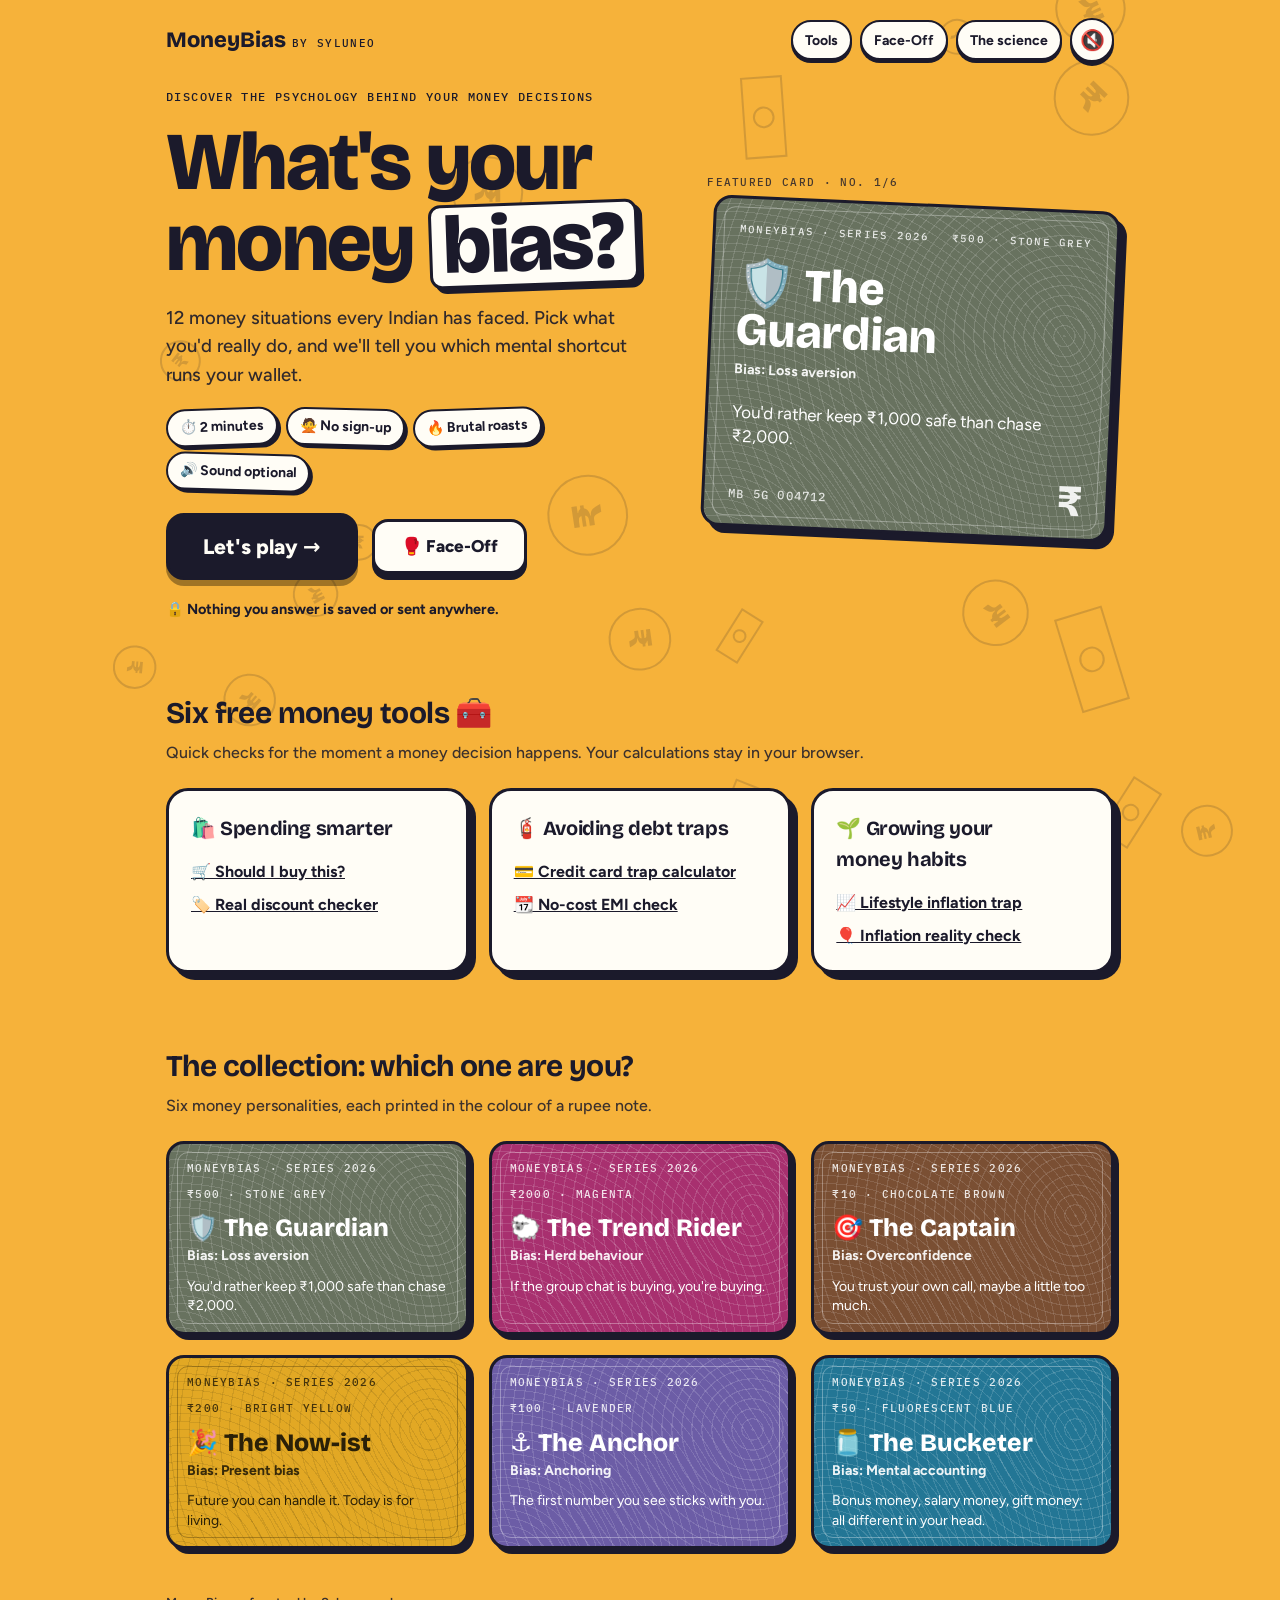
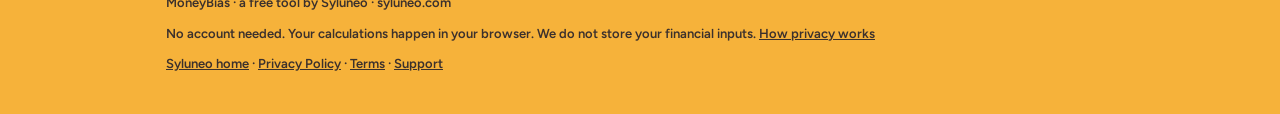
==== moneybias/index.html @ 0098f708 "Replace wellness site with MoneyBias and six free money tools - New home page in the MoneyBias desig" ====
<!doctype html>
<html lang="en">
<head>
<meta charset="utf-8">
<meta name="viewport" content="width=device-width,initial-scale=1,viewport-fit=cover">
<title>MoneyBias by Syluneo</title>
<meta name="description" content="Discover which mental shortcut runs your wallet, then use six free money tools: purchase check, discount checker, credit card trap, no-cost EMI, lifestyle inflation and inflation. No account; calculations stay in your browser.">
<link rel="canonical" href="https://syluneo.com/moneybias/">
<meta name="theme-color" content="#F6B23A">
<meta property="og:type" content="website">
<meta property="og:site_name" content="Syluneo">
<meta property="og:title" content="What's your money bias?">
<meta property="og:description" content="A 2-minute game that reveals the mental shortcut running your wallet. Free, no sign-up, nothing saved.">
<meta property="og:url" content="https://syluneo.com/moneybias/">
<meta property="og:image" content="https://syluneo.com/moneybias/og.png">
<meta property="og:image:width" content="1200">
<meta property="og:image:height" content="630">
<meta property="og:image:alt" content="MoneyBias by Syluneo: what's your money bias?">
<meta name="twitter:card" content="summary_large_image">
<link rel="icon" href="favicon.svg" type="image/svg+xml">
<link rel="stylesheet" href="fonts.css">
<style>:root{padding-top:env(safe-area-inset-top,0px);padding-bottom:env(safe-area-inset-bottom,0px)}body{margin:0;font:14px system-ui}img{max-width:100%}[hidden]{display:none!important}</style>
</head>
<body>
<style>
/* Layout: a full-bleed coloured "stage" (marigold on the intro, then the colour of your leading bias)
   with floating coins behind it. Content sits on chunky paper cards with ink borders and offset
   shadows, like a board game. Deliberately one bright look, no dark variant. */
:root{
  --stage:#F6B23A; --stage-ink:#1B1A2B;
  --paper:#FFFDF6; --ink:#1B1A2B; --muted:#5B5870; --soft:#EFEBE0; --pick:#FFD84D;
  --display:"Bricolage Grotesque","Trebuchet MS",system-ui,sans-serif;
  --body:"Figtree",system-ui,-apple-system,"Segoe UI",Roboto,sans-serif;
  --mono:"IBM Plex Mono",ui-monospace,"SFMono-Regular",Menlo,Consolas,monospace;
  color-scheme:light;
}
*{box-sizing:border-box}
html{background:var(--stage);transition:background-color .7s ease}
body{background:var(--stage);color:var(--stage-ink);font-family:var(--body);font-size:16px;line-height:1.55;transition:background-color .7s ease,color .7s ease;min-height:100vh}
#bg{position:fixed;inset:0;width:100%;height:100%;z-index:0;pointer-events:none}
.wrap{position:relative;z-index:1;max-width:980px;margin:0 auto;padding-left:max(16px,env(safe-area-inset-left,0px));padding-right:max(16px,env(safe-area-inset-right,0px));padding-block:18px 40px}
h1,h2,h3{font-family:var(--display);text-wrap:balance;margin:0;letter-spacing:-.02em}
p{margin:0}
.top{display:flex;align-items:center;gap:12px;padding:0 0 26px}
.brand{font-family:var(--display);font-weight:800;font-size:22px}
.brand span{font-family:var(--mono);font-weight:500;font-size:11px;letter-spacing:.12em;text-transform:uppercase;margin-left:6px}
.tag{font-family:var(--mono);font-size:11.5px;letter-spacing:.12em;text-transform:uppercase}
.fine{font-size:13.5px;color:var(--muted)}

.mute{width:40px;height:40px;flex:none;border-radius:50%;border:2.5px solid var(--ink);background:var(--paper);color:var(--ink);font-size:20px;box-shadow:0 4px 0 var(--ink);cursor:pointer;display:grid;place-items:center}
.mute:active{transform:translateY(3px);box-shadow:0 1px 0 var(--ink)}

/* chunky cards and buttons */
.card{background:var(--paper);color:var(--ink);border:3px solid var(--ink);border-radius:22px;box-shadow:7px 7px 0 var(--ink);padding:22px}
.btn{font:800 17px/1 var(--body);border-radius:16px;padding:16px 26px;border:3px solid var(--ink);background:var(--paper);color:var(--ink);cursor:pointer;box-shadow:0 6px 0 var(--ink);transition:transform .08s ease,box-shadow .08s ease}
.btn:hover{transform:translateY(-2px);box-shadow:0 8px 0 var(--ink)}
.btn:active{transform:translateY(5px);box-shadow:0 1px 0 var(--ink)}
.btn.primary{background:var(--ink);color:var(--paper);box-shadow:0 6px 0 rgba(0,0,0,.35)}
.btn.primary:hover{box-shadow:0 8px 0 rgba(0,0,0,.35)}
.btn.primary:active{box-shadow:0 1px 0 rgba(0,0,0,.35)}
.btn.big{font-size:21px;padding:20px 34px;border-radius:18px}
.btn:focus-visible,.opt:focus-visible,.link:focus-visible,.mute:focus-visible{outline:3px solid var(--paper);outline-offset:3px;box-shadow:0 0 0 6px var(--ink)}
.link{background:none;border:0;padding:6px 0;font:700 15px var(--body);color:inherit;cursor:pointer;opacity:.85}
.link:hover{opacity:1}

/* banknote */
.note{--c:#68725F;--n-ink:#fff;--pat:rgba(255,255,255,.13);position:relative;overflow:hidden;border-radius:18px;background-color:var(--c);color:var(--n-ink);padding:22px 24px 20px;display:flex;flex-direction:column;gap:6px;border:3px solid var(--ink);box-shadow:7px 7px 0 var(--ink);
  background-image:repeating-radial-gradient(circle at 88% 38%,var(--pat) 0 1.2px,transparent 1.2px 10px),repeating-radial-gradient(circle at 4% 115%,var(--pat) 0 1px,transparent 1px 8px)}
.note::before{content:"";position:absolute;inset:8px;border:1px solid var(--n-ink);opacity:.32;border-radius:11px;pointer-events:none}
.note>*{position:relative}
.note-top{display:flex;justify-content:space-between;gap:10px;flex-wrap:wrap;font-family:var(--mono);font-size:10.5px;letter-spacing:.12em;text-transform:uppercase;opacity:.85}
.note-name{font-family:var(--display);font-weight:800;font-size:clamp(34px,6vw,46px);line-height:1;margin-top:18px}
.note-bias{font-weight:700;font-size:14px;opacity:.92}
.note-line{font-size:17px;line-height:1.4;margin-top:14px;max-width:30ch}
.note-foot{display:flex;justify-content:space-between;align-items:flex-end;gap:10px;margin-top:14px}
.serial{font-family:var(--mono);font-size:12px;letter-spacing:.1em;opacity:.8;font-variant-numeric:tabular-nums}
.sym{font-family:var(--display);font-weight:800;font-size:44px;line-height:.8;opacity:.9}
.stamp{font:500 10.5px var(--mono);letter-spacing:.14em;text-transform:uppercase;border:2px solid var(--n-ink);border-radius:6px;padding:4px 8px;transform:rotate(-8deg)}
.note.mini{padding:16px 18px;gap:4px;box-shadow:5px 5px 0 var(--ink);transition:transform .15s ease}
.note.mini:hover{transform:rotate(-1.5deg) translateY(-3px)}
.note.mini .note-name{font-size:25px;margin-top:10px}
.note.mini .note-line{font-size:14px;margin-top:6px}
.note.tilt{transform:rotate(2.5deg)}
.note.reveal-in{animation:drop .7s cubic-bezier(.2,1.4,.4,1) both}
.note.reveal-in .stamp{animation:stampIn .45s .55s cubic-bezier(.3,1.6,.5,1) both}
.note.swap{animation:swap .5s cubic-bezier(.3,1.4,.5,1)}
@keyframes drop{from{transform:translateY(-40px) rotate(-5deg) scale(1.08)}}
@keyframes stampIn{from{transform:rotate(-24deg) scale(2.6)}}
@keyframes swap{from{transform:rotate(2.5deg) rotateY(80deg) scale(.95)}}

/* intro */
.hero{display:grid;grid-template-columns:1.1fr .9fr;gap:44px;align-items:center}
.hero-text{display:flex;flex-direction:column;gap:18px;align-items:flex-start;min-width:0}
.stickers{display:flex;flex-wrap:wrap;gap:8px}
.sticker{background:var(--paper);color:var(--ink);border:2.5px solid var(--ink);border-radius:999px;padding:6px 12px;font-weight:700;font-size:14px;box-shadow:3px 3px 0 var(--ink)}
.sticker:nth-child(odd){transform:rotate(-2deg)}
.sticker:nth-child(even){transform:rotate(1.5deg)}
h1{font-weight:800;font-size:clamp(46px,8vw,82px);line-height:.95}
h1 em{font-style:normal;background:var(--paper);color:var(--ink);padding:0 .14em;border-radius:12px;border:3px solid var(--ink);display:inline-block;transform:rotate(-2deg);box-shadow:5px 5px 0 var(--ink)}
.lede{font-size:18.5px;font-weight:500;max-width:48ch;opacity:.9}
.sect{font-size:30px;margin-top:70px}
.sect-sub{margin-top:4px;font-weight:500;opacity:.85}
.types{display:grid;grid-template-columns:repeat(auto-fill,minmax(270px,1fr));gap:20px;margin-top:22px}
.friend{margin-bottom:26px;font-size:16px}

/* quiz */
.quiz{max-width:660px;margin:0 auto}
.qhead{display:flex;justify-content:space-between;align-items:center;gap:12px;font-weight:700}
.count{font-family:var(--mono);font-size:14px;font-variant-numeric:tabular-nums}
.pips{display:grid;grid-template-columns:repeat(12,1fr);gap:5px;margin:12px 0 22px}
.pip{height:10px;border-radius:99px;background:var(--stage-ink);opacity:.22;transition:opacity .3s ease}
.pip.done{opacity:1}
.meter-card{padding:14px 18px;margin-bottom:22px;box-shadow:5px 5px 0 var(--ink)}
.meter-head{display:flex;justify-content:space-between;gap:10px;flex-wrap:wrap;font-size:13.5px}
.meter-head .tag{color:var(--muted);font-size:10.5px}
#leader{font-weight:800}
.lead-dot{display:inline-block;width:10px;height:10px;border-radius:50%;border:2px solid var(--ink);margin-right:6px;vertical-align:0}
.meter{display:grid;grid-template-columns:repeat(6,minmax(0,1fr));gap:8px;margin:10px 0 0;padding:0;list-style:none}
.mcol{display:flex;flex-direction:column;align-items:center;gap:4px;min-width:0;border-radius:10px;padding:4px 0;transition:background .3s ease}
.mcol.lead{background:#FFF1BF}
.mtrack{position:relative;width:100%;max-width:40px;height:52px;display:flex;align-items:flex-end;background:var(--soft);border:2px solid var(--ink);border-radius:9px;overflow:hidden}
.mfill{width:100%;height:0;transition:height .45s cubic-bezier(.3,1.4,.5,1)}
.memo{font-size:17px;line-height:1}
.mpts{font:700 13px var(--mono);font-variant-numeric:tabular-nums;line-height:1}
.mcol.bump .mpts{animation:bump .45s ease}
.mcol.bump .memo{animation:bump .45s ease}
@keyframes bump{40%{transform:scale(1.7) rotate(-12deg)}}
.qcard{padding:24px 22px 26px}
.qcard.enter{animation:slideIn .4s cubic-bezier(.2,1.2,.4,1)}
@keyframes slideIn{from{transform:translateX(40px) rotate(2deg)}}
.qemo{font-size:44px;line-height:1;margin-bottom:10px;display:inline-block}
.qcard.enter .qemo{animation:boing .7s .1s cubic-bezier(.3,1.8,.5,1) both}
@keyframes boing{from{transform:scale(.3) rotate(-20deg)}}
.q{font-size:clamp(25px,4.6vw,33px);line-height:1.15;font-weight:800}
.opts{display:flex;flex-direction:column;gap:12px;margin-top:24px}
.opt{display:flex;gap:14px;align-items:center;text-align:left;width:100%;padding:15px 16px;border-radius:16px;border:2.5px solid var(--ink);background:var(--paper);color:var(--ink);font:600 16.5px/1.35 var(--body);cursor:pointer;box-shadow:0 5px 0 var(--ink);transition:transform .08s ease,box-shadow .08s ease,background .15s ease}
.opt:hover{transform:translateY(-2px) rotate(-.4deg);box-shadow:0 7px 0 var(--ink);background:#FFF6D6}
.opt:active{transform:translateY(4px);box-shadow:0 1px 0 var(--ink)}
.opt .key{flex:none;width:32px;height:32px;border-radius:10px;display:grid;place-items:center;font:800 15px var(--display);background:var(--soft);border:2px solid var(--ink)}
.opt.sel{background:var(--pick);transform:translateY(4px);box-shadow:0 1px 0 var(--ink)}
.opt.sel .key{background:var(--ink);color:var(--pick)}
.opts.locked .opt{pointer-events:none}
.opts.locked .opt:not(.sel){opacity:.45}
/* the reaction floats over the bottom edge, so it never reserves space inside the card */
.react{position:fixed;z-index:25;left:50%;bottom:calc(16px + env(safe-area-inset-bottom,0px));transform:translateX(-50%);width:min(560px,calc(100% - 32px));display:none;align-items:center;gap:12px;padding:12px 16px;border-radius:16px;background:var(--ink);color:var(--paper);border:2.5px solid var(--paper);box-shadow:0 10px 24px -10px rgba(0,0,0,.6);font-weight:700;font-size:16px;line-height:1.3}
.react.on{display:flex;animation:popIn .35s cubic-bezier(.3,1.8,.5,1)}
@keyframes popIn{from{transform:translateX(-50%) scale(.8)}}
.react .re{font-size:28px;line-height:1;flex:none}
.re-body{display:flex;flex-direction:column;gap:6px;min-width:0}
.deltas{display:flex;flex-wrap:wrap;gap:6px}
.delta{font:500 11.5px var(--mono);padding:2px 8px;border-radius:999px;background:var(--paper);color:var(--ink)}
.quiz{padding-bottom:110px}

/* reveal */
.reveal{min-height:68vh;display:flex;flex-direction:column;align-items:center;justify-content:center;gap:28px;text-align:center;perspective:600px}
.coin{width:136px;height:136px;border-radius:50%;background:radial-gradient(circle at 35% 30%,#FBE08F,#C8932A 72%);color:#5A3E07;display:grid;place-items:center;font:800 68px var(--display);border:4px solid #5A3E07;box-shadow:inset 0 0 0 7px rgba(255,255,255,.32),0 24px 40px -16px rgba(0,0,0,.6);animation:flip .9s linear infinite}
@keyframes flip{to{transform:rotateY(360deg)}}
.rv-line{font:800 clamp(24px,5vw,32px) var(--display);min-height:1.3em}
.rv-sub{font-family:var(--mono);font-size:12px;letter-spacing:.14em;text-transform:uppercase;opacity:.7}

/* result */
.res-head{display:flex;justify-content:space-between;align-items:center;gap:10px;flex-wrap:wrap;margin-bottom:14px}
.res-grid{display:grid;grid-template-columns:1.35fr 1fr;gap:30px;align-items:start}
.res-main,.res-side{display:flex;flex-direction:column;gap:24px;min-width:0}
.card h3{font-size:21px;margin-bottom:8px}
.card p{max-width:62ch}
.roast{background:var(--pick)}
.roast .tag{color:var(--ink);opacity:.7}
.roast p{font:800 clamp(22px,3.6vw,27px)/1.22 var(--display);margin-top:8px}
.speed{display:inline-flex;align-items:center;gap:8px;margin-top:14px;background:var(--paper);border:2px solid var(--ink);border-radius:999px;padding:6px 12px;font-weight:700;font-size:14px}
ol.tips{margin:0;padding-left:22px;display:flex;flex-direction:column;gap:8px}
.bars{display:flex;flex-direction:column;gap:12px}
.second{display:flex;gap:14px;align-items:center;padding:16px 20px}
.second .swatch{flex:none;width:46px;height:46px;border-radius:12px;border:2.5px solid var(--ink);display:grid;place-items:center;font-size:22px}
.second .tag{color:var(--muted);font-size:10.5px}
.second strong{font-family:var(--display);font-size:19px;display:block}
.why{margin-top:12px}
.sb-grid{display:grid;grid-template-columns:1fr 1fr;gap:24px}
ul.plain{margin:0;padding-left:20px;display:flex;flex-direction:column;gap:8px}
.brain{display:flex;flex-direction:column;gap:6px}
.brain .tag{color:var(--muted);font-size:10.5px}
.brain-title{font-size:clamp(26px,4vw,32px)!important;margin:0!important}
.brain-rows{display:flex;flex-direction:column;gap:16px;margin-top:14px}
.brow2{display:grid;grid-template-columns:1fr auto;gap:6px 12px;align-items:center}
.brow2 .bn{font-weight:800;font-size:15.5px;display:flex;align-items:center;gap:8px;flex-wrap:wrap}
.lvl{font:500 11px var(--mono);letter-spacing:.08em;text-transform:uppercase;padding:3px 8px;border-radius:999px;border:2px solid var(--ink);white-space:nowrap}
.lvl.l3{background:var(--ink);color:var(--paper)}
.lvl.l2{background:var(--pick)}
.badge{font:700 11px var(--body);text-transform:uppercase;letter-spacing:.06em;padding:2px 8px;border-radius:6px;background:var(--soft);border:1.5px solid var(--ink)}
.brow2 .track{grid-column:1 / -1;height:16px;background:var(--soft);border:2px solid var(--ink);border-radius:99px;overflow:hidden}
.brow2 .fill{display:block;height:100%;transform-origin:left;animation:grow .9s cubic-bezier(.2,1,.3,1) both}
@keyframes grow{from{transform:scaleX(.05)}}
.brow2 .bx{grid-column:1 / -1;font-size:14px;color:var(--muted)}
.brow2.hl{background:#FFF6D6;margin:0 -10px;padding:10px;border-radius:12px}
details.how{margin-top:14px;border-top:2px dashed var(--soft);padding-top:12px}
details.how summary{cursor:pointer;font-weight:700}
details.how p{margin-top:8px;font-size:14px;color:var(--muted)}
.brow{display:grid;grid-template-columns:128px 1fr 46px;gap:12px;align-items:center;font-size:14.5px}
.brow .bn{font-weight:700}
.brow .track{height:16px;background:var(--soft);border:2px solid var(--ink);border-radius:99px;overflow:hidden}
.brow .fill{height:100%}
.brow .pct{font-family:var(--mono);font-size:13px;text-align:right;font-variant-numeric:tabular-nums}
.pair{display:flex;flex-direction:column;gap:4px}
.pair + .pair{border-top:2px dashed var(--soft);padding-top:12px;margin-top:12px}
.pair .tag{color:var(--muted);font-size:10.5px}
.pair strong{font-family:var(--display);font-size:19px;display:block;margin-bottom:2px}
.dot{display:inline-block;width:12px;height:12px;border-radius:50%;border:2px solid var(--ink);margin-right:8px;vertical-align:0}
.card-img{display:block;width:100%;max-width:290px;aspect-ratio:9/16;border-radius:14px;border:3px solid var(--ink);margin:4px auto 10px;background:var(--soft);object-fit:cover}
.btns{display:flex;flex-direction:column;gap:14px;margin-top:14px}
.btns .btn{width:100%}
.share-field{width:100%;font:13px var(--mono);padding:10px 12px;border-radius:10px;border:2px solid var(--ink);background:var(--paper);color:var(--ink)}
.disclaimer{margin-top:36px;font-size:13.5px;font-weight:500;opacity:.85}
footer{margin-top:44px;font-size:13px;font-weight:600;display:flex;justify-content:space-between;gap:10px;flex-wrap:wrap;opacity:.85}

/* result sequence */
.res-flow{max-width:780px;margin:0 auto;display:flex;flex-direction:column;gap:30px}
.step-tag{display:inline-flex;align-items:center;gap:10px;font-family:var(--mono);font-size:12px;letter-spacing:.12em;text-transform:uppercase;font-weight:500;margin-bottom:12px}
.step-tag b{display:grid;place-items:center;width:28px;height:28px;border-radius:50%;background:var(--paper);color:var(--ink);border:2.5px solid var(--ink);font:800 14px var(--display);letter-spacing:0}
.res-hero{display:grid;grid-template-columns:1.1fr .9fr;gap:24px;align-items:start}
.res-hero-side{padding-top:40px}
.res-hero-card,.res-hero-side{display:flex;flex-direction:column;min-width:0}
.res-hero-side{gap:20px}
.res-summary{font-weight:600}
.res-summary strong{font-family:var(--display);font-weight:800}
.jump-links{display:flex;flex-wrap:wrap;gap:8px;margin-top:12px}
.jump-links a{color:var(--ink);text-decoration:none;font:700 14px var(--body);padding:7px 12px;border-radius:999px;border:2px solid var(--ink);background:var(--soft)}
.jump-links a:hover{background:var(--pick)}
.res-step{display:flex;flex-direction:column;min-width:0;scroll-margin-top:16px}
.res-step h4{font:800 17px var(--display);margin:0 0 8px}
.res-step .sb-grid{margin-top:18px;padding-top:16px;border-top:2px dashed var(--soft)}
ol.insights{gap:14px;font-size:16.5px}
ol.insights li::marker{font-weight:800}
.share-step{display:grid;grid-template-columns:minmax(0,260px) minmax(0,1fr);gap:24px;align-items:start}
.share-step .card-img{margin:0}
.share-side{display:flex;flex-direction:column;gap:10px;min-width:0}
.res-more{display:grid;grid-template-columns:1fr 1fr;gap:24px}
.res-actions{display:flex;flex-wrap:wrap;gap:14px}
.res-actions .btn{flex:1 1 240px}
.res-flow .disclaimer{margin-top:0}
.res-flow > *{animation:rise .5s ease both}
.res-flow > :nth-child(2){animation-delay:.08s}.res-flow > :nth-child(3){animation-delay:.16s}.res-flow > :nth-child(4){animation-delay:.24s}
@media (max-width:760px){
  .res-hero,.res-more{grid-template-columns:1fr;gap:20px}
  .res-hero-side{padding-top:0}
  .share-step{grid-template-columns:1fr}
  .share-step .card-img{max-width:240px;margin:0 auto}
}
/* toolkit */
.tool-grid{display:grid;grid-template-columns:repeat(2,minmax(0,1fr));gap:24px;margin-top:8px}
.tool-card{display:flex;flex-direction:column;gap:10px;color:var(--ink);text-decoration:none;transition:transform .12s ease,box-shadow .12s ease}
.tool-card:hover{transform:translate(-2px,-2px);box-shadow:9px 9px 0 var(--ink)}
.tool-card:focus-visible{outline:3px solid var(--paper);outline-offset:3px}
.tool-card h3{font-size:24px}
.tool-card p{color:var(--muted)}
.tool-emo{font-size:40px;line-height:1}
.tool-go{margin-top:auto;font-weight:800}
.landing-tools{margin-top:22px}
.tool-page{max-width:820px;margin:0 auto;display:flex;flex-direction:column}
.back-tools{align-self:flex-start;margin-bottom:10px;text-decoration:none;color:inherit}
.tool-form{display:flex;flex-direction:column;gap:16px;margin-bottom:24px}
.field-row{display:grid;grid-template-columns:repeat(2,minmax(0,1fr));gap:16px;align-items:end}
.field-row.three{grid-template-columns:repeat(3,minmax(0,1fr))}
.field-row.four{grid-template-columns:repeat(4,minmax(0,1fr))}
.field{display:flex;flex-direction:column;gap:6px;min-width:0;font-weight:700;font-size:14.5px}
.field em{font-style:normal;font-weight:500;color:var(--muted)}
.field > span{display:block}
.field input,.field select,.rate-pick select{font:600 17px var(--body);color:var(--ink);background:var(--paper);border:2.5px solid var(--ink);border-radius:12px;padding:11px 12px;width:100%;min-width:0}
.field input:focus-visible,.field select:focus-visible,.rate-pick select:focus-visible{outline:3px solid var(--pick);outline-offset:1px}
.check{display:flex;gap:10px;align-items:center;font-weight:600}
.check input{width:20px;height:20px;accent-color:var(--ink)}
.qs{border:0;padding:0;margin:4px 0 0;display:flex;flex-direction:column;gap:12px}
.qs legend{font:800 19px var(--display);margin-bottom:10px;padding:0}
.qrow{display:grid;grid-template-columns:minmax(0,1fr) auto;gap:10px 16px;align-items:center;padding:12px 0;border-top:2px dashed var(--soft)}
.qrow p{display:flex;gap:10px;align-items:baseline;font-weight:600}
.qn{flex:none;font:800 13px var(--display);width:24px;height:24px;border-radius:50%;background:var(--ink);color:var(--paper);display:inline-grid;place-items:center}
.seg{display:inline-flex;border:2.5px solid var(--ink);border-radius:12px;overflow:hidden;box-shadow:0 3px 0 var(--ink)}
.seg label{position:relative}
.seg input{position:absolute;opacity:0;inset:0;margin:0;cursor:pointer}
.seg span{display:block;padding:9px 13px;font:700 14px var(--body);background:var(--paper);cursor:pointer;white-space:nowrap}
.seg label + label span{border-left:2px solid var(--ink)}
.seg input:checked + span{background:var(--pick)}
.seg input:focus-visible + span{outline:3px solid var(--ink);outline-offset:-5px}
.buy-out,.cc-out{display:flex;flex-direction:column;gap:20px}
.verdict-card{border-width:3px}
.verdict-card.v-go{background:#DDF3D8}
.verdict-card.v-sleep{background:#E5E1FA}
.verdict-card.v-stop{background:var(--pick)}
.v-head{font:800 clamp(26px,5vw,34px)/1.1 var(--display);margin:6px 0}
.stat-grid{display:grid;grid-template-columns:repeat(3,minmax(0,1fr));gap:20px}
.stat{display:flex;flex-direction:column;gap:6px;min-width:0}
.stat .tag{color:var(--muted);font-size:10.5px}
.stat strong{font:800 clamp(24px,4vw,30px)/1.1 var(--display);font-variant-numeric:tabular-nums}
.rate-pick{display:flex;flex-direction:column;gap:4px;font-size:13px;font-weight:700;margin-top:4px}
.rate-pick select{font-size:14px;padding:6px 8px;border-width:2px}
.flag-list{list-style:none;margin:10px 0 0;padding:0;display:flex;flex-direction:column;gap:14px}
.flag-list li{display:flex;flex-direction:column;gap:3px;padding-left:14px;border-left:4px solid var(--pick)}
.flag-list strong{font-family:var(--display);font-size:17px;display:flex;gap:8px;flex-wrap:wrap;align-items:center}
.flag-list .tip{font-weight:600}
.badge.soft{background:var(--paper)}
.tool-actions{display:flex;flex-wrap:wrap;gap:14px;margin-top:4px}
.tool-actions .btn{flex:1 1 200px;text-align:center;text-decoration:none}
.tool-disc{margin-top:28px}
.cc-compare{display:grid;grid-template-columns:repeat(2,minmax(0,1fr));gap:20px}
.cc-plan{display:flex;flex-direction:column;gap:6px}
.cc-plan strong{font:800 clamp(24px,4.4vw,32px)/1.1 var(--display)}
.cc-plan.bad{border-top:10px solid #A8306F}
.cc-plan.good{border-top:10px solid #237695}
.cc-plan .tag{color:var(--muted);font-size:10.5px}
.chart-wrap{overflow-x:auto;margin-top:8px}
#ccChart{display:block;width:100%;height:240px}
#ccChart .grid{stroke:#D9D3C4;stroke-width:1}
#ccChart .ax{fill:#5B5870;font:500 11px var(--mono)}
#ccChart .ln{fill:none;stroke-width:3.5;stroke-linejoin:round;stroke-linecap:round}
#ccChart .ln.bad,.lg.bad{stroke:#A8306F;background:#A8306F}
#ccChart .ln.good,.lg.good{stroke:#237695;background:#237695}
#ccChart .pt.bad{fill:#A8306F}#ccChart .pt.good{fill:#237695}
.legend{display:flex;flex-wrap:wrap;gap:16px;margin-top:8px;font-size:14px;font-weight:600}
.lg{display:inline-block;width:18px;height:5px;border-radius:3px;margin-right:6px;vertical-align:middle}
.sub-title{font-size:clamp(24px,4vw,30px);margin:40px 0 14px}
.emi-out{display:flex;flex-direction:column;gap:6px}
.emi-break{margin:8px 0;display:flex;flex-direction:column;gap:6px}
.emi-break div{display:flex;justify-content:space-between;gap:12px;border-top:1px dashed #D9D3C4;padding-top:6px}
.emi-break dt{color:var(--muted)}
.emi-break dd{margin:0;font-weight:800;font-variant-numeric:tabular-nums;text-align:right;max-width:55%}
.how-calc{margin-top:24px}
.how-calc summary{cursor:pointer;font-weight:800}
.how-calc p{margin-top:10px;font-size:14.5px}
#resTool h3{margin:6px 0}
#ccSave p:not(.v-head){font:500 16.5px/1.55 var(--body)}
#ccSave .v-head{font:800 clamp(26px,5vw,34px)/1.1 var(--display)}
@media (max-width:760px){
  .tool-grid,.stat-grid,.cc-compare,.field-row,.field-row.three{grid-template-columns:1fr}
  .field-row.four{grid-template-columns:repeat(2,minmax(0,1fr))}
  .qrow{grid-template-columns:1fr}
  .seg{justify-self:start}
}

/* toolkit v2 additions */
.privacy-line{font-weight:700;font-size:14.5px;background:var(--paper);color:var(--ink);border:2.5px solid var(--ink);border-radius:14px;padding:10px 14px;margin:0 0 26px;box-shadow:4px 4px 0 var(--ink);max-width:62ch}
.cat{display:flex;flex-direction:column;gap:30px}
.cat-title{font-size:22px;margin-bottom:12px}
.learn{font-size:14px;color:var(--muted)}
.learn b{color:var(--ink)}
.fit{font-size:14.5px;font-weight:600;color:var(--ink)!important}
#resTool .tool-grid{margin:14px 0 10px}
#resTool h3{margin:4px 0 0}
.lens{display:flex;gap:14px;align-items:flex-start;padding:16px 18px;margin-bottom:22px;box-shadow:5px 5px 0 var(--ink)}
.lens .tag{color:var(--muted);font-size:10.5px}
.lens p{margin-top:4px;font-weight:600}
.lens-badge{flex:none;width:44px;height:44px;border-radius:12px;border:2.5px solid var(--ink);display:grid;place-items:center;font-size:22px;background:var(--soft)}
.err{color:#B3261E;font-weight:700;font-size:13px;min-height:0}
.err:empty{display:none}
.field input[aria-invalid="true"]{border-color:#B3261E;background:#FFF1EF}
.rule-box{display:flex;flex-direction:column;gap:12px;padding-top:14px;border-top:2px dashed var(--soft)}
.field-label{font-weight:700;font-size:14.5px}
.seg-wide{display:flex;flex-wrap:wrap;align-self:flex-start;max-width:100%}
.seg-wide label{flex:1 1 auto}
.seg-wide label + label span{border-left:2px solid var(--ink)}
.rule-inputs{margin-top:2px}
.check-inline{align-self:end;padding-bottom:12px}
.tool-out{display:flex;flex-direction:column;gap:20px}
.verdict-card.v-wait{background:var(--paper)}
.table-wrap{overflow-x:auto;margin-top:10px}
.table-wrap:focus-visible{outline:3px solid var(--ink);outline-offset:3px;border-radius:6px}
.table-wrap table{border-collapse:collapse;width:100%;min-width:560px;font-size:13.5px;font-variant-numeric:tabular-nums;margin-bottom:16px}
.table-wrap caption{text-align:left;font-weight:800;padding:6px 0}
.table-wrap th,.table-wrap td{padding:6px 8px;border-bottom:1px solid #E3DDCD;text-align:right;white-space:nowrap}
.table-wrap thead th{font:500 11px var(--mono);text-transform:uppercase;letter-spacing:.06em;color:var(--muted);border-bottom:2px solid var(--ink)}
.table-wrap tbody th{text-align:left;font-weight:700}
.sched{margin-top:12px}
.sched summary{cursor:pointer;font-weight:800}
.chart-wrap svg{display:block;width:100%;height:240px}
.chart-wrap svg .grid{stroke:#D9D3C4;stroke-width:1}
.chart-wrap svg .ax{fill:#5B5870;font:500 11px var(--mono)}
.chart-wrap svg .ln{fill:none;stroke-width:3.5;stroke-linejoin:round;stroke-linecap:round}
.lg.exp{background:#E2A824}.lg.sav{background:#237695}.lg.def{background:#B3261E}.lg.cost{background:#7A4F33}.lg.power{background:#237695}
.life-bars{display:flex;flex-direction:column;gap:18px;margin-top:10px}
.lb-head,.lb-nums{display:flex;justify-content:space-between;gap:10px;flex-wrap:wrap;font-size:14px}
.lb-nums{color:var(--muted);font-variant-numeric:tabular-nums}
.lb-track{display:flex;height:30px;border:2.5px solid var(--ink);border-radius:10px;overflow:hidden;background:var(--soft);margin:6px 0}
.lb{display:block;height:100%;transition:width .4s ease}
.lb.exp{background:#E2A824}.lb.sav{background:#237695}.lb.def{background:repeating-linear-gradient(45deg,#B3261E 0 8px,#D0574F 8px 16px)}
.emi-break div.total{border-top:2px solid var(--ink);font-weight:800}
.emi-break div.total dt{color:var(--ink)}
.share-tool .share-row{display:grid;grid-template-columns:minmax(0,170px) minmax(0,1fr);gap:20px;align-items:start;margin-top:12px}
.share-tool .btns{margin-top:0}
.mini-img{max-width:170px;margin:0}
#resHabit{margin-top:14px;padding-top:12px;border-top:2px dashed var(--soft)}
.res-note{margin-top:10px;font-size:13.5px;color:var(--muted)}
.landing-cats{display:grid;grid-template-columns:repeat(3,minmax(0,1fr));gap:20px;margin-top:22px}
.landing-cats .card{display:flex;flex-direction:column;gap:8px;color:var(--ink)}
.landing-cats h3{font-size:20px}
.landing-cats a{color:var(--ink);font-weight:700}
.refs-tag{color:var(--muted);font-size:10.5px;margin-top:4px}
footer a{color:inherit}
@media (max-width:560px){ .seg-col{flex-direction:column;width:100%} .seg-col label + label span{border-left:0;border-top:2px solid var(--ink)} }
.sci .sci-list{margin:0;padding:0;list-style:none;display:flex;flex-direction:column;gap:8px}
.sci .sci-list b{display:block;font:500 11px var(--mono);letter-spacing:.08em;text-transform:uppercase;color:var(--muted)}
@media (max-width:760px){
  .landing-cats{grid-template-columns:1fr}
  .share-tool .share-row{grid-template-columns:1fr}
  .mini-img{margin:0 auto}
  .check-inline{padding-bottom:0}
}

/* toolkit v4: consistent tool pages, compact lens, breakdowns, menu, touch targets */
.lens{display:flex;gap:10px;align-items:flex-start;background:var(--paper);color:var(--ink);border:2px solid var(--ink);border-radius:12px;padding:10px 14px;margin:0 0 20px;font-size:14.5px;box-shadow:none;max-width:70ch}
.lens .lens-dot{flex:none;width:12px;height:12px;border-radius:50%;border:2px solid var(--ink);margin-top:5px}
.lens a{color:var(--ink)}
.quiz-promo{margin-bottom:30px;display:flex;flex-direction:column;gap:12px}
.quiz-promo .tag{color:var(--muted);font-size:10.5px}
.quiz-promo h3{font-size:22px;margin:2px 0 4px}
.promo-row{display:flex;gap:16px;align-items:flex-start}
.promo-emo{font-size:44px;line-height:1}
.quiz-promo > .btn{align-self:flex-start}
.tool-grid{align-items:stretch}
.tool-card{height:100%}
.tool-card .tool-go{margin-top:auto;padding-top:6px}
.q-progress{height:10px;border-radius:99px;background:var(--soft);border:2px solid var(--ink);overflow:hidden;margin:2px 0 4px}
.q-progress span{display:block;height:100%;width:0;background:var(--pick);transition:width .3s ease}
.flag-list .said{font-size:14px;color:var(--muted);font-style:italic}
.stat-grid.four{grid-template-columns:repeat(4,minmax(0,1fr))}
.first-grid{display:grid;grid-template-columns:repeat(2,minmax(0,1fr));gap:20px;margin-top:10px}
.first-card{min-width:0}
.first-card h4{font:800 16px var(--display);margin:0 0 4px}
.first-table{min-width:0!important;font-size:13.5px}
.first-table td{white-space:nowrap}
.first-table tbody th{white-space:normal;text-align:left}
.first-table td{text-align:right}
.first-table .hl-row th,.first-table .hl-row td{font-weight:800;background:#FFF6D6}
.table-wrap tfoot th,.table-wrap tfoot td{font-weight:800;border-top:2px solid var(--ink);border-bottom:0}
.two-col{display:grid;grid-template-columns:repeat(2,minmax(0,1fr));gap:16px;margin:10px 0}
.two-col strong{display:block;font:800 26px var(--display);font-variant-numeric:tabular-nums}
.two-col .tag,.actual-card .tag{color:var(--muted);font-size:10.5px}
.whatif{border-style:dashed;box-shadow:none}
.whatif .tag{color:var(--muted);font-size:10.5px}
.whatif h3{margin:4px 0 6px}
.lb-track{position:relative;overflow:visible}
.lb-track .lb:first-child{border-radius:7px 0 0 7px}
.lb-inc{position:absolute;top:-7px;bottom:-7px;width:4px;margin-left:-2px;background:var(--ink);border-radius:2px}
.lg.inc{background:var(--ink);width:4px;height:16px}
.emi-break .n{display:inline-grid;place-items:center;min-width:22px;height:22px;border-radius:50%;background:var(--soft);font:700 11px var(--mono);margin-right:8px;vertical-align:1px}
.how-body h4{font:800 15px var(--display);margin:16px 0 4px}
.how-body h4:first-child{margin-top:12px}
.how-body ul.plain{gap:4px;font-size:14.5px}
.how-body p{font-size:14.5px}
.how-calc{margin-top:24px}
.more-tools{margin-top:22px;display:flex;flex-direction:column;gap:10px}
.more-tools .tag{opacity:.85}
.more-row{display:flex;flex-wrap:wrap;gap:10px}
.more-row a{display:inline-flex;align-items:center;min-height:44px;padding:8px 14px;border-radius:999px;border:2px solid var(--ink);background:var(--paper);color:var(--ink);font:700 14px var(--body);text-decoration:none;box-shadow:0 3px 0 var(--ink)}
.more-row a:hover{background:var(--pick)}
.more-row a:focus-visible,.lens a:focus-visible{outline:3px solid var(--ink);outline-offset:2px}
/* touch targets */
.seg span{min-height:44px;display:flex;align-items:center;justify-content:center}
.chip{min-height:44px}
.nav a{min-height:40px;display:inline-flex;align-items:center}
.mute{width:44px;height:44px}
.check{min-height:44px}
/* header: compact menu on small screens */
.top-actions{display:flex;align-items:center;gap:8px}
.menu-btn{display:none;font:800 15px var(--body);min-height:44px;padding:8px 14px;border-radius:999px;border:2.5px solid var(--ink);background:var(--paper);color:var(--ink);box-shadow:0 3px 0 var(--ink);cursor:pointer}
.menu-btn:focus-visible{outline:3px solid var(--paper);outline-offset:2px}
@media (max-width:1000px){ .stat-grid.four{grid-template-columns:repeat(2,minmax(0,1fr))} }
@media (max-width:760px){
  .first-grid,.two-col{grid-template-columns:1fr}
  .stat-grid.four{grid-template-columns:1fr}
}
@media (max-width:560px){
  .top{position:relative;flex-wrap:nowrap}
  .menu-btn{display:inline-flex;align-items:center;gap:6px}
  .top .nav{display:none;position:absolute;right:0;top:calc(100% - 14px);z-index:30;flex-direction:column;align-items:stretch;gap:8px;background:var(--paper);border:3px solid var(--ink);border-radius:16px;box-shadow:6px 6px 0 var(--ink);padding:12px;min-width:220px}
  .top .nav.open{display:flex}
  .top .nav a{min-height:44px;justify-content:flex-start;box-shadow:none;font-size:16px;width:100%}
  .brand span{display:none}
}

/* face-off */
.page-title{font-size:clamp(38px,7vw,62px);line-height:1;margin:8px 0 10px}
.fo-lede{margin-bottom:24px}
.fo-pickers{display:grid;grid-template-columns:1fr 1fr;gap:20px}
.fo-tag{color:var(--muted);font-size:10.5px;display:block;margin:10px 0 6px}
.fo-tag:first-child{margin-top:0}
.chips{display:flex;flex-wrap:wrap;gap:8px;margin-top:8px}
.chip{font:700 14px var(--body);padding:8px 12px;border-radius:999px;border:2px solid var(--ink);background:var(--paper);color:var(--ink);cursor:pointer;box-shadow:0 3px 0 var(--ink);transition:transform .08s ease}
.chip:hover{transform:translateY(-1px)}
.chip:active{transform:translateY(2px);box-shadow:0 1px 0 var(--ink)}
.chip.on{background:var(--c);color:var(--n-ink)}
.chip:focus-visible{outline:3px solid var(--paper);outline-offset:2px}
.fo-vs{display:grid;grid-template-columns:1fr 1fr;gap:16px;margin-top:28px;position:relative}
.fighter{background-color:var(--c);color:var(--n-ink);border:3px solid var(--ink);border-radius:20px;box-shadow:6px 6px 0 var(--ink);padding:20px;display:flex;flex-direction:column;gap:4px;min-width:0;
  background-image:repeating-radial-gradient(circle at 90% 40%,var(--pat) 0 1.2px,transparent 1.2px 10px);animation:drop .6s cubic-bezier(.2,1.4,.4,1) both}
.fighter + .vs + .fighter{animation-delay:.1s}
.f-emo{font-size:44px;line-height:1}
.fighter strong{font:800 clamp(22px,4vw,32px)/1.05 var(--display);margin-top:8px}
.f-bias{font-weight:700;font-size:14px;opacity:.9}
.vs{position:absolute;left:50%;top:50%;transform:translate(-50%,-50%) rotate(-8deg);width:64px;height:64px;border-radius:50%;background:var(--pick);color:var(--ink);border:3px solid var(--ink);box-shadow:4px 4px 0 var(--ink);display:grid;place-items:center;font:800 24px var(--display);z-index:2}
.fo-swap{text-align:center;margin:10px 0 18px}
.fo-sits{display:flex;flex-direction:column;gap:18px}
.sit h3{font-size:19px;margin-bottom:10px}
.sit-grid{display:grid;grid-template-columns:1fr 1fr;gap:14px}
.v-title{font:800 26px var(--display);margin:6px 0 4px}
#foVerdict p:not(.v-title){font:500 16.5px/1.55 var(--body);margin-top:4px}
@media (max-width:760px){
  .fo-pickers{grid-template-columns:1fr;gap:16px}
  .chips{display:grid;grid-template-columns:repeat(2,minmax(0,1fr))}
  .chip{text-align:left;white-space:nowrap;overflow:hidden;text-overflow:ellipsis;min-height:42px}
}
/* phones: fighters stack as two compact rows, with the VS badge on the seam at the right */
@media (max-width:560px){
  .fo-vs{grid-template-columns:1fr;gap:14px}
  .fighter{display:grid;grid-template-columns:auto 1fr;grid-template-rows:auto auto;column-gap:14px;align-items:center;padding:14px 16px}
  .f-emo{grid-row:1 / 3;font-size:38px}
  .fighter strong{margin-top:0;font-size:24px}
  .vs{left:auto;right:18px;transform:translateY(-50%) rotate(-8deg);width:54px;height:54px;font-size:20px}
  .sit-grid{grid-template-columns:1fr;gap:8px}
  .sit h3{font-size:17.5px}
  .fo-swap{margin:6px 0 12px}
}
/* nav, landing, meter help, science */
.top{justify-content:space-between;flex-wrap:wrap}
a.brand{color:inherit;text-decoration:none}
.nav{display:flex;gap:8px;flex-wrap:wrap;align-items:center}
.nav a{color:var(--ink);background:var(--paper);text-decoration:none;font:700 14px var(--body);padding:7px 12px;border-radius:999px;border:2px solid var(--ink);box-shadow:0 3px 0 var(--ink)}
.nav a:hover{transform:translateY(-1px)}
.nav a:focus-visible,a.brand:focus-visible{outline:3px solid var(--paper);outline-offset:2px}
.cta-row{display:flex;flex-wrap:wrap;gap:14px;align-items:center;margin-top:4px}
.privacy{font-weight:700;font-size:14.5px}
.hero-card{display:flex;flex-direction:column;gap:12px;min-width:0}
.hero-label{font-family:var(--mono);font-size:11px;letter-spacing:.12em;text-transform:uppercase;opacity:.8}
.meter-help{margin-top:6px;font-size:13px;line-height:1.4;color:var(--muted)}
.mlab{font:500 9.5px var(--mono);letter-spacing:.03em;text-transform:uppercase;color:var(--muted);max-width:100%;overflow:hidden;text-overflow:ellipsis;white-space:nowrap}
.honest{background:var(--pick);margin-bottom:24px}
.honest h3{margin-bottom:6px}
.sci-grid{display:grid;grid-template-columns:repeat(2,minmax(0,1fr));gap:24px}
.sci{display:flex;flex-direction:column;gap:10px}
.sci-head{display:flex;align-items:center;gap:12px}
.sci-head .swatch{flex:none;width:46px;height:46px;border-radius:12px;border:2.5px solid var(--ink);display:grid;place-items:center;font-size:22px}
.sci-head h3{margin:0!important}
.sci-head .tag{color:var(--muted);font-size:10.5px}
.sci .ex{background:var(--soft);border-radius:12px;padding:10px 12px;font-size:15px}
.refs{margin:0;padding-left:18px;font-size:13.5px;display:flex;flex-direction:column;gap:6px}
.refs a{color:var(--ink);font-weight:700}
.sci-link{color:var(--ink);font-weight:800}
.sci-note{margin-top:24px;font-size:13.5px;font-weight:500;max-width:70ch}
.sci-cta{display:flex;justify-content:center;margin-top:36px}
@media (max-width:760px){ .sci-grid{grid-template-columns:1fr} }
.skip{position:absolute;left:12px;top:-60px;z-index:50;background:var(--paper);color:var(--ink);border:2.5px solid var(--ink);border-radius:10px;padding:10px 14px;font-weight:800;text-decoration:none}
.skip:focus{top:12px}
main:focus{outline:none}
.sr{position:absolute;width:1px;height:1px;overflow:hidden;clip:rect(0 0 0 0);white-space:nowrap}
.toast{position:fixed;z-index:30;left:50%;bottom:calc(24px + env(safe-area-inset-bottom,0px));transform:translate(-50%,20px);background:var(--ink);color:var(--paper);border:2.5px solid var(--paper);padding:10px 18px;border-radius:999px;font-weight:700;font-size:14px;opacity:0;pointer-events:none;transition:opacity .2s ease,transform .2s ease}
.toast.show{opacity:1;transform:translate(-50%,0)}
#confetti{position:fixed;inset:0;width:100%;height:100%;pointer-events:none;z-index:40}
.screen{animation:rise .4s ease both}
@keyframes rise{from{transform:translateY(10px)}}

@media (max-width:760px){
  .hero,.res-grid,.sb-grid{grid-template-columns:1fr;gap:24px}
  .note.tilt{transform:rotate(1.5deg)}
  .sect{margin-top:52px}
  .brow{grid-template-columns:104px 1fr 42px}
  .card{box-shadow:5px 5px 0 var(--ink);padding:18px}
  .qcard{padding:22px 18px 20px}
}
@media (prefers-reduced-motion:reduce){*{animation:none!important;transition:none!important}}
</style>

<canvas id="bg" aria-hidden="true"></canvas>

<div class="wrap">
  <a class="skip" href="#main" id="skipLink">Skip to content</a>
  <header class="top">
    <a class="brand" href="#" data-route="">MoneyBias<span>by Syluneo</span></a>
    <div class="top-actions">
      <button class="menu-btn" id="menuBtn" type="button" aria-expanded="false" aria-controls="mainNav">☰ Menu</button>
      <nav class="nav" id="mainNav" aria-label="Sections">
        <a href="#tools" data-route="tools">Tools</a>
        <a href="#faceoff" data-route="faceoff">Face-Off</a>
        <a href="#science" data-route="science">The science</a>
      </nav>
      <button class="mute" id="muteBtn" type="button" aria-label="Turn sound on" aria-pressed="false">🔇</button>
    </div>
  </header>

  <main id="main" tabindex="-1">
  <!-- INTRO -->
  <section id="intro" class="screen">
    <div class="card friend" id="friendBanner" hidden></div>
    <div class="hero">
      <div class="hero-text">
        <p class="tag">Discover the psychology behind your money decisions</p>
        <h1>What's your money <em>bias?</em></h1>
        <p class="lede">12 money situations every Indian has faced. Pick what you'd really do, and we'll tell you which mental shortcut runs your wallet.</p>
        <div class="stickers">
          <span class="sticker">⏱️ 2 minutes</span>
          <span class="sticker">🙅 No sign-up</span>
          <span class="sticker">🔥 Brutal roasts</span>
          <span class="sticker">🔊 Sound optional</span>
        </div>
        <div class="cta-row">
          <button class="btn primary big" id="startBtn" type="button">Let's play →</button>
          <button class="btn" id="introFaceoffBtn" type="button">🥊 Face-Off</button>
        </div>
        <p class="privacy">🔒 Nothing you answer is saved or sent anywhere.</p>
      </div>
      <div class="hero-card">
        <span class="hero-label">Featured card · No. 1/6</span>
        <div id="heroNote"></div>
      </div>
    </div>
    <h2 class="sect">Six free money tools 🧰</h2>
    <p class="sect-sub">Quick checks for the moment a money decision happens. Your calculations stay in your browser.</p>
    <div class="landing-cats">
      <div class="card"><h3>🛍️ Spending smarter</h3><a href="#buy-check" data-route="buy-check">🛒 Should I buy this?</a><a href="#discount-check" data-route="discount-check">🏷️ Real discount checker</a></div>
      <div class="card"><h3>🧯 Avoiding debt traps</h3><a href="#card-trap" data-route="card-trap">💳 Credit card trap calculator</a><a href="#no-cost-emi" data-route="no-cost-emi">📆 No-cost EMI check</a></div>
      <div class="card"><h3>🌱 Growing your money habits</h3><a href="#lifestyle-inflation" data-route="lifestyle-inflation">📈 Lifestyle inflation trap</a><a href="#inflation-check" data-route="inflation-check">🎈 Inflation reality check</a></div>
    </div>
    <h2 class="sect">The collection: which one are you?</h2>
    <p class="sect-sub">Six money personalities, each printed in the colour of a rupee note.</p>
    <div class="types" id="typeGrid"></div>
  </section>

  <!-- QUIZ -->
  <section id="quiz" class="quiz screen" hidden>
    <h1 class="sr">MoneyBias quiz</h1>
    <div class="qhead">
      <button class="link" id="backBtn" type="button">← Back</button>
      <span class="count" id="qCount">1 / 12</span>
    </div>
    <div class="pips" id="pips"></div>
    <section class="card meter-card" aria-labelledby="meterTitle">
      <div class="meter-head"><span class="tag" id="meterTitle">Your money brain so far</span><span id="leader">No leader yet</span></div>
      <p class="meter-help">Each answer adds points to the tendencies it shows: 2 for the main one, 1 for a related one. A bar is full at 16, the most a tendency can score.</p>
      <ul class="meter" id="meter"></ul>
    </section>
    <div class="card qcard" id="qcard">
      <div class="qemo" id="qEmo" aria-hidden="true"></div>
      <h2 class="q" id="qText"></h2>
      <div class="opts" id="qOpts"></div>
    </div>
    <div class="react" id="react" aria-live="polite"><span class="re" id="reEmo" aria-hidden="true"></span><span class="re-body"><span id="reText"></span><span class="deltas" id="reDeltas"></span></span></div>
  </section>

  <!-- REVEAL -->
  <section id="reveal" class="reveal" hidden>
    <h1 class="sr">Working out your result</h1>
    <div class="coin" aria-hidden="true">₹</div>
    <p class="rv-line" id="rvLine">Counting your FDs…</p>
    <p class="rv-sub">Analysing your money brain</p>
  </section>

  <!-- RESULT: a five-step sequence, top to bottom on every screen size -->
  <section id="result" class="screen res-flow" hidden>
    <h1 class="sr">Your MoneyBias result</h1>
    <h2 class="sr">Your result, step by step</h2>
    <div class="res-hero">
      <div class="res-hero-card">
        <span class="step-tag"><b>1</b> Your dominant personality</span>
        <div id="resNote"></div>
      </div>
      <div class="res-hero-side">
        <div class="card roast">
          <span class="tag">The roast 🔥 · just for fun</span>
          <p id="resRoast"></p>
          <span class="speed" id="resSpeed"></span>
        </div>
        <nav class="card res-jump" aria-label="Your result">
          <p class="res-summary" id="resSummary"></p>
          <p class="res-note">This result highlights tendencies in your answers. It is a starting point for understanding your financial behaviour, not a fixed description of who you are.</p>
          <div class="jump-links">
            <a href="#stepBrain" data-jump="stepBrain">Money Brain</a>
            <a href="#stepInsights" data-jump="stepInsights">3 insights</a>
            <a href="#stepShare" data-jump="stepShare">Share card</a>
          </div>
        </nav>
      </div>
    </div>

    <div class="card" id="compare" hidden></div>

    <article class="res-step card">
      <h3>What's going on 🧠</h3>
      <p id="resExplain"></p>
      <p class="why"><strong>Why this may happen:</strong> <span id="resWhy"></span></p>
      <div class="sb-grid">
        <div><h4>Possible strengths ⚡</h4><ul class="plain" id="resStrengths"></ul></div>
        <div><h4>Worth watching 👀</h4><ul class="plain" id="resBlind"></ul></div>
      </div>
    </article>

    <article class="res-step" id="stepSecond">
      <span class="step-tag"><b>2</b> Your secondary tendency</span>
      <div class="card second" id="resSecond"></div>
    </article>

    <article class="res-step" id="stepBrain">
      <span class="step-tag"><b>3</b> Your six-bias breakdown</span>
      <div class="card brain" id="moneyBrain">
        <h3 class="brain-title">Your Money Brain</h3>
        <p class="fine">How strongly your answers leaned towards each tendency, compared with the most each one could score in this quiz.</p>
        <div class="brain-rows" id="resBrain"></div>
        <details class="how">
          <summary>How the scoring works</summary>
          <p>Every answer gives 2 points to the tendency it shows most and, when a second one is clearly involved, 1 point to that too. Each tendency is the main one in exactly 8 answers, so the question set doesn't favour any of them. Your points for each tendency are divided by the most it could score (16), then shown as Low, Mild, Noticeable or Strong.</p>
          <p>These are quiz-based relative scores for fun and learning. They aren't a clinical or scientific measurement of you.</p>
        </details>
      </div>
    </article>

    <article class="res-step" id="stepInsights">
      <span class="step-tag"><b>4</b> Three practical insights</span>
      <div class="card"><ol class="tips insights" id="resTips"></ol><p id="resHabit"></p></div>
    </article>

    <article class="res-step" id="stepShare">
      <span class="step-tag"><b>5</b> Your shareable card</span>
      <div class="card share-step">
        <img class="card-img" id="cardImg" alt="Your MoneyBias result card">
        <div class="share-side">
          <h3>Post it to your story 📸</h3>
          <p class="fine">Story-sized (1080 × 1920). It shows only your personality, never your answers. If the download doesn't start, long-press the image on your phone or right-click it on a computer.</p>
          <div class="btns">
            <button class="btn primary" id="downloadBtn" type="button">Download image ⬇</button>
            <button class="btn" id="shareBtn" type="button" hidden>Share…</button>
            <button class="btn" id="copyLinkBtn" type="button">Copy quiz link</button>
            <button class="btn" id="challengeBtn" type="button">Challenge a friend 👀</button>
            <input class="share-field" id="shareField" readonly hidden aria-label="Text to copy">
          </div>
        </div>
      </div>
    </article>

    <div class="card" id="resTool"></div>

    <div class="res-more">
      <div class="card">
        <h3>Money compatibility 💞</h3>
        <div class="pair"><span class="tag">Possible money buddy</span><p id="resBuddy"></p></div>
        <div class="pair"><span class="tag">Might clash with</span><p id="resClash"></p></div>
      </div>
      <div class="card"><h3>The research behind it 🔬</h3><p id="resResearch"></p><p style="margin-top:10px"><a class="sci-link" href="#science" data-route="science">Read the science behind all six →</a></p></div>
    </div>
    <div class="res-actions">
      <button class="btn" id="resFaceoffBtn" type="button">Face-Off: compare with another type 🥊</button>
      <button class="btn" id="retakeBtn" type="button">Play again ↺</button>
    </div>
    <p class="disclaimer">MoneyBias is for learning and fun. It isn't financial advice. Talk to a SEBI-registered adviser before big money decisions.</p>
  </section>


  <!-- FACE-OFF -->
  <section id="faceoff" class="screen" hidden>
    <h1 class="sr">MoneyBias: MoneyBias Face-Off</h1>
    <span class="tag">Compare any two personalities</span>
    <h2 class="page-title">MoneyBias Face-Off 🥊</h2>
    <p class="lede fo-lede">Pick two money personalities and see how each would handle the same situations. No quiz needed, and nobody's data involved.</p>
    <div class="fo-pickers">
      <div class="card"><span class="tag fo-tag">Player 1</span><div class="chips" id="foPickA" role="group" aria-label="Player 1 personality"></div></div>
      <div class="card"><span class="tag fo-tag">Player 2</span><div class="chips" id="foPickB" role="group" aria-label="Player 2 personality"></div></div>
    </div>
    <div class="fo-vs" id="foVs"></div>
    <div class="fo-swap"><button class="link" id="foSwap" type="button">⇅ Swap sides</button></div>
    <div class="res-grid">
      <div class="res-main">
        <div class="fo-sits" id="foSituations"></div>
        <div class="sb-grid" id="foSides"></div>
        <div class="card roast" id="foVerdict"></div>
      </div>
      <div class="res-side">
        <div class="card">
          <h3>Share this face-off 📸</h3>
          <img class="card-img" id="foCardImg" alt="MoneyBias Face-Off card">
          <div class="btns">
            <button class="btn primary" id="foDownloadBtn" type="button">Download image ⬇</button>
            <button class="btn" id="foShareBtn" type="button" hidden>Share…</button>
            <button class="btn" id="foCopyBtn" type="button">Copy face-off link</button>
            <input class="share-field" id="foShareField" readonly hidden aria-label="Text to copy">
          </div>
        </div>
        <button class="btn" id="foPlayBtn" type="button">Find your own type →</button>
      </div>
    </div>
  </section>




  <!-- TOOLKIT HOME -->
  <section id="tools" class="screen" hidden>
    <h1 class="sr">MoneyBias: Money tools</h1>
    <span class="tag">MoneyBias toolkit</span>
    <h2 class="page-title">Money tools 🧰</h2>
    <p class="lede fo-lede">Six quick tools for the moment a money decision happens.</p>
    <p class="privacy-line">🔒 No account needed. Your calculations happen in your browser. We do not store your financial inputs.</p>
    <div class="card quiz-promo" id="toolsQuiz"></div>
    <div class="cat" id="toolCats"></div>
  </section>

  <!-- 1. SHOULD I BUY THIS? -->
  <section id="buy" class="screen tool-page" hidden>
    <h1 class="sr">MoneyBias: Should I buy this?</h1>
    <a class="link back-tools" href="#tools" data-route="tools">← All tools</a>
    <span class="tag">Spending smarter · Impulse brake</span>
    <h2 class="page-title">Should I buy this? 🛒</h2>
    <p class="lede fo-lede">A one-minute pause before you spend. Answer honestly; there are no wrong answers.</p>
    <p class="lens" data-lens="buy"></p>
    <form class="card tool-form" id="buyForm" novalidate autocomplete="off">
      <div class="field-row">
        <label class="field"><span>What is it? <em>(optional, never shared)</em></span>
          <input id="buyItem" type="text" maxlength="60" placeholder="e.g. wireless earbuds" autocomplete="off"></label>
        <label class="field"><span>Price you'd pay (₹)</span>
          <input id="buyPrice" type="text" inputmode="decimal" value="2999" autocomplete="off"><small class="err" id="buyPriceErr"></small></label>
      </div>
      <div class="field-row">
        <label class="field"><span>Crossed-out MRP or "was" price (₹) <em>(optional)</em></span>
          <input id="buyMrp" type="text" inputmode="decimal" value="7999" autocomplete="off"><small class="err" id="buyMrpErr"></small></label>
        <label class="field"><span>Your money per month (₹) <em>(salary, stipend or pocket money)</em></span>
          <input id="buyIncome" type="text" inputmode="decimal" value="25000" autocomplete="off"><small class="err" id="buyIncomeErr"></small></label>
      </div>
      <fieldset class="qs" id="buyQs">
        <legend>Six quick questions</legend>
        <div class="q-progress" aria-hidden="true"><span id="buyProgBar"></span></div>
        <p class="fine" id="buyProgText" aria-live="polite">0 of 6 answered</p>
      </fieldset>
    </form>
    <div class="tool-out" aria-live="polite">
      <div class="card verdict-card" id="buyVerdict"></div>
      <div class="stat-grid">
        <div class="card stat"><span class="tag">In days of your money</span><strong id="statDays">–</strong><span class="fine" id="statDaysNote"></span></div>
        <div class="card stat"><span class="tag">If invested instead</span><strong id="statGrow">–</strong><span class="fine" id="statGrowNote"></span>
          <label class="rate-pick">Assumed yearly return
            <select id="buyRate" autocomplete="off"><option value="4">4%</option><option value="6">6%</option><option value="8" selected>8%</option><option value="10">10%</option><option value="12">12%</option></select></label>
        </div>
        <div class="card stat"><span class="tag">The "discount"</span><strong id="statMrp">–</strong><span class="fine" id="statMrpNote"></span></div>
      </div>
      <div class="card" id="buyFlags"></div>
      <div class="tool-actions">
        <button class="btn primary" id="buyCopy" type="button">Copy my decision note</button>
        <button class="btn" id="buyReset" type="button">Start over</button>
        <input class="share-field" id="buyField" readonly hidden aria-label="Text to copy">
      </div>
      <div class="share-tool" data-share="buy"></div>
    </div>
    <details class="card how-calc"><summary>How this is calculated</summary><div class="how-body" id="buyHow"></div></details>
    <p class="disclaimer tool-disc">For reflection and learning, not financial advice. The growth figure is an illustration: returns are not guaranteed, can be lower or negative, and inflation and taxes are not included.</p>
    <nav class="more-tools" data-more="buy" aria-label="Other money tools"></nav>
  </section>

  <!-- 2. REAL DISCOUNT CHECKER -->
  <section id="discount" class="screen tool-page" hidden>
    <h1 class="sr">MoneyBias: Real discount checker</h1>
    <a class="link back-tools" href="#tools" data-route="tools">← All tools</a>
    <span class="tag">Spending smarter · Quick check</span>
    <h2 class="page-title">Real discount checker 🏷️</h2>
    <p class="lede fo-lede">A big discount does not automatically mean you're getting the best deal. Compare the full price you'd pay with other prices you've seen.</p>
    <p class="lens" data-lens="discount"></p>
    <form class="card tool-form" id="discForm" novalidate autocomplete="off">
      <div class="field-row">
        <label class="field"><span>Original listed price, the crossed-out one (₹)</span><input id="discListed" type="text" inputmode="decimal" value="4999" autocomplete="off"><small class="err" id="discListedErr"></small></label>
        <label class="field"><span>Selling price now (₹)</span><input id="discSelling" type="text" inputmode="decimal" value="1999" autocomplete="off"><small class="err" id="discSellingErr"></small></label>
      </div>
      <div class="field-row">
        <label class="field"><span>Delivery or other charges here (₹) <em>(optional)</em></span><input id="discExtra" type="text" inputmode="decimal" value="99" autocomplete="off"><small class="err" id="discExtraErr"></small></label>
        <label class="field"><span>Lowest price you've seen elsewhere, all-in (₹) <em>(optional)</em></span><input id="discOther1" type="text" inputmode="decimal" value="1899" autocomplete="off"><small class="err" id="discOther1Err"></small></label>
      </div>
      <div class="field-row">
        <label class="field"><span>Another price you've seen, all-in (₹) <em>(optional)</em></span><input id="discOther2" type="text" inputmode="decimal" value="" autocomplete="off"><small class="err" id="discOther2Err"></small></label>
        <div></div>
      </div>
    </form>
    <div class="tool-out" aria-live="polite">
      <div class="card verdict-card" id="discVerdict"></div>
      <div class="stat-grid four">
        <div class="card stat"><span class="tag">Advertised discount</span><strong id="discAdv">–</strong><span class="fine" id="discAdvNote"></span></div>
        <div class="card stat"><span class="tag">What you'd actually pay</span><strong id="discFinal">–</strong><span class="fine" id="discFinalNote"></span></div>
        <div class="card stat"><span class="tag">Discount after charges</span><strong id="discEff">–</strong><span class="fine" id="discEffNote"></span></div>
        <div class="card stat"><span class="tag">Vs other prices you entered</span><strong id="discVs">–</strong><span class="fine" id="discVsNote"></span></div>
      </div>
      <div class="card">
        <h3>Worth remembering</h3>
        <ul class="plain">
          <li>A big discount does not automatically mean you're getting the best deal. The "original" price is set by the seller.</li>
          <li>This check uses only the prices you entered. MoneyBias does not look up or verify past prices.</li>
          <li>The best discount isn't a saving if you didn't need the item.</li>
        </ul>
      </div>
      <div class="share-tool" data-share="discount"></div>
    </div>
    <details class="card how-calc"><summary>How this is calculated</summary><div class="how-body" id="discHow"></div></details>
    <p class="disclaimer tool-disc">Based only on the prices you enter. Not financial advice.</p>
    <nav class="more-tools" data-more="discount" aria-label="Other money tools"></nav>
  </section>

  <!-- 3. CREDIT CARD TRAP -->
  <section id="card" class="screen tool-page" hidden>
    <h1 class="sr">MoneyBias: Credit card trap calculator</h1>
    <a class="link back-tools" href="#tools" data-route="tools">← All tools</a>
    <span class="tag">Avoiding debt traps · Debt trap check</span>
    <h2 class="page-title">The credit card trap 💳</h2>
    <p class="lede fo-lede">Paying only the "minimum amount due" keeps your card in good standing, but the unpaid part keeps collecting interest. See what that could mean month by month.</p>
    <p class="lens" data-lens="card"></p>
    <form class="card tool-form" id="cardForm" novalidate autocomplete="off">
      <div class="field-row three">
        <label class="field"><span>Statement balance (₹)</span><input id="ccBill" type="text" inputmode="decimal" value="50000" autocomplete="off"><small class="err" id="ccBillErr"></small></label>
        <label class="field"><span>Interest per month (%) <em>(on your statement)</em></span><input id="ccRate" type="text" inputmode="decimal" value="3.75" autocomplete="off"><small class="err" id="ccRateErr"></small></label>
        <label class="field"><span>What you could pay each month (₹)</span><input id="ccPay" type="text" inputmode="decimal" value="5000" autocomplete="off"><small class="err" id="ccPayErr"></small></label>
      </div>
      <label class="check"><input id="ccGst" type="checkbox" checked> Add 18% GST on interest</label>
      <div class="rule-box">
        <span class="field-label" id="ccRuleLabel">How the minimum due is worked out</span>
        <div class="seg seg-wide seg-col" role="radiogroup" aria-labelledby="ccRuleLabel">
          <label><input type="radio" name="ccRule" id="ccRulePct" value="percent" checked><span>A % of the balance</span></label>
          <label><input type="radio" name="ccRule" id="ccRuleStmt" value="fixed"><span>From my statement</span></label>
          <label><input type="radio" name="ccRule" id="ccRuleHdfc" value="hdfc"><span>HDFC Bank's formula</span></label>
        </div>
        <div class="field-row rule-inputs" id="ccRulePctBox">
          <label class="field"><span>Minimum due (% of statement)</span><input id="ccMinPct" type="text" inputmode="decimal" value="5" autocomplete="off"><small class="err" id="ccMinPctErr"></small></label>
          <label class="field"><span>But at least (₹)</span><input id="ccMinFloor" type="text" inputmode="decimal" value="200" autocomplete="off"><small class="err" id="ccMinFloorErr"></small></label>
        </div>
        <div class="field-row rule-inputs" id="ccRuleStmtBox" hidden>
          <label class="field"><span>Minimum amount due on your statement (₹)</span><input id="ccMinAmt" type="text" inputmode="decimal" value="2500" autocomplete="off"><small class="err" id="ccMinAmtErr"></small></label>
          <div></div>
        </div>
        <p class="fine" id="ccRuleNote"></p>
      </div>
    </form>
    <div class="tool-out" aria-live="polite">
      <div class="cc-compare">
        <div class="card cc-plan bad"><span class="tag">Paying only the minimum due</span><strong id="ccMinTime">–</strong><p id="ccMinCost"></p></div>
        <div class="card cc-plan good"><span class="tag" id="ccFixTag">Your monthly amount</span><strong id="ccFixTime">–</strong><p id="ccFixCost"></p></div>
      </div>
      <div class="card verdict-card" id="ccSave"></div>
      <div class="card">
        <h3>How your first two payments work</h3>
        <p class="fine">Statement 1 is your bill as entered, so it has no interest yet. From statement 2, whatever was left collects interest and GST before your next payment. Rounded to the rupee; the month-by-month schedule shows paise.</p>
        <div class="first-grid" id="ccFirst"></div>
      </div>
      <div class="card">
        <h3>What you'd owe on each statement</h3>
        <div class="chart-wrap"><svg id="ccChart" role="img" aria-label="Amount owed on each statement for both payment plans"></svg></div>
        <div class="legend"><span><i class="lg bad"></i>Minimum due only</span><span><i class="lg good"></i>Your monthly amount</span></div>
        <details class="sched"><summary>See it month by month</summary><div class="table-wrap" tabindex="0" role="region" aria-label="Month-by-month repayment schedule"><table id="ccTable"></table><table id="ccTable2"></table></div></details>
      </div>
      <div class="card">
        <h3>Why the minimum due can get expensive</h3>
        <ul class="plain">
          <li><b>Interest builds on what's left.</b> Each month, the unpaid part collects interest at your monthly rate, plus 18% GST on that interest. The next minimum is worked out on the new, bigger total.</li>
          <li><b>The minimum is a small slice.</b> When most of a payment goes to interest and GST, very little reduces the debt, so clearing it can take years.</li>
          <li><b>Paying more shortens it a lot.</b> Every rupee above the interest goes straight to the debt, which shrinks next month's interest too.</li>
          <li><b>Paying in full avoids purchase interest.</b> Paying the full statement balance by the due date generally means no interest on purchases, subject to your card's terms.</li>
          <li><b>An unpaid balance can cost you the interest-free period.</b> RBI rules allow it to be suspended if any part of last month's bill is unpaid, so new purchases may collect interest straight away.</li>
          <li><b>Check your own card.</b> Every issuer sets its own rates and minimum-due rules. They're in your card's Most Important Terms and Conditions (MITC).</li>
        </ul>
        <p class="fine"><a class="sci-link" href="#no-cost-emi" data-route="no-cost-emi">Thinking of converting a purchase to EMI? Check the no-cost EMI calculator →</a></p>
      </div>
      <div class="share-tool" data-share="card"></div>
    </div>
    <details class="card how-calc"><summary>How this is calculated</summary><div class="how-body" id="ccHow"></div></details>
    <p class="disclaimer tool-disc">Illustrative calculation only. Actual credit card charges, minimum due rules, GST treatment and interest calculations depend on your card issuer and applicable terms.</p>
    <nav class="more-tools" data-more="card" aria-label="Other money tools"></nav>
  </section>

  <!-- 4. NO-COST EMI -->
  <section id="emi" class="screen tool-page" hidden>
    <h1 class="sr">MoneyBias: No-cost EMI check</h1>
    <a class="link back-tools" href="#tools" data-route="tools">← All tools</a>
    <span class="tag">Avoiding debt traps · EMI check</span>
    <h2 class="page-title">Is "no-cost" EMI really no-cost? 📆</h2>
    <p class="lede fo-lede">The bank still charges interest on a "no-cost" EMI. The seller may give a discount to cover some or all of it, but GST on that interest and a processing fee can remain.</p>
    <p class="lens" data-lens="emi"></p>
    <form class="card tool-form" id="emiForm" novalidate autocomplete="off">
      <div class="field-row four">
        <label class="field"><span>Product price (₹)</span><input id="emiPrice" type="text" inputmode="decimal" value="60000" autocomplete="off"><small class="err" id="emiPriceErr"></small></label>
        <label class="field"><span>Months</span><select id="emiMonths" autocomplete="off"><option>3</option><option>6</option><option>9</option><option selected>12</option><option>18</option><option>24</option></select></label>
        <label class="field"><span>Bank's interest (% a year)</span><input id="emiRate" type="text" inputmode="decimal" value="15" autocomplete="off"><small class="err" id="emiRateErr"></small></label>
        <label class="field"><span>Processing fee (₹)</span><input id="emiFee" type="text" inputmode="decimal" value="199" autocomplete="off"><small class="err" id="emiFeeErr"></small></label>
      </div>
      <div class="rule-box">
        <span class="field-label" id="emiModeLabel">The seller's discount</span>
        <div class="seg seg-wide" role="radiogroup" aria-labelledby="emiModeLabel">
          <label><input type="radio" name="emiMode" id="emiModeTypical" value="typical" checked><span>Covers the interest</span></label>
          <label><input type="radio" name="emiMode" id="emiModeEntered" value="entered"><span>I'll enter it</span></label>
        </div>
        <div class="field-row rule-inputs" id="emiDiscBox" hidden>
          <label class="field"><span>Upfront discount shown at checkout (₹)</span><input id="emiDisc" type="text" inputmode="decimal" value="3000" autocomplete="off"><small class="err" id="emiDiscErr"></small></label>
          <div></div>
        </div>
        <p class="fine" id="emiModeNote"></p>
      </div>
      <div class="field-row">
        <label class="field"><span>Price if you pay upfront instead (₹) <em>(optional, if different)</em></span><input id="emiUpfront" type="text" inputmode="decimal" value="" autocomplete="off"><small class="err" id="emiUpfrontErr"></small></label>
        <label class="check check-inline"><input id="emiFeeGst" type="checkbox" checked> Add 18% GST on the processing fee</label>
      </div>
      <p class="fine">The interest rate and fee shown are examples. Use the figures your bank shows at checkout.</p>
    </form>
    <div class="tool-out" aria-live="polite">
      <div class="card verdict-card" id="emiVerdict"></div>
      <div class="card"><h3>Where the money goes</h3><dl class="emi-break" id="emiBreak"></dl>
        <details class="sched"><summary>See the EMI schedule</summary><div class="table-wrap" tabindex="0" role="region" aria-label="EMI schedule"><table id="emiTable"></table></div></details></div>
      <div class="share-tool" data-share="emi"></div>
    </div>
    <details class="card how-calc"><summary>How this is calculated</summary><div class="how-body" id="emiHow"></div></details>
    <p class="disclaimer tool-disc">Actual EMI amounts, bank interest, merchant discounts and taxes depend on the specific offer and lender terms. Check the bank's repayment schedule before accepting an EMI offer.</p>
    <nav class="more-tools" data-more="emi" aria-label="Other money tools"></nav>
  </section>

  <!-- 5. LIFESTYLE INFLATION -->
  <section id="lifestyle" class="screen tool-page" hidden>
    <h1 class="sr">MoneyBias: Lifestyle inflation trap</h1>
    <a class="link back-tools" href="#tools" data-route="tools">← All tools</a>
    <span class="tag">Growing your money habits · Raise check</span>
    <h2 class="page-title">The lifestyle inflation trap 📈</h2>
    <p class="lede fo-lede">A raise can quietly disappear if spending rises just as fast. See how much of yours could stick.</p>
    <p class="lens" data-lens="lifestyle"></p>
    <form class="card tool-form" id="lifeForm" novalidate autocomplete="off">
      <div class="field-row">
        <label class="field"><span>Monthly income now (₹)</span><input id="lifeIncNow" type="text" inputmode="decimal" value="30000" autocomplete="off"><small class="err" id="lifeIncNowErr"></small></label>
        <label class="field"><span>Monthly income after the raise (₹)</span><input id="lifeIncNew" type="text" inputmode="decimal" value="45000" autocomplete="off"><small class="err" id="lifeIncNewErr"></small></label>
      </div>
      <div class="field-row">
        <label class="field"><span>Monthly expenses now (₹)</span><input id="lifeExpNow" type="text" inputmode="decimal" value="24000" autocomplete="off"><small class="err" id="lifeExpNowErr"></small></label>
        <label class="field"><span>Expected monthly expenses after the raise (₹)</span><input id="lifeExpNew" type="text" inputmode="decimal" value="39000" autocomplete="off"><small class="err" id="lifeExpNewErr"></small></label>
      </div>
      <div class="field-row">
        <label class="field"><span>What you actually save now each month (₹) <em>(optional)</em></span><input id="lifeSaveNow" type="text" inputmode="decimal" value="" autocomplete="off"><small class="err" id="lifeSaveNowErr"></small></label>
        <div></div>
      </div>
    </form>
    <div class="tool-out" aria-live="polite">
      <div class="card verdict-card" id="lifeVerdict"></div>
      <div class="card">
        <h3>Before and after the raise</h3>
        <div class="life-bars" id="lifeBars"></div>
        <div class="legend"><span><i class="lg exp"></i>Expenses</span><span><i class="lg sav"></i>Surplus (income − expenses)</span><span><i class="lg def"></i>Shortfall</span><span><i class="lg inc"></i>Income line</span></div>
      </div>
      <div class="stat-grid">
        <div class="card stat"><span class="tag">Raise absorbed by spending</span><strong id="lifeShare">–</strong><span class="fine" id="lifeShareNote"></span></div>
        <div class="card stat"><span class="tag">Change in monthly surplus</span><strong id="lifeChange">–</strong><span class="fine" id="lifeChangeNote"></span></div>
        <div class="card stat"><span class="tag">Over 5 years, with these spending plans</span><strong id="lifeFive">–</strong><span class="fine" id="lifeFiveNote"></span></div>
      </div>
      <div class="card actual-card" id="lifeActual" hidden></div>
      <div class="card whatif" id="lifeWhatIf"></div>
      <div class="card">
        <h3>Three ideas that could help</h3>
        <ol class="tips insights">
          <li>When income rises, raise your automatic saving first, for example by half the raise, before upgrading anything.</li>
          <li>Wait a month or two before taking on new recurring costs such as rent, subscriptions or EMIs. They're harder to undo than one-off buys.</li>
          <li>Set a savings target for the new income before deciding how much extra to spend.</li>
        </ol>
        <p class="fine">Spending more isn't always a mistake. Rent, family responsibilities, transport and living costs can genuinely rise with a new job or city. The aim is to choose the change, not drift into it.</p>
      </div>
      <div class="share-tool" data-share="lifestyle"></div>
    </div>
    <details class="card how-calc"><summary>How this is calculated</summary><div class="how-body" id="lifeHow"></div></details>
    <p class="disclaimer tool-disc">Illustrative only. The 5-year figures add up monthly amounts without investment returns, inflation or taxes.</p>
    <nav class="more-tools" data-more="lifestyle" aria-label="Other money tools"></nav>
  </section>

  <!-- 6. INFLATION REALITY CHECK -->
  <section id="infl" class="screen tool-page" hidden>
    <h1 class="sr">MoneyBias: Inflation reality check</h1>
    <a class="link back-tools" href="#tools" data-route="tools">← All tools</a>
    <span class="tag">Growing your money habits · Purchasing power</span>
    <h2 class="page-title">Inflation reality check 🎈</h2>
    <p class="lede fo-lede">Prices tend to rise over time, so the same rupees buy less. See how much, under an inflation rate you choose.</p>
    <p class="lens" data-lens="inflation"></p>
    <form class="card tool-form" id="inflForm" novalidate autocomplete="off">
      <div class="field-row">
        <label class="field"><span>Amount today (₹)</span><input id="inflAmt" type="text" inputmode="decimal" value="1000" autocomplete="off"><small class="err" id="inflAmtErr"></small></label>
        <label class="field"><span>Assumed inflation (% a year)</span><input id="inflRate" type="text" inputmode="decimal" value="6" autocomplete="off"><small class="err" id="inflRateErr"></small></label>
      </div>
      <div class="rule-box">
        <span class="field-label" id="inflYearsLabel">Years from now</span>
        <div class="seg seg-wide" role="radiogroup" aria-labelledby="inflYearsLabel">
          <label><input type="radio" name="inflYears" id="inflY5" value="5"><span>5</span></label>
          <label><input type="radio" name="inflYears" id="inflY10" value="10" checked><span>10</span></label>
          <label><input type="radio" name="inflYears" id="inflY15" value="15"><span>15</span></label>
          <label><input type="radio" name="inflYears" id="inflY20" value="20"><span>20</span></label>
          <label><input type="radio" name="inflYears" id="inflYc" value="custom"><span>Custom</span></label>
        </div>
        <div class="field-row rule-inputs" id="inflCustomBox" hidden>
          <label class="field"><span>Number of years (1–50)</span><input id="inflYears" type="text" inputmode="numeric" value="25" autocomplete="off"><small class="err" id="inflYearsErr"></small></label>
          <div></div>
        </div>
      </div>
    </form>
    <div class="tool-out" aria-live="polite">
      <div class="stat-grid">
        <div class="card stat"><span class="tag">Today</span><strong id="inflToday">–</strong><span class="fine">What you have now.</span></div>
        <div class="card stat"><span class="tag" id="inflCostTag">Future cost of the same things</span><strong id="inflCost">–</strong><span class="fine" id="inflCostNote"></span></div>
        <div class="card stat"><span class="tag" id="inflPowerTag">What today's money could buy then</span><strong id="inflPower">–</strong><span class="fine" id="inflPowerNote"></span></div>
      </div>
      <div class="card verdict-card" id="inflVerdict"></div>
      <div class="card" id="inflExplain"></div>
      <div class="card">
        <h3>Year by year</h3>
        <div class="chart-wrap"><svg id="inflChart" role="img" aria-label="Future cost and purchasing power by year"></svg></div>
        <div class="legend"><span><i class="lg cost"></i>Cost of today's basket</span><span><i class="lg power"></i>Buying power of today's money</span></div>
      </div>
      <div class="share-tool" data-share="inflation"></div>
    </div>
    <details class="card how-calc"><summary>How this is calculated</summary><div class="how-body" id="inflHow"></div></details>
    <p class="disclaimer tool-disc">Inflation here is an assumption you choose, not a prediction. Actual inflation varies across goods, services, households, places and time.</p>
    <nav class="more-tools" data-more="inflation" aria-label="Other money tools"></nav>
  </section>

  <!-- PRIVACY -->
  <section id="privacy" class="screen tool-page" hidden>
    <h1 class="sr">MoneyBias: How privacy works</h1>
    <span class="tag">Privacy</span>
    <h2 class="page-title">How privacy works 🔒</h2>
    <div class="card">
      <ul class="plain">
        <li><b>No account, no sign-up.</b> There is no login and nothing to register.</li>
        <li><b>Your calculations happen in your browser.</b> Quiz answers and every number you type into a tool are worked out on your device. The page has no code that sends them anywhere: no server, database, analytics, cookies or tracking.</li>
        <li><b>Nothing is stored.</b> The page doesn't save your inputs in browser storage, and money fields ask your browser not to autofill or remember them. Closing or reloading the page clears everything.</li>
        <li><b>Fonts are part of the site.</b> No outside font or image services are contacted.</li>
        <li><b>Sharing is your choice.</b> Share images and messages are made on your device and only leave it if you download, copy or share them. Tool images leave out your numbers unless you tick the box.</li>
        <li><b>Links you share contain no personal data.</b> A challenge or Face-Off link only names a personality type.</li>
      </ul>
      <p class="fine" style="margin-top:12px">Like any website, the host that serves the page (GitHub Pages for syluneo.com) may keep standard server logs of page requests, such as IP address and browser type. Those logs never include what you type, because your inputs are never sent.</p>
    </div>
  </section>

  <!-- SCIENCE -->
  <section id="science" class="screen" hidden>
    <h1 class="sr">MoneyBias: The science behind your money brain</h1>
    <span class="tag">Research foundations</span>
    <h2 class="page-title">The Science Behind Your Money Brain 🔬</h2>
    <p class="lede fo-lede">The six tendencies in MoneyBias come from decades of behavioural economics research. Here's what each one means, where it comes from, and how it shows up in everyday money decisions.</p>
    <div class="card honest">
      <h3>What's research, and what's ours</h3>
      <p>The biases below are well-established findings, studied in many experiments. <strong>MoneyBias itself is not a scientific test.</strong> The questions and scoring were written for this quiz to make the ideas fun and relatable, and they haven't been validated in studies. Treat your result as a conversation starter, not a diagnosis.</p>
    </div>
    <div class="sci-grid" id="sciGrid"></div>
    <p class="sci-note">References were checked against publisher, journal-catalogue or SEBI records in November 2026. SEBI figures refer to individual traders in the equity derivatives segment, for the years each study names.</p>
    <div class="sci-cta">
      <button class="btn primary big" id="sciPlayBtn" type="button">Find your money bias →</button>
    </div>
  </section>

  </main>

  <footer><span>MoneyBias · a free tool by Syluneo · syluneo.com</span><span>No account needed. Your calculations happen in your browser. We do not store your financial inputs. <a href="#privacy" data-route="privacy">How privacy works</a></span><span><a href="https://syluneo.com/">Syluneo home</a> · <a href="https://syluneo.com/privacy-policy.html">Privacy Policy</a> · <a href="https://syluneo.com/terms.html">Terms</a> · <a href="https://syluneo.com/support/">Support</a></span></footer>
</div>
<div class="toast" id="toast" role="status" aria-live="polite"></div>

<script>
document.documentElement.lang = 'en';

/* CALC-START: pure money maths. No DOM access, no storage, no network. Tested in calc_test.js. */
const MBC = (() => {
  const ok = v => typeof v === 'number' && isFinite(v);

  // Reads a form value. Empty is allowed for optional fields. Returns {value, error}.
  function parseAmount(raw, {required = true, min = 0, max = 1e11, allowZero = false, label = 'This'} = {}){
    const s = String(raw ?? '').replace(/[,₹\s]/g, '');
    if (s === '') return required ? {value: null, error: `${label} is needed.`} : {value: null, error: null};
    const v = Number(s);
    if (!ok(v)) return {value: null, error: `${label} must be a number.`};
    if (v < 0) return {value: null, error: `${label} can't be negative.`};
    if (v === 0 && !allowZero) return {value: null, error: `${label} must be more than zero.`};
    if (v < min) return {value: null, error: `${label} must be at least ${min}.`};
    if (v > max) return {value: null, error: `${label} looks too large. Check the number.`};
    return {value: v, error: null};
  }

  // Indian digit grouping: ₹1,00,000 · ₹12,50,000 · ₹1,50,00,000. Whole rupees unless asked.
  function inr(n, decimals = 0){
    if (!ok(n)) return '—';
    const neg = n < 0, x = Math.abs(n);
    const fixed = x.toFixed(decimals);
    let [whole, frac] = fixed.split('.');
    const last3 = whole.slice(-3), rest = whole.slice(0, -3);
    whole = rest ? rest.replace(/\B(?=(\d{2})+(?!\d))/g, ',') + ',' + last3 : last3;
    return (neg ? '−₹' : '₹') + whole + (frac ? '.' + frac : '');
  }
  function pct(n, decimals = 1){ return ok(n) ? `${Number(n.toFixed(decimals))}%` : '—'; }
  function duration(months){
    if (!ok(months)) return '—';
    if (months <= 0) return 'no time';
    const y = Math.floor(months / 12), m = Math.round(months % 12);
    return [y ? `${y} year${y > 1 ? 's' : ''}` : '', m ? `${m} month${m > 1 ? 's' : ''}` : ''].filter(Boolean).join(' ');
  }

  /* ---- Should I buy this? ---- */
  // Days of money, assuming a 30-day month: price ÷ monthly income × 30
  function daysOfMoney(price, monthlyIncome, daysPerMonth = 30){
    if (!(price > 0) || !(monthlyIncome > 0)) return null;
    return price / monthlyIncome * daysPerMonth;
  }
  // Compound growth, once a year: amount × (1 + r)^years
  function futureValue(amount, annualRatePct, years){
    if (!(amount >= 0) || !ok(annualRatePct) || annualRatePct <= -100 || !(years >= 0)) return null;
    return amount * Math.pow(1 + annualRatePct / 100, years);
  }
  // Discount from a crossed-out MRP. Valid only when MRP > price.
  function discount(mrp, price){
    if (!(mrp > 0) || !(price > 0)) return {valid: false, reason: 'missing'};
    if (mrp === price) return {valid: false, reason: 'equal'};
    if (mrp < price) return {valid: false, reason: 'lower'};
    const amount = mrp - price;
    return {valid: true, amount, percent: amount / mrp * 100};
  }

  /* Recommendation for "Should I buy this?". answers: {list, mrp, crowd, free, later, afford} each 'yes'|'unsure'|'no'|null.
     A flag is raised by the answer that points to a possible tendency; "Not sure" counts as half. */
  const BUY_FLAG_ON = {list:'no', mrp:'no', crowd:'yes', free:'yes', later:'no', afford:'no'};
  function buyDecision(answers, {discountValid = false, shareOfMonth = 0} = {}){
    const ids = Object.keys(BUY_FLAG_ON);
    const answered = ids.filter(id => answers[id]).length;
    const flags = ids.filter(id => answers[id] === BUY_FLAG_ON[id] || answers[id] === 'unsure')
                     .map(id => ({id, weight: answers[id] === 'unsure' ? .5 : 1}));
    const score = flags.reduce((s, f) => s + f.weight, 0);
    let rec = null, why = '';
    if (answered < ids.length) return {rec, why, flags, score, answered};
    if (answers.afford === 'no'){ rec = 'reconsider'; why = 'afford'; }
    else if (score >= 3){ rec = 'reconsider'; why = 'many-flags'; }
    else if (answers.mrp !== 'yes' && discountValid){ rec = 'compare'; why = 'anchor'; }
    else if (score >= 1.5 || answers.later === 'no'){ rec = 'wait30'; why = 'fading-want'; }
    else if (score > 0){ rec = 'wait24'; why = 'small-doubt'; }
    else if (shareOfMonth >= .5){ rec = 'compare'; why = 'big-purchase'; }
    else { rec = 'buy'; why = 'clear'; }
    return {rec, why, flags, score, answered};
  }

  /* ---- EMI ---- */
  // Reducing-balance EMI: P × r × (1+r)^n / ((1+r)^n − 1), r = monthly rate
  function emi(principal, annualRatePct, months){
    if (!(principal >= 0) || !(months >= 1) || !(annualRatePct >= 0)) return null;
    const r = annualRatePct / 1200;
    if (r === 0) return principal / months;
    const f = Math.pow(1 + r, months);
    return principal * r * f / (f - 1);
  }
  // Month-by-month schedule; the last instalment absorbs any tiny remainder so the balance ends at exactly 0.
  function amortise(principal, annualRatePct, months){
    const e = emi(principal, annualRatePct, months);
    if (e == null) return null;
    const r = annualRatePct / 1200, rows = [];
    let bal = principal, totalInterest = 0;
    for (let m = 1; m <= months; m++){
      const interest = bal * r;
      let principalPart = e - interest, payment = e;
      if (m === months){ principalPart = bal; payment = bal + interest; }
      bal = bal - principalPart;
      totalInterest += interest;
      rows.push({month: m, interest, principal: principalPart, payment, balance: Math.max(0, bal)});
    }
    return {emi: e, rows, totalInterest, totalPaid: principal + totalInterest};
  }
  // Principal whose EMIs add up exactly to `total` (used for the typical "no-cost" structure)
  function principalForTotal(total, annualRatePct, months){
    const r = annualRatePct / 1200, each = total / months;
    if (r === 0) return total;
    return each * (1 - Math.pow(1 + r, -months)) / r;
  }
  /* "No-cost" EMI.
     discountMode 'typical': the seller's upfront discount equals the bank's interest, so EMIs add up to the price.
     discountMode 'entered': the user types the discount they were actually shown.
     The customer pays: all EMIs + GST on the bank's interest + processing fee (+ GST on it). */
  function noCostEmi({price, months, annualRatePct, discountMode = 'typical', discountAmount = 0, fee = 0, gstPct = 18, gstOnFee = true, upfrontPrice = null}){
    if (!(price > 0) || !(months >= 1) || !(annualRatePct >= 0) || !(fee >= 0)) return null;
    let principal, sellerDiscount;
    if (discountMode === 'typical'){ principal = principalForTotal(price, annualRatePct, months); sellerDiscount = price - principal; }
    else {
      sellerDiscount = Math.min(Math.max(0, discountAmount || 0), price);
      principal = price - sellerDiscount;
    }
    const sched = amortise(principal, annualRatePct, months);
    const interest = sched.totalInterest;
    const gstOnInterest = interest * gstPct / 100;
    const feeGst = gstOnFee ? fee * gstPct / 100 : 0;
    const totalEmis = principal + interest;
    const totalPaid = totalEmis + gstOnInterest + fee + feeGst;
    const compareWith = upfrontPrice > 0 ? upfrontPrice : price;
    return {
      price, principal, sellerDiscount, months, annualRatePct, emi: sched.emi, schedule: sched.rows,
      interest, interestCoveredBySeller: Math.min(sellerDiscount, interest), interestNotCovered: Math.max(0, interest - sellerDiscount),
      gstOnInterest, fee, feeGst, totalEmis, totalPaid, compareWith, extraCost: totalPaid - compareWith
    };
  }

  /* ---- Credit card repayment ----
     Statement model: statement 1 is the bill as entered, with no interest yet.
     Each month you pay something; whatever is left collects interest at the monthly rate, plus GST on that
     interest, and appears on the next statement. Paying the full statement means no interest.
     Minimum-due rules (the issuer's real rule may differ):
       {type:'percent', percent, floor}  percent of the statement, at least `floor`, rounded up to the rupee
       {type:'hdfc'}                     HDFC Bank's method from June 2025 statements
       {type:'fixed', amount}            the amount printed on your statement, used every month */
  function minimumDue(rule, statement, interest, gst, carried){
    if (statement <= 0) return 0;
    let mad;
    if (rule.type === 'fixed') mad = rule.amount;
    else if (rule.type === 'hdfc'){
      // HDFC Bank notice (June 2025 statements): Case 1 if 5% of (interest + spends) is higher than the interest,
      // else Case 2. The 5% portion is rounded to the nearest ₹10. Fees, EMIs, over-limit amounts and unpaid
      // earlier minimums are not modelled.
      const r10 = x => Math.round(x / 10) * 10;
      const five = .05 * (interest + carried);
      mad = gst + (five > interest ? r10(five) : interest + r10(.05 * carried));
      if (statement <= 200) return statement;
      if (mad <= 200) mad = 200;
    } else {
      const floor = rule.floor ?? 200;
      if (statement <= floor) return statement;
      mad = Math.max(Math.ceil(statement * rule.percent / 100), floor);
    }
    return Math.min(mad, statement);
  }
  function cardRepayment({balance, monthlyRatePct, gst = true, gstPct = 18, plan = 'minimum', payment = 0, rule = {type:'percent', percent:5, floor:200}, maxMonths = 600}){
    if (!(balance > 0) || !(monthlyRatePct >= 0)) return null;
    const r = monthlyRatePct / 100;
    let statement = balance, interest = 0, tax = 0, carried = balance;
    let totalInterest = 0, totalGst = 0, totalPaid = 0, belowMin = false, status = 'cleared';
    const rows = [];
    for (let m = 1; ; m++){
      const mad = minimumDue(rule, statement, interest, tax, carried);
      let pay = plan === 'minimum' ? mad : Math.max(payment, mad);
      if (plan !== 'minimum' && payment < mad) belowMin = true;
      pay = Math.min(pay, statement);
      const left = statement - pay;
      totalPaid += pay;
      const charges = interest + tax;          // this statement's interest + GST
      rows.push({month: m, carried, interest, gst: tax, statement, minDue: mad, payment: pay,
                 toCharges: Math.min(pay, charges), toPrincipal: pay - Math.min(pay, charges), left});
      if (left <= 0.005){ status = 'cleared'; break; }
      if (m >= maxMonths){ status = 'too-long'; break; }
      const nextInterest = left * r, nextGst = gst ? nextInterest * gstPct / 100 : 0;
      const next = left + nextInterest + nextGst;
      totalInterest += nextInterest; totalGst += nextGst;
      // a payment that only covers interest and GST (or less) never reduces the debt
      if (next >= statement - 1e-9){ status = 'not-reducing'; rows.push({month: m + 1, carried: left, statement: next, interest: nextInterest, gst: nextGst, minDue: null, payment: null, toCharges: null, toPrincipal: null, left: null}); break; }
      statement = next; interest = nextInterest; tax = nextGst; carried = left;
    }
    return {status, months: status === 'cleared' ? rows.length : null, rows, totalInterest, totalGst,
      totalCost: totalInterest + totalGst, totalPaid, belowMin, firstMinDue: rows[0].minDue};
  }

  /* ---- Lifestyle inflation ---- */
  function lifestyle({incomeNow, incomeNew, expNow, expNew, actualSavingsNow = null}){
    if (![incomeNow, incomeNew, expNow, expNew].every(v => v >= 0)) return null;
    if (actualSavingsNow != null && !(actualSavingsNow >= 0)) return null;
    const savingsNow = incomeNow - expNow, savingsNew = incomeNew - expNew;
    const incomeRise = incomeNew - incomeNow, expenseRise = expNew - expNow;
    const savingsChange = savingsNew - savingsNow;
    return {
      savingsNow, savingsNew, incomeRise, expenseRise, savingsChange,
      shareOfRiseSpent: incomeRise > 0 ? expenseRise / incomeRise * 100 : null,
      yearly: savingsChange * 12, fiveYear: savingsChange * 60,
      // a separate scenario: what saving half of the rise would add (no investment returns assumed)
      halfRiseFiveYear: incomeRise > 0 ? incomeRise / 2 * 60 : null,
      // optional real-world figure, kept apart from the income-minus-expenses surplus
      actual: actualSavingsNow == null ? null : {
        now: actualSavingsNow,
        gapNow: actualSavingsNow - savingsNow,                 // + means you save more than the surplus suggests
        newIfGapStays: actualSavingsNow + savingsChange        // assumes the same gap after the raise
      }
    };
  }

  /* ---- Inflation ---- */
  function inflation({amount, ratePct, years}){
    if (!(amount > 0) || !ok(ratePct) || ratePct <= -100 || !(years >= 0)) return null;
    const f = Math.pow(1 + ratePct / 100, years);
    const series = [];
    for (let y = 0; y <= Math.round(years); y++){ const g = Math.pow(1 + ratePct / 100, y); series.push({year: y, cost: amount * g, power: amount / g}); }
    return {futureCost: amount * f, purchasingPower: amount / f, powerLostPct: (1 - 1 / f) * 100, costRisePct: (f - 1) * 100, series};
  }

  /* ---- Real discount ---- */
  function realDiscount({listed, selling, extra = 0, others = []}){
    if (!(selling > 0) || !(extra >= 0)) return null;
    const out = {finalPrice: selling + extra, advertised: null};
    if (listed > 0){
      if (listed > selling){
        const amt = listed - selling;
        out.advertised = {amount: amt, percent: amt / listed * 100};
        out.effective = {amount: listed - out.finalPrice, percent: (listed - out.finalPrice) / listed * 100};
        out.chargesCancelDiscount = out.finalPrice >= listed;
      } else out.listedProblem = listed === selling ? 'equal' : 'lower';
    }
    const alt = others.filter(v => v > 0);
    if (alt.length){
      out.cheapestOther = Math.min(...alt);
      out.vsCheapest = out.finalPrice - out.cheapestOther; // positive: this deal costs more
      out.isCheapest = out.vsCheapest <= 0;
    }
    return out;
  }

  return {parseAmount, inr, pct, duration, daysOfMoney, futureValue, discount, emi, amortise, principalForTotal,
          noCostEmi, minimumDue, cardRepayment, lifestyle, inflation, realDiscount, buyDecision};
})();
/* CALC-END */

const TYPES = [
  {k:'G', id:'guardian', name:'The Guardian', bias:'Loss aversion', note:'₹500 · stone grey',
   c:'#68725F', ink:'#FFFFFF', pat:'rgba(255,255,255,.13)', serial:'MB 5G 004712',
   tagline:"You'd rather keep ₹1,000 safe than chase ₹2,000.",
   explain:"Your answers suggest that losses may feel heavier to you than gains of the same size. That caution could help you avoid scams and hype, though it might also keep more money in low-return options than your goals need.",
   research:"Kahneman and Tversky's prospect theory (1979) showed that losses loom larger than gains of the same size. In a later study (1992), they estimated that losses weigh roughly twice as much.",
   tips:["Compare your FD rate with inflation. If the FD pays 7% and prices rise 5%, your real gain is only about 2%.",
         "Decide how long you'll hold an investment before you buy it, then check it once a month instead of every day.",
         "Start small, for example with a modest index fund SIP, so the ups and downs feel manageable."]},
  {k:'T', id:'trend-rider', name:'The Trend Rider', bias:'Herd behaviour', note:'₹2000 · magenta',
   c:'#A8306F', ink:'#FFFFFF', pat:'rgba(255,255,255,.13)', serial:'MB 2T 019388',
   tagline:"If the group chat is buying, you're buying.",
   explain:"Your answers suggest you may tend to take cues from what others are doing. Following the crowd can feel reassuring, but by the time a tip reaches the group chat, much of the early move may already have happened.",
   research:"Economist Abhijit Banerjee's 1992 model of herd behaviour showed how people copy others' choices even when their own information points the other way.",
   tips:["Use a 48-hour rule before buying anything that's trending.",
         "Ask yourself: would I still buy this if nobody was talking about it?",
         "Keep hype bets to a small 'fun money' slice, like 5% of what you invest."]},
  {k:'C', id:'captain', name:'The Captain', bias:'Overconfidence', note:'₹10 · chocolate brown',
   c:'#7A4F33', ink:'#FFFFFF', pat:'rgba(255,255,255,.12)', serial:'MB 1C 071560',
   tagline:"You trust your own call, maybe a little too much.",
   explain:"Your answers suggest you may tend to trust your own judgement over the odds. That confidence can help you act, though it could also make trading more often, or underestimating risk, more likely.",
   research:"Barber and Odean (2000) found that the households who traded most earned 11.4% a year against the market's 17.9%. In India, SEBI's August 2026 study found that 87.7% of individual equity-derivatives traders made net losses in FY26.",
   tips:["Keep a trade journal and review your real returns honestly every quarter.",
         "Compare your picks against a simple Nifty 50 index fund.",
         "Set a fixed cap on the money you use for active trading."]},
  {k:'N', id:'now-ist', name:'The Now-ist', bias:'Present bias', note:'₹200 · bright yellow',
   c:'#E2A824', ink:'#2A2008', pat:'rgba(42,32,8,.11)', serial:'MB 2N 553021',
   tagline:"Future you can handle it. Today is for living.",
   explain:"Your answers suggest a reward today may feel bigger to you than a larger one later. You may enjoy your money now, which matters, though saving could be more likely to slip to 'next month'.",
   research:"In Thaler and Benartzi's Save More Tomorrow programme (2004), people committed future pay rises to saving, and average savings rates rose from 3.5% to 13.6% over 40 months.",
   tips:["Set your SIP or savings transfer for the day after salary arrives, so saving happens first.",
         "Keep a 24-hour wishlist for any non-essential purchase above ₹2,000.",
         "Give your savings a name, like 'Germany 2027'. A concrete goal is easier to protect."]},
  {k:'A', id:'anchor', name:'The Anchor', bias:'Anchoring', note:'₹100 · lavender',
   c:'#6C5DA6', ink:'#FFFFFF', pat:'rgba(255,255,255,.13)', serial:'MB 1A 386904',
   tagline:"The first number you see sticks with you.",
   explain:"Your answers suggest the first number you see may stick with you, like a crossed-out MRP or the price you paid for a stock, even when it no longer reflects today's value.",
   research:"In Tversky and Kahneman's classic experiment, people first saw a number from a wheel of fortune. Those who saw 10 gave a median estimate of 25% for African countries in the UN; those who saw 65 gave 45%.",
   tips:["Ask 'is this worth ₹1,999 to me?' and ignore the crossed-out price.",
         "Judge an investment by what it's worth now, not by what you paid for it.",
         "Check the price on at least three apps or sites before buying."]},
  {k:'B', id:'bucketer', name:'The Bucketer', bias:'Mental accounting', note:'₹50 · fluorescent blue',
   c:'#237695', ink:'#FFFFFF', pat:'rgba(255,255,255,.13)', serial:'MB 5B 240117',
   tagline:"Bonus money, salary money, gift money: all different in your head.",
   explain:"Your answers suggest you may tend to sort money into mental boxes and treat each one differently. Budget jars can genuinely help, but a ₹5,000 bonus buys exactly what ₹5,000 of salary buys.",
   research:"Richard Thaler, who won the 2017 Nobel Prize in economics, showed that people treat money differently depending on where it came from, even though it's interchangeable.",
   tips:["Treat windfalls like salary: save a fixed share before you spend any of it.",
         "Clear high-interest debt like credit card dues before keeping money in a low-interest FD.",
         "Look at your total net worth once a month, not just the separate pots."]}
];
const BY = Object.fromEntries(TYPES.map(t => [t.k, t]));

const FUN = {
  G:{emo:'🛡️', roast:"Your FD might have seen more commitment from you than most relationships.",
     power:"Scammers, pump-and-dump groups and 'guaranteed returns' uncles may find you a tough sell.",
     buddy:['C',"they could push you to act, while you stop them from betting the house."],
     clash:['N',"you might disagree over weekend plans and Swiggy orders."],
     react:[['🛡️','Safe choice. Your FD would be proud.'],['🔒','Locking it down. Very Guardian of you.'],['😌','Low risk, low drama.'],['🧱','Brick-wall defence activated.']]},
  T:{emo:'🐑', roast:"You probably heard about it on a reel. So did 40 lakh other people.",
     power:"You may hear about what's new before most of your friends do.",
     buddy:['G',"their 'wait, let's think about it' could be a useful brake."],
     clash:['C',"they might call your picks sheep moves, right to your face."],
     react:[['🐑','Baa. The group chat approves.'],['📲','Straight from the reels, huh?'],['🚀','Everyone is doing it, so…'],['👥','Safety in numbers. Mostly.']]},
  C:{emo:'🎯', roast:"Beat the market three times? You may have mentioned it three hundred times.",
     power:"You may make decisions while others are still overthinking.",
     buddy:['G',"they tend to ask the boring questions that can protect a portfolio."],
     clash:['T',"their forwarded hot tips could turn into long debates."],
     react:[['🎯','Bold. Very main-character.'],['😎','Confidence level: 100.'],['🧠',"You vs the market. Let's see."],['🏆','Backing yourself, as always.']]},
  N:{emo:'🎉', roast:"Your savings plan might start 'from next month'. Possibly since 2019.",
     power:"You may actually enjoy your money, which many savers forget to do.",
     buddy:['B',"their jars could give you a guilt-free fun budget."],
     clash:['G',"they might scroll your order history and sigh."],
     react:[['🎉','YOLO energy detected.'],['🛍️','Future you just sighed.'],['⏰','Why wait, right?'],['🍕','Treat yourself. Again.']]},
  A:{emo:'⚓', roast:"A ₹999 pen might look like a steal if the MRP says ₹4,999.",
     power:"You may never forget a price, like a walking price tracker.",
     buddy:['N',"they rarely care what the MRP used to be, and that could rub off."],
     clash:['A',"two of you might wait a long time for the 'right price'."],
     react:[['⚓',"That first number stuck, didn't it?"],['🏷️','The MRP is doing a lot of work here.'],['📌','Pinned to the old price.'],['🔁','Waiting for it to come back…']]},
  B:{emo:'🫙', roast:"There may be ₹40,000 in your 'Goa fund' while a card bill quietly grows.",
     power:"Budget jars may come naturally to you, and that's a big part of good money habits.",
     buddy:['G',"they could remind you that a rupee is a rupee, wherever it came from."],
     clash:['N',"they might convince you the fun jar needs one more top-up."],
     react:[['🗂️','Different money, different rules.'],['🫙','Straight into its own jar.'],['🎁','Free money hits different.'],['📦',"Not salary, so it doesn't count?"]]}
};

/* Scoring model: every answer gives 2 points to its main bias and, where a second bias is
   clearly involved, 1 point to that one too. Each bias is the main bias of exactly 8 answers
   (one per question) and the secondary bias of exactly 2, always inside a question where it is
   also a main bias. So every bias can earn at most 16 points and none is favoured by the
   question set. Final scores are each bias's points divided by that maximum. */
const QUESTIONS = [
  {q:"A ₹10,000 Diwali bonus lands in your account. What's your first move?", o:[
    ["Put it all in an FD. At least I know it's safe.", {G:2}],
    ["Spend it on something fun. It's festival money, not salary.", {B:2, N:1}],
    ["Book the trip I've been wanting to take this weekend.", {N:2, B:1}],
    ["Invest it in whatever my friends have been buying lately.", {T:2}]]},
  {q:"Your friend made 40% on a small-cap stock in one month. You…", o:[
    ["Buy some today before it climbs even higher.", {T:2, C:1}],
    ["Find a better one myself. I know the market.", {C:2}],
    ["Stay out. If it can rise 40%, it can fall 40%.", {G:2}],
    ["Pass. It was ₹200 last month, so ₹280 feels too expensive.", {A:2}]]},
  {q:"An investment you own is down 20%. What do you do?", o:[
    ["Sell now, before it falls any further.", {G:2, T:1}],
    ["Hold until it's back to my buying price, then exit.", {A:2, G:1}],
    ["Buy more. It's on sale and I know it'll bounce back.", {C:2, A:1}],
    ["Check what everyone in my investing group is doing.", {T:2}]]},
  {q:"A sale banner says: MRP ₹4,999, now ₹1,999. Sixty per cent off!", o:[
    ["₹3,000 saved! Adding to cart.", {A:2, N:1}],
    ["I wasn't planning to buy it, but a treat now and then is fine.", {N:2}],
    ["Everyone in my hostel is ordering one. Me too.", {T:2}],
    ["I'll pay with my cashback wallet, so it's basically free.", {B:2}]]},
  {q:"Pick one: a sure ₹5,000, or a coin flip for ₹12,000 or nothing.", o:[
    ["The sure ₹5,000. A bird in the hand.", {G:2}],
    ["The coin flip. I usually get lucky with these.", {C:2}],
    ["The sure ₹5,000, and I'm spending it tonight.", {N:2, B:1}],
    ["The coin flip, since it's free money anyway.", {B:2, C:1}]]},
  {q:"You've decided to start a monthly SIP. When will you actually start?", o:[
    ["Next month, once this month's plans are done.", {N:2}],
    ["When the market dips. I'll time my entry.", {C:2}],
    ["When the index falls back to last year's level.", {A:2}],
    ["Once my colleagues start theirs.", {T:2}]]},
  {q:"You bought a share at ₹800. It's now ₹600, and the company's outlook has turned weak.", o:[
    ["I'm not selling below ₹800. That's what I paid.", {A:2, G:1}],
    ["The experts are wrong. My own research says it'll recover.", {C:2}],
    ["Selling would make the loss real. I'll just wait.", {G:2, A:1}],
    ["It came from my 'experiment' money, so the loss doesn't really count.", {B:2}]]},
  {q:"Salary just got credited. The first three days look like…", o:[
    ["Treating myself. I earned it.", {N:2}],
    ["Splitting it into fixed jars, and never moving money between them.", {B:2}],
    ["Checking which investments are trending on reels.", {T:2}],
    ["Parking most of it somewhere safe before I can touch it.", {G:2}]]},
  {q:"How would you describe yourself with money?", o:[
    ["Better than most people, honestly.", {C:2}],
    ["Not a priority yet. Future me will figure it out.", {N:2}],
    ["Sharp. I always remember what things used to cost.", {A:2}],
    ["Organised. Every rupee has its own labelled pot.", {B:2}]]},
  {q:"You have ₹50,000 in a 7% FD and a ₹30,000 credit card bill charging about 3.5% a month.", o:[
    ["Keep the FD. That's savings; the card bill is a separate problem.", {B:2}],
    ["Pay the minimum due and enjoy this month.", {N:2}],
    ["Breaking the FD early means losing interest. Can't do it.", {G:2}],
    ["Trade a little and cover the bill with the profits.", {C:2}]]},
  {q:"Last year's flagship phone launched at ₹80,000. It's now ₹55,000.", o:[
    ["₹25,000 off the launch price. What a deal.", {A:2}],
    ["Life's short. Buying it today.", {N:2}],
    ["I'll use my birthday gift money, so it's not really spending.", {B:2}],
    ["Only if most of my friends have it.", {T:2}]]},
  {q:"A new IPO is oversubscribed 150 times. You…", o:[
    ["Apply. If everyone wants it, there must be something in it.", {T:2}],
    ["Apply. I can usually tell a winner.", {C:2}],
    ["Skip it. Imagine losing money on listing day.", {G:2}],
    ["Apply. With demand like this, it'll surely list above the issue price.", {A:2, T:1}]]}
];
/* deeper result content: why it happens, strengths, blind spots, and a one-line Money Brain label */
const INSIGHT = {
  G:{short:'Safety', brain:"How much losing money stings compared with gaining the same amount.",
     why:"Many people react to losses as a kind of threat, so avoiding them can feel more urgent than chasing gains. Growing up with 'FD is safest' advice may add to that pull.",
     strengths:["You may be less likely to fall for scams, hype or 'guaranteed returns'.", "You might tend to build a safety cushion before taking risks."],
     blind:["Keeping a lot in 'safe' options could mean inflation slowly erodes their value.", "You might hold on to a falling investment mainly to avoid making the loss real."]},
  T:{short:'Crowd', brain:"How much other people's choices pull on your own.",
     why:"People are social, and when many others do something, it can feel like proof that it's right. Nobody likes the feeling of missing out.",
     strengths:["You may spot new trends and ideas earlier than most.", "You could be quick to learn from what other people are trying."],
     blind:["By the time a tip goes viral, the price may already have moved.", "Crowds can sometimes be wrong together, especially in a bubble."]},
  C:{short:'Bold', brain:"How much you trust your own judgement over the odds.",
     why:"Wins can feel like skill and losses like bad luck, so confidence may keep growing even when results don't.",
     strengths:["You may be more willing to act instead of freezing.", "You could be more likely to do your own research and own your choices."],
     blind:["Trading often can mean fees and taxes quietly eat into returns.", "It may be easier to underestimate risk or skip a backup plan."]},
  N:{short:'Now', brain:"How much a reward today beats a bigger one later.",
     why:"A treat today feels vivid and certain, while the future can feel distant and abstract, so it may get less weight.",
     strengths:["You may genuinely enjoy your money instead of only saving it.", "You could be generous and fun to make plans with."],
     blind:["Small everyday spends could add up and crowd out saving.", "Starting to invest later may mean missing years of compounding."]},
  A:{short:'Anchor', brain:"How strongly the first number you see shapes what feels cheap or expensive.",
     why:"To judge value, people often start from a reference number, like the MRP or what they paid, and may then adjust too little from it.",
     strengths:["You may notice prices and remember what things cost.", "You could be more careful about overpaying in the moment."],
     blind:["A crossed-out MRP could make a price look like more of a bargain than it is.", "You might wait for an old price that may never return."]},
  B:{short:'Jars', brain:"How differently you treat money depending on where it came from.",
     why:"Labelling money makes it easier to manage, so people often sort it by source or purpose, even though every rupee spends the same.",
     strengths:["Budget jars may come naturally to you, which can keep spending in check.", "You could be good at saving towards specific goals."],
     blind:["Windfalls might feel like 'free money' and be spent faster than salary.", "You could end up keeping low-interest savings while paying high-interest debt."]}
};
const LEVELS = [[.55,'Strong','l3'],[.35,'Noticeable','l2'],[.15,'Mild','l1'],[0,'Low','l0']];
const levelOf = v => LEVELS.find(l => v >= l[0]);
const QEMO = ['🪔','📈','📉','🏷️','🪙','🗓️','💹','💸','🤔','💳','📱','🔔'];
const REVEAL_LINES = ['Counting your FDs…','Scrolling your cart…','Reading your group chat…','Checking your SIP dates…','Printing your note…'];
const primaryOf = w => Object.keys(w).find(k => w[k] === 2);
// most points each bias could earn: the best option for that bias in every question
const MAXES = {}; TYPES.forEach(t => MAXES[t.k] = 0);
QUESTIONS.forEach(q => TYPES.forEach(t => { MAXES[t.k] += Math.max(...q.o.map(o => o[1][t.k] || 0)); }));
function computeScores(ans){
  const raw = {}, prim = {}, last = {};
  TYPES.forEach(t => { raw[t.k] = 0; prim[t.k] = 0; last[t.k] = -1; });
  ans.forEach((a, i) => {
    if (a === undefined) return;
    const w = QUESTIONS[i].o[a][1];
    Object.keys(w).forEach(k => raw[k] += w[k]);
    const p = primaryOf(w); prim[p]++; last[p] = i;
  });
  const norm = {}; TYPES.forEach(t => norm[t.k] = raw[t.k] / MAXES[t.k]);
  // ties: more answers with this as the main bias, then the one picked most recently
  const ranked = [...TYPES].sort((x, y) => (norm[y.k] - norm[x.k]) || (prim[y.k] - prim[x.k]) || (last[y.k] - last[x.k]));
  return {raw, norm, prim, ranked};
}

const $ = id => document.getElementById(id);
const esc = s => String(s).replace(/[&<>"]/g, c => ({'&':'&amp;','<':'&lt;','>':'&gt;','"':'&quot;'}[c]));
const reduced = window.matchMedia && matchMedia('(prefers-reduced-motion: reduce)').matches;

/* ---------- sound (synthesised with Web Audio, no files) ---------- */
// sound is OFF until the player turns it on; the choice is not stored anywhere
let AC = null, muted = true;
function ac(){
  if (!AC){ try { AC = new (window.AudioContext || window.webkitAudioContext)(); } catch(e){ return null; } }
  if (AC.state === 'suspended') AC.resume().catch(() => {});
  return AC;
}
function tone(freq, start, dur, type, vol, slideTo){
  const a = ac(); if (!a || muted) return;
  const t = a.currentTime + start, o = a.createOscillator(), g = a.createGain();
  o.type = type || 'sine'; o.frequency.setValueAtTime(freq, t);
  if (slideTo) o.frequency.exponentialRampToValueAtTime(slideTo, t + dur);
  g.gain.setValueAtTime(0.0001, t); g.gain.exponentialRampToValueAtTime(vol || .15, t + .012);
  g.gain.exponentialRampToValueAtTime(0.0001, t + dur);
  o.connect(g); g.connect(a.destination); o.start(t); o.stop(t + dur + .03);
}
let NB = null;
function noise(start, dur, vol, freq){
  const a = ac(); if (!a || muted) return;
  if (!NB){ NB = a.createBuffer(1, a.sampleRate, a.sampleRate); const d = NB.getChannelData(0); for (let i = 0; i < d.length; i++) d[i] = Math.random() * 2 - 1; }
  const t = a.currentTime + start, s = a.createBufferSource(), f = a.createBiquadFilter(), g = a.createGain();
  s.buffer = NB; f.type = 'bandpass'; f.frequency.value = freq || 1200;
  g.gain.setValueAtTime(vol || .2, t); g.gain.exponentialRampToValueAtTime(0.0001, t + dur);
  s.connect(f); f.connect(g); g.connect(a.destination); s.start(t, Math.random() * .5); s.stop(t + dur + .02);
}
const SFX = {
  start(){ tone(392, 0, .12, 'triangle', .18); tone(523, .1, .12, 'triangle', .18); tone(784, .2, .25, 'triangle', .18); },
  tap(){ tone(480, 0, .09, 'sine', .2, 900); },
  coin(){ tone(988, 0, .08, 'square', .06); tone(1319, .075, .28, 'square', .06); },
  pop(){ tone(260, 0, .14, 'triangle', .16, 720); },
  back(){ tone(620, 0, .12, 'sine', .14, 330); },
  tick(){ noise(0, .04, .35, 3200); },
  drumroll(sec){ const n = Math.floor(sec / .055); for (let i = 0; i < n; i++) noise(i * .055, .05, .08 + .22 * (i / n), 700); },
  stamp(){ tone(150, 0, .3, 'sine', .4, 55); noise(0, .14, .4, 380); },
  tada(){ [523.25, 659.25, 783.99, 1046.5].forEach((f, i) => tone(f, i * .085, .55, 'triangle', .15)); tone(1046.5, .34, .9, 'sine', .1); tone(1318.5, .42, .8, 'sine', .07); },
  swoosh(){ noise(0, .25, .12, 1800); }
};
function setMute(m){
  muted = m;
  $('muteBtn').textContent = m ? '🔇' : '🔊';
  $('muteBtn').setAttribute('aria-label', m ? 'Turn sound on' : 'Turn sound off');
  $('muteBtn').setAttribute('aria-pressed', String(!m));
}
setMute(muted);
$('muteBtn').addEventListener('click', () => { setMute(!muted); if (!muted) SFX.tap(); });

/* ---------- stage colour + floating coins background ---------- */
const STAGES = { intro:['#F6B23A','#1B1A2B'], quiz:['#4B3FB0','#FFFFFF'], reveal:['#17162A','#FFFFFF'], faceoff:['#4B3FB0','#FFFFFF'], science:['#F6B23A','#1B1A2B'], tools:['#F6B23A','#1B1A2B'], buy:['#F6B23A','#1B1A2B'], discount:['#F6B23A','#1B1A2B'], card:['#4B3FB0','#FFFFFF'], emi:['#4B3FB0','#FFFFFF'], lifestyle:['#F6B23A','#1B1A2B'], infl:['#4B3FB0','#FFFFFF'], privacy:['#F6B23A','#1B1A2B'] };
let stageInk = '#1B1A2B';
function setStage(bg, ink){
  const r = document.documentElement.style;
  r.setProperty('--stage', bg); r.setProperty('--stage-ink', ink); stageInk = ink;
}
const bg = $('bg'), bctx = bg.getContext('2d');
let BW = 0, BH = 0, dprB = 1, floaters = [];
function sizeBg(){
  dprB = Math.min(2, window.devicePixelRatio || 1);
  BW = bg.width = innerWidth * dprB; BH = bg.height = innerHeight * dprB;
  if (!floaters.length) floaters = Array.from({length: 22}, () => ({
    x: Math.random(), y: Math.random(), s: 14 + Math.random() * 26, v: .00025 + Math.random() * .0005,
    a: Math.random() * 6, va: (Math.random() - .5) * .01, note: Math.random() < .35, w: Math.random() * 6
  }));
}
function drawBg(){
  bctx.clearRect(0, 0, BW, BH);
  bctx.strokeStyle = stageInk; bctx.fillStyle = stageInk; bctx.lineWidth = 2 * dprB;
  floaters.forEach(f => {
    const x = f.x * BW + Math.sin(f.w) * 20 * dprB, y = f.y * BH, s = f.s * dprB;
    bctx.save(); bctx.translate(x, y); bctx.rotate(f.a); bctx.globalAlpha = .16;
    if (f.note){
      bctx.strokeRect(-s * 1.3, -s * .65, s * 2.6, s * 1.3);
      bctx.beginPath(); bctx.arc(0, 0, s * .32, 0, Math.PI * 2); bctx.stroke();
    } else {
      bctx.beginPath(); bctx.arc(0, 0, s, 0, Math.PI * 2); bctx.stroke();
      bctx.font = `800 ${s * 1.1}px "Bricolage Grotesque", sans-serif`; bctx.textAlign = 'center'; bctx.textBaseline = 'middle';
      bctx.fillText('₹', 0, s * .05);
    }
    bctx.restore();
  });
}
function loopBg(){
  floaters.forEach(f => { f.y -= f.v; f.a += f.va; f.w += .01; if (f.y < -.08){ f.y = 1.08; f.x = Math.random(); } });
  drawBg(); requestAnimationFrame(loopBg);
}
sizeBg(); addEventListener('resize', () => { sizeBg(); drawBg(); });
if (reduced) drawBg(); else requestAnimationFrame(loopBg);

/* ---------- banknote markup ---------- */
function noteHTML(t, mini, extra){
  return `<div class="note${mini ? ' mini' : ''}${extra ? ' ' + extra : ''}" style="--c:${t.c};--n-ink:${t.ink};--pat:${t.pat}">
    <div class="note-top"><span>MoneyBias · Series 2026</span><span>${esc(t.note)}</span></div>
    <div class="note-name">${FUN[t.k].emo} ${esc(t.name)}</div>
    <div class="note-bias">Bias: ${esc(t.bias)}</div>
    <p class="note-line">${esc(t.tagline)}</p>
    ${mini ? '' : `<div class="note-foot"><span class="serial">${t.serial}</span>${extra && extra.includes('reveal-in') ? '<span class="stamp">Certified bias</span>' : ''}<span class="sym">₹</span></div>`}
  </div>`;
}

/* ---------- intro ---------- */
$('heroNote').innerHTML = noteHTML(BY.G, false, 'tilt');
$('typeGrid').innerHTML = TYPES.map(t => noteHTML(t, true)).join('');

let friend = null;
function readHash(){
  const h = (location.hash || '').replace('#', '');
  friend = TYPES.find(t => t.id === h) || null;
  const fb = $('friendBanner');
  if (friend){
    fb.innerHTML = `👋 A friend challenged you! They're <strong>${FUN[friend.k].emo} ${esc(friend.name)}</strong>. Play to see how you compare.`;
    fb.hidden = false;
  } else fb.hidden = true;
}

/* ---------- quiz ---------- */
let idx = 0, answers = [], times = [], qStart = 0, busy = false, turn = 0;
function show(id){
  ['intro','quiz','reveal','result','faceoff','science','tools','buy','card','emi','discount','lifestyle','infl','privacy'].forEach(s => $(s).hidden = s !== id);
  $('react').classList.remove('on');
  if (STAGES[id]) setStage(...STAGES[id]);
  window.scrollTo(0, 0);
}
$('pips').innerHTML = QUESTIONS.map(() => '<span class="pip"></span>').join('');
$('meter').innerHTML = TYPES.map(t =>
  `<li class="mcol" id="m-${t.k}" title="${esc(t.bias)}"><span class="memo" aria-hidden="true">${FUN[t.k].emo}</span><span class="mtrack" aria-hidden="true"><span class="mfill" style="background:${t.c}"></span></span><span class="mpts" aria-hidden="true">0</span><span class="mlab" aria-hidden="true">${INSIGHT[t.k].short}</span><span class="sr" id="m-sr-${t.k}"></span></li>`).join('');

// the meter reads straight from computeScores, the same function that decides the final result
function updateMeter(bump){
  const {raw, norm, ranked} = computeScores(answers);
  const answered = answers.filter(a => a !== undefined).length;
  const L = ranked[0], second = ranked[1];
  const hasLeader = answered && norm[L.k] > norm[second.k];
  TYPES.forEach(t => {
    const col = $('m-' + t.k);
    col.querySelector('.mfill').style.height = `${norm[t.k] * 100}%`;
    col.querySelector('.mpts').textContent = raw[t.k];
    $('m-sr-' + t.k).textContent = `${t.bias}: ${raw[t.k]} of ${MAXES[t.k]} points`;
    col.classList.toggle('lead', !!hasLeader && t === L);
    col.classList.remove('bump');
  });
  if (bump) bump.forEach(k => { const c = $('m-' + k); void c.offsetWidth; c.classList.add('bump'); });
  if (!answered) $('leader').textContent = 'No leader yet';
  else if (!hasLeader) $('leader').textContent = "Neck and neck 👀";
  else $('leader').innerHTML = `Leading: <span class="lead-dot" style="background:${L.c}"></span>${FUN[L.k].emo} ${esc(L.name)}`;
}
function renderQ(){
  const q = QUESTIONS[idx];
  busy = false; qStart = performance.now(); turn++;
  $('qCount').textContent = `${idx + 1} / ${QUESTIONS.length}`;
  [...$('pips').children].forEach((p, i) => p.classList.toggle('done', i < idx));
  $('qEmo').textContent = QEMO[idx];
  $('qText').textContent = q.q;
  $('qOpts').classList.remove('locked');
  $('react').classList.remove('on');
  $('qOpts').innerHTML = q.o.map((o, i) =>
    `<button class="opt${answers[idx] === i ? ' sel' : ''}" type="button" data-i="${i}"><span class="key">${'ABCD'[i]}</span><span>${esc(o[0])}</span></button>`).join('');
  const card = $('qcard'); card.classList.remove('enter'); void card.offsetWidth; card.classList.add('enter');
  updateMeter();
  // after tapping an answer low on a phone, bring the meter and the new question back into view
  const top = document.querySelector('.meter-card').getBoundingClientRect().top;
  if (top < 0) window.scrollTo({top: window.scrollY + top - 12, behavior: reduced ? 'auto' : 'smooth'});
}
$('qOpts').addEventListener('click', e => {
  const b = e.target.closest('.opt'); if (!b || busy) return;
  busy = true;
  times[idx] = (performance.now() - qStart) / 1000;
  answers[idx] = +b.dataset.i;
  const w = QUESTIONS[idx].o[answers[idx]][1], k = primaryOf(w), my = turn;
  [...$('qOpts').children].forEach(x => x.classList.toggle('sel', x === b));
  $('qOpts').classList.add('locked');
  SFX.tap(); setTimeout(SFX.coin, 90);
  const pool = FUN[k].react, r = pool[Math.floor(Math.random() * pool.length)];
  // "my" guards both timers: if Back is pressed meanwhile, they do nothing
  setTimeout(() => {
    if (my !== turn) return;
    $('reEmo').textContent = r[0]; $('reText').textContent = r[1];
    // show exactly what this answer added, in the same order as its weights
    $('reDeltas').innerHTML = Object.keys(w).sort((x, y) => w[y] - w[x])
      .map(key => `<span class="delta">+${w[key]} ${esc(INSIGHT[key].short)}</span>`).join('');
    $('react').classList.add('on'); SFX.pop();
    updateMeter(Object.keys(w));
  }, 160);
  setTimeout(() => {
    if (my !== turn) return;
    if (idx < QUESTIONS.length - 1){ idx++; SFX.swoosh(); renderQ(); }
    else reveal();
  }, reduced ? 800 : 1350);
});
// in-page jumps on the result screen; they scroll instead of changing the page route
document.querySelectorAll('[data-jump]').forEach(a => a.addEventListener('click', e => {
  e.preventDefault();
  $(a.dataset.jump).scrollIntoView({behavior: reduced ? 'auto' : 'smooth', block: 'start'});
}));
function startQuiz(){ idx = 0; answers = []; times = []; show('quiz'); renderQ(); }
$('startBtn').addEventListener('click', () => { ac(); SFX.start(); startQuiz(); });
$('retakeBtn').addEventListener('click', () => { SFX.start(); startQuiz(); });
$('backBtn').addEventListener('click', () => {
  SFX.back();
  if (idx === 0){ show('intro'); } else { idx--; renderQ(); }
});

function reveal(){
  show('reveal');
  const dur = reduced ? 1 : 2.7;
  SFX.drumroll(dur);
  let i = 0; $('rvLine').textContent = REVEAL_LINES[0];
  const iv = setInterval(() => { i++; if (i < REVEAL_LINES.length){ $('rvLine').textContent = REVEAL_LINES[i]; SFX.tick(); } }, 540);
  setTimeout(() => { clearInterval(iv); finish(); }, dur * 1000);
}

/* ---------- scoring + result ---------- */
function score(ans){
  const r = computeScores(ans);
  const pct = {}; TYPES.forEach(t => pct[t.k] = Math.round(r.norm[t.k] * 100));
  return {best: r.ranked[0], second: r.ranked[1], pct, norm: r.norm, ranked: r.ranked};
}
function speedLabel(){
  const ts = times.filter(x => x !== undefined);
  const avg = ts.reduce((s, x) => s + x, 0) / Math.max(1, ts.length);
  const label = avg < 3.5 ? 'Lightning gut ⚡' : avg < 7 ? 'Quick thinker 🏃' : 'Careful overthinker 🐢';
  return `${avg.toFixed(1)} s per answer · ${label}`;
}

let current = null;
function finish(){
  const {best, second, pct, norm, ranked} = score(answers);
  current = {t: best, second, pct, norm};
  const f = FUN[best.k];
  setStage(best.c, best.ink);
  $('resNote').innerHTML = noteHTML(best, false, 'reveal-in');
  $('resRoast').textContent = f.roast;
  $('resSpeed').textContent = speedLabel();
  $('resSpeed').hidden = !times.some(x => x > 0);
  const I = INSIGHT[best.k], S = second;
  $('resSecond').innerHTML = `<span class="swatch" style="background:${S.c}">${FUN[S.k].emo}</span>
    <span>${norm[best.k] === norm[S.k] ? '<span class="tag">Tied with your top tendency</span>' : ''}<strong>${esc(S.name)} · ${esc(S.bias)}</strong><span class="fine">${esc(S.tagline)}${norm[best.k] === norm[S.k] ? ` It scored level with ${esc(best.name)}, which came first because more of your answers had it as the main tendency.` : ''}</span></span>`;
  $('resSummary').innerHTML = `Mostly <strong>${f.emo} ${esc(best.name)}</strong>, with a streak of <strong>${FUN[S.k].emo} ${esc(S.name)}</strong>. Here's what that could mean.`;
  $('resExplain').textContent = best.explain;
  $('resWhy').textContent = I.why;
  // the existing "superpower" line leads the strengths list
  $('resStrengths').innerHTML = [f.power, ...I.strengths].map(x => `<li>${esc(x)}</li>`).join('');
  $('resBlind').innerHTML = I.blind.map(x => `<li>${esc(x)}</li>`).join('');
  $('resResearch').textContent = best.research;
  $('resTips').innerHTML = best.tips.map(x => `<li>${esc(x)}</li>`).join('');
  const pairHTML = ([k, why]) => `<strong><span class="dot" style="background:${BY[k].c}"></span>${FUN[k].emo} ${esc(BY[k].name)}</strong><span>${k === best.k ? 'Another ' + esc(BY[k].name.replace('The ', '')) + '? ' + esc(why.charAt(0).toUpperCase() + why.slice(1)) : 'Because ' + esc(why)}</span>`;
  $('resBuddy').innerHTML = pairHTML(f.buddy);
  $('resClash').innerHTML = pairHTML(f.clash);
  $('resBrain').innerHTML = ranked.map((t, i) => {
    const L = levelOf(norm[t.k]);
    const badge = i === 0 ? '<span class="badge">Dominant</span>' : i === 1 ? '<span class="badge">Secondary</span>' : '';
    return `<div class="brow2${i < 2 ? ' hl' : ''}">
      <span class="bn">${FUN[t.k].emo} ${esc(t.bias)} ${badge}</span>
      <span class="lvl ${L[2]}">${L[1]}</span>
      <span class="track" role="img" aria-label="${esc(t.bias)}: ${L[1]}"><span class="fill" style="width:${Math.max(3, norm[t.k] * 100)}%;background:${t.c};animation-delay:${i * 80}ms"></span></span>
      <span class="bx">${esc(INSIGHT[t.k].brain)}</span></div>`;
  }).join('');
  const cmp = $('compare');
  if (friend){
    const same = friend.k === best.k;
    cmp.innerHTML = `<h3>You vs your friend 🥊</h3>
      <p>You: <strong>${f.emo} ${esc(best.name)}</strong><br>Your friend: <strong>${FUN[friend.k].emo} ${esc(friend.name)}</strong></p>
      <p class="fine" style="margin-top:8px">${same ? "Same tendency. You may fall for similar traps, so you could keep each other honest."
        : "Different tendencies. Talking money together could help, since each of you may spot what the other misses."}</p>`;
    cmp.hidden = false;
  } else cmp.hidden = true;
  $('shareField').hidden = true;
  $('shareBtn').hidden = !navigator.share;
  ['intro','quiz','reveal'].forEach(s => $(s).hidden = true);
  $('result').hidden = false; window.scrollTo(0, 0);
  SFX.tada(); setTimeout(SFX.stamp, reduced ? 0 : 560);
  confetti(best);
  drawCard(best);
  renderResultToolkit(best, second);
}

/* ---------- rupee coin shower ---------- */
function confetti(t){
  if (reduced) return;
  const cv = document.createElement('canvas'); cv.id = 'confetti';
  document.body.appendChild(cv);
  const dpr = Math.min(2, window.devicePixelRatio || 1);
  const W = cv.width = innerWidth * dpr, H = cv.height = innerHeight * dpr;
  const ctx = cv.getContext('2d');
  const ps = Array.from({length: 80}, () => ({
    x: Math.random() * W, y: -Math.random() * H * .7, r: (10 + Math.random() * 12) * dpr,
    vx: (Math.random() - .5) * 3 * dpr, vy: (2 + Math.random() * 4) * dpr,
    a: Math.random() * 6, va: (Math.random() - .5) * .2, note: Math.random() < .35
  }));
  const start = performance.now();
  (function frame(now){
    const el = now - start;
    ctx.clearRect(0, 0, W, H);
    ctx.globalAlpha = el > 2600 ? Math.max(0, 1 - (el - 2600) / 600) : 1;
    ps.forEach(p => {
      p.vy += .09 * dpr; p.x += p.vx; p.y += p.vy; p.a += p.va;
      ctx.save(); ctx.translate(p.x, p.y); ctx.rotate(p.a);
      if (p.note){
        ctx.fillStyle = '#FFFDF6'; ctx.fillRect(-p.r * 1.45, -p.r * .75, p.r * 2.9, p.r * 1.5);
        ctx.fillStyle = t.c; ctx.fillRect(-p.r * 1.3, -p.r * .6, p.r * 2.6, p.r * 1.2);
      } else {
        ctx.scale(Math.abs(Math.cos(p.a * 2)) * .8 + .2, 1);
        ctx.fillStyle = '#F2C94C'; ctx.strokeStyle = '#5A3E07'; ctx.lineWidth = 2 * dpr;
        ctx.beginPath(); ctx.arc(0, 0, p.r, 0, Math.PI * 2); ctx.fill(); ctx.stroke();
        ctx.fillStyle = '#5A3E07'; ctx.font = `800 ${p.r * 1.2}px sans-serif`; ctx.textAlign = 'center'; ctx.textBaseline = 'middle';
        ctx.fillText('₹', 0, p.r * .05);
      }
      ctx.restore();
    });
    if (el < 3200) requestAnimationFrame(frame); else cv.remove();
  })(start);
}

function wrap(ctx, text, maxW){
  const words = text.split(' '), lines = []; let line = '';
  words.forEach(w => {
    const test = line ? line + ' ' + w : w;
    if (ctx.measureText(test).width > maxW && line){ lines.push(line); line = w; } else line = test;
  });
  if (line) lines.push(line);
  return lines;
}
/* ---------- story cards (1080 x 1920), drawn locally on a canvas ---------- */
const CF = {
  disp: '"Bricolage Grotesque", "Trebuchet MS", sans-serif',
  body: '"Figtree", system-ui, sans-serif',
  mono: '"IBM Plex Mono", monospace',
  emoji: '"Apple Color Emoji","Segoe UI Emoji","Noto Color Emoji",sans-serif'
};
async function cardFonts(){
  try { await Promise.all([
    document.fonts.load('800 150px "Bricolage Grotesque"'), document.fonts.load('700 40px "Figtree"'),
    document.fonts.load('500 40px "Figtree"'), document.fonts.load('500 30px "IBM Plex Mono"')]); } catch(e){}
}
function rrect(ctx, x, y, w, h, r){
  ctx.beginPath();
  if (ctx.roundRect) ctx.roundRect(x, y, w, h, r); else ctx.rect(x, y, w, h);
}
function rings(ctx, t, cx, cy, n, step){
  ctx.save(); ctx.strokeStyle = t.pat; ctx.lineWidth = 2;
  for (let i = 0; i < n; i++){ ctx.beginPath(); ctx.arc(cx, cy, 20 + i * step, 0, Math.PI * 2); ctx.stroke(); }
  ctx.restore();
}
// a small collectible card: paper frame, note-coloured art panel, name and collection number
function miniCard(ctx, t, x, y, w, rot){
  const h = w * 1.36, INK = '#1B1A2B', PAPER = '#FFFDF6';
  ctx.save(); ctx.translate(x + w / 2, y + h / 2); ctx.rotate(rot); ctx.translate(-w / 2, -h / 2);
  ctx.fillStyle = INK; rrect(ctx, 14, 14, w, h, 28); ctx.fill();
  ctx.fillStyle = PAPER; rrect(ctx, 0, 0, w, h, 28); ctx.fill();
  ctx.lineWidth = 6; ctx.strokeStyle = INK; ctx.stroke();
  const p = 26, aw = w - p * 2, ah = h * .56;
  ctx.save(); rrect(ctx, p, p, aw, ah, 16); ctx.clip();
  ctx.fillStyle = t.c; ctx.fillRect(p, p, aw, ah);
  rings(ctx, t, p + aw * .8, p + ah * .35, 22, 12);
  ctx.globalAlpha = .14; ctx.fillStyle = t.ink; ctx.font = `800 ${ah * .9}px ${CF.disp}`; ctx.textAlign = 'right';
  ctx.fillText('₹', p + aw - 10, p + ah * .92); ctx.globalAlpha = 1;
  ctx.font = `${ah * .42}px ${CF.emoji}`; ctx.textAlign = 'center'; ctx.textBaseline = 'middle';
  ctx.fillText(FUN[t.k].emo, p + aw / 2, p + ah / 2 + 6);
  ctx.restore();
  ctx.lineWidth = 4; ctx.strokeStyle = INK; rrect(ctx, p, p, aw, ah, 16); ctx.stroke();
  ctx.fillStyle = INK; ctx.textAlign = 'left'; ctx.textBaseline = 'alphabetic';
  ctx.font = `800 ${w * .105}px ${CF.disp}`; ctx.fillText(t.name, p, p + ah + w * .14);
  ctx.font = `600 ${w * .055}px ${CF.body}`; ctx.fillStyle = '#5B5870'; ctx.fillText(t.bias, p, p + ah + w * .215);
  ctx.font = `500 ${w * .042}px ${CF.mono}`; ctx.fillText(t.note.toUpperCase(), p, h - p);
  ctx.textAlign = 'right'; ctx.fillText(`No. ${TYPES.indexOf(t) + 1}/6`, w - p, h - p);
  ctx.restore();
}
function cardFrame(ctx, W, H, ink){
  ctx.save(); ctx.globalAlpha = .35; ctx.strokeStyle = ink; ctx.lineWidth = 3; ctx.strokeRect(44, 44, W - 88, H - 88);
  ctx.lineWidth = 1.5; ctx.strokeRect(60, 60, W - 120, H - 120); ctx.restore();
}
function ctaPill(ctx, text, sub, x, y, W, subInk){
  const INK = '#1B1A2B', PAPER = '#FFFDF6';
  ctx.font = `800 50px ${CF.disp}`;
  const w = Math.min(W - 2 * x, ctx.measureText(text).width + 90);
  ctx.fillStyle = INK; rrect(ctx, x + 10, y + 10, w, 110, 55); ctx.fill();
  ctx.fillStyle = PAPER; rrect(ctx, x, y, w, 110, 55); ctx.fill();
  ctx.lineWidth = 5; ctx.strokeStyle = INK; ctx.stroke();
  ctx.fillStyle = INK; ctx.textAlign = 'left'; ctx.textBaseline = 'middle'; ctx.fillText(text, x + 45, y + 57);
  ctx.textBaseline = 'alphabetic';
  if (sub){ ctx.fillStyle = subInk || INK; ctx.font = `700 38px ${CF.body}`; ctx.fillText(sub, x + 4, y + 178); }
}
async function storyCard(t){
  await cardFonts();
  const W = 1080, H = 1920, P = 96;
  const cv = document.createElement('canvas'); cv.width = W; cv.height = H;
  const ctx = cv.getContext('2d');
  ctx.fillStyle = t.c; ctx.fillRect(0, 0, W, H);
  rings(ctx, t, W * .88, H * .2, 46, 20); rings(ctx, t, W * .02, H * 1.02, 34, 18);
  cardFrame(ctx, W, H, t.ink);
  ctx.fillStyle = t.ink; ctx.font = `500 30px ${CF.mono}`; ctx.textAlign = 'left';
  ctx.fillText('MONEYBIAS BY SYLUNEO', P, 150);
  ctx.textAlign = 'right'; ctx.fillText('SERIES 2026', W - P, 150); ctx.textAlign = 'left';
  ctx.globalAlpha = .85; ctx.fillText('MY MONEY PERSONALITY', P, 270); ctx.globalAlpha = 1;
  ctx.font = `150px ${CF.emoji}`; ctx.fillText(FUN[t.k].emo, P - 6, 440);
  // shrink long names to stay on one line, so the layout below never shifts
  let fs = 150; ctx.font = `800 ${fs}px ${CF.disp}`;
  while (ctx.measureText(t.name).width > W - 2 * P && fs > 96){ fs -= 4; ctx.font = `800 ${fs}px ${CF.disp}`; }
  let y = 610; ctx.fillText(t.name, P, y); y += 142;
  ctx.font = `700 40px ${CF.body}`;
  const label = 'Bias: ' + t.bias, lw = ctx.measureText(label).width + 56;
  ctx.save(); ctx.globalAlpha = .18; rrect(ctx, P, y - 44, lw, 74, 37); ctx.fill(); ctx.restore();
  ctx.fillText(label, P + 28, y + 6);
  y += 100; ctx.font = `600 50px ${CF.body}`;
  wrap(ctx, t.tagline, W - 2 * P).forEach(l => { ctx.fillText(l, P, y); y += 66; });
  // collectible card, tilted, anchored above the call to action
  const cw = 370, ch = cw * 1.36, cy = H - 400 - ch;
  miniCard(ctx, t, W - P - cw + 6, cy, cw, .06);
  ctx.save(); ctx.fillStyle = t.ink; ctx.font = `500 26px ${CF.mono}`; ctx.globalAlpha = .85;
  ctx.fillText('COLLECT ALL SIX', P, cy + 70);
  ctx.font = `800 66px ${CF.disp}`; ctx.globalAlpha = 1;
  ['Which one', 'are your', 'friends?'].forEach((l, i) => ctx.fillText(l, P, cy + 160 + i * 74));
  ctx.restore();
  ctaPill(ctx, 'Discover your money bias.', 'syluneo.com', P, H - 330, W, t.ink);
  ctx.fillStyle = t.ink; ctx.font = `500 24px ${CF.mono}`; ctx.textAlign = 'right'; ctx.globalAlpha = .8;
  ctx.fillText(t.serial, W - P, H - 150); ctx.globalAlpha = 1; ctx.textAlign = 'left';
  return cv;
}
let cardURL = '', cardFile = null;
async function drawCard(t){
  const cv = await storyCard(t);
  const img = $('cardImg');
  cardURL = cv.toDataURL('image/png');
  img.src = cardURL;
  img.alt = `MoneyBias story card: ${t.name}, ${t.bias}. ${t.tagline}`;
  cardFile = null;
  cv.toBlob(b => { if (b) cardFile = new File([b], `moneybias-${t.id}.png`, {type: 'image/png'}); }, 'image/png');
}
// inside the Claude viewer, files go through its downloads capability; on a normal website
// (e.g. syluneo.com) window.claude doesn't exist and a plain download link is used instead
const dlReady = (window.claude && window.claude.use) ? window.claude.use('downloads').catch(() => null) : Promise.resolve(null);
function dataURLtoBlob(url){
  const bin = atob(url.split(',')[1]), bytes = new Uint8Array(bin.length);
  for (let i = 0; i < bin.length; i++) bytes[i] = bin.charCodeAt(i);
  return new Blob([bytes], {type: 'image/png'});
}
async function downloadImage(url, name){
  const dl = await dlReady;
  if (dl){
    try { await dl.save({filename: name, data: dataURLtoBlob(url)}); toast('Saved ✓'); SFX.coin(); }
    catch(e){ if (!e || e.code !== 'declined') toast("Couldn't save here. Long-press or right-click the image instead"); }
    return;
  }
  const a = document.createElement('a'); a.href = url; a.download = name;
  document.body.appendChild(a); a.click(); a.remove();
  toast('Downloading… If nothing happens, long-press the image to save it');
}

/* ---------- sharing ---------- */
// share links always point at the public site; on syluneo.com itself, the current page is used
const SITE_URL = 'https://syluneo.com/moneybias/';
const baseUrl = () => /(^|\.)syluneo\.com$/.test(location.hostname) ? location.origin + location.pathname : SITE_URL;
const shareText = () => `I'm ${current.t.name} ${FUN[current.t.k].emo} on MoneyBias by Syluneo. My biggest money bias is ${current.t.bias.toLowerCase()}. What's yours?`;
const challengeLink = () => `${baseUrl()}#${current.t.id}`;
let tt;
function toast(msg){ const el = $('toast'); el.textContent = msg; el.classList.add('show'); clearTimeout(tt); tt = setTimeout(() => el.classList.remove('show'), 2400); }
async function copyTo(field, text){
  try { await navigator.clipboard.writeText(text); toast('Copied ✓'); SFX.coin(); field.hidden = true; }
  catch(e){ field.value = text; field.hidden = false; field.focus(); field.select(); toast('Select the text above and copy it'); }
}
const copy = text => copyTo($('shareField'), text);
async function nativeShare(file, text, url){
  try {
    if (file && navigator.canShare && navigator.canShare({files: [file]})) await navigator.share({files: [file], text: `${text} ${url}`});
    else await navigator.share({title: 'MoneyBias by Syluneo', text, url});
  } catch(e){ if (e && e.name !== 'AbortError') copy(`${text} ${url}`); }
}
$('downloadBtn').addEventListener('click', () => { if (cardURL) downloadImage(cardURL, `moneybias-${current.t.id}.png`); });
$('copyLinkBtn').addEventListener('click', () => copy(`${shareText()} Take the 2-minute quiz: ${baseUrl()}`));
$('challengeBtn').addEventListener('click', () => copy(`I just found my money bias. Beat that 👀 ${challengeLink()}`));
$('shareBtn').addEventListener('click', () => nativeShare(cardFile, shareText(), challengeLink()));

/* ---------- MoneyBias Face-Off: compare any two personalities, no data needed ---------- */
const SITUATIONS = [
  {k:'bonus', emo:'🪔', title:'A ₹10,000 Diwali bonus arrives'},
  {k:'crash', emo:'📉', title:'The market falls 20% in a week'},
  {k:'sale',  emo:'🏷️', title:'Your wishlist item is "70% off"'}
];
const FACE = {
  G:{bonus:"May move it straight into an FD.", crash:"Likely to feel uneasy, stop checking and wait it out.", sale:"Might suspect the discount and skip it.",
     gives:"brings the brakes", lesson:"caution"},
  T:{bonus:"Might ask the group chat where everyone is putting theirs.", crash:"Could be tempted to sell because everyone online is selling.", sale:"Might buy it because half the office already did.",
     gives:"brings the buzz and fresh ideas", lesson:"curiosity"},
  C:{bonus:"May pick a stock personally. \"Trust me on this.\"", crash:"Might buy the dip, feeling sure this is the bottom.", sale:"Could wait, expecting the price to drop further.",
     gives:"brings decisiveness", lesson:"courage to act"},
  N:{bonus:"Might have a weekend trip booked by evening.", crash:"May not have invested yet, so orders biryani instead.", sale:"Could have it in the cart before finishing the banner.",
     gives:"reminds everyone that money is for living", lesson:"joy"},
  A:{bonus:"Might compare it with last year's bonus and feel short-changed.", crash:"May refuse to sell until it's back to the buying price.", sale:"70% off the MRP? Could find it very hard to say no.",
     gives:"brings a sharp eye for prices", lesson:"price sense"},
  B:{bonus:"Might label it 'fun money' and spend it guilt-free.", crash:"May shrug, since that was the 'experiment' pot anyway.", sale:"Might pay with gift-card balance, so it feels free.",
     gives:"brings structure with budget jars", lesson:"planning"}
};
let foA = TYPES[0], foB = TYPES[1];
const shortName = t => t.name.replace('The ', '');
function verdict(a, b){
  if (a.k === b.k) return ['👯', 'Twins', `Same tendency, double the effect. Two ${shortName(a)}s may egg each other on, so it could help to ask an outsider before big money moves.`];
  const buddy = FUN[a.k].buddy[0] === b.k || FUN[b.k].buddy[0] === a.k;
  const clash = FUN[a.k].clash[0] === b.k || FUN[b.k].clash[0] === a.k;
  const base = `${a.name} ${FACE[a.k].gives}, while ${b.name} ${FACE[b.k].gives}. The ${shortName(a)} could borrow some ${FACE[b.k].lesson}, and the ${shortName(b)} could borrow some ${FACE[a.k].lesson}.`;
  if (buddy) return ['💞', 'Money buddies', base + ' Together they could cover each other\'s blind spots.'];
  if (clash) return ['🔥', 'Sparks will fly', base + ' Long debates in the group chat seem likely.'];
  return ['🤝', 'Balanced pair', base + ' Neither wins outright. The best calls may come from mixing both styles.'];
}
function fighter(t){
  return `<div class="fighter" style="--c:${t.c};--n-ink:${t.ink};--pat:${t.pat}">
    <span class="f-emo">${FUN[t.k].emo}</span><strong>${esc(t.name)}</strong><span class="f-bias">${esc(t.bias)}</span></div>`;
}
function pickerHTML(side, sel){
  return TYPES.map(t => `<button type="button" class="chip${t.k === sel.k ? ' on' : ''}" data-side="${side}" data-k="${t.k}" aria-pressed="${t.k === sel.k}" style="--c:${t.c};--n-ink:${t.ink}">${FUN[t.k].emo} ${esc(shortName(t))}</button>`).join('');
}
let foCardURL = '', foCardFile = null;
function renderFaceoff(){
  const a = foA, b = foB;
  $('foPickA').innerHTML = pickerHTML('A', a);
  $('foPickB').innerHTML = pickerHTML('B', b);
  $('foVs').innerHTML = fighter(a) + '<span class="vs">VS</span>' + fighter(b);
  $('foSituations').innerHTML = SITUATIONS.map(s => `<div class="card sit">
      <h3>${s.emo} ${esc(s.title)}</h3>
      <div class="sit-grid">
        <p><span class="dot" style="background:${a.c}"></span><strong>${esc(shortName(a))}:</strong> ${esc(FACE[a.k][s.k])}</p>
        <p><span class="dot" style="background:${b.c}"></span><strong>${esc(shortName(b))}:</strong> ${esc(FACE[b.k][s.k])}</p>
      </div></div>`).join('');
  const side = t => `<div class="card"><h3>${FUN[t.k].emo} ${esc(t.name)}</h3>
      <p class="tag fo-tag">Tends to</p><p>${esc(t.tagline)}</p>
      <p class="tag fo-tag">Strengths</p><ul class="plain">${[FUN[t.k].power, ...INSIGHT[t.k].strengths].slice(0, 2).map(x => `<li>${esc(x)}</li>`).join('')}</ul>
      <p class="tag fo-tag">Blind spots</p><ul class="plain">${INSIGHT[t.k].blind.map(x => `<li>${esc(x)}</li>`).join('')}</ul></div>`;
  $('foSides').innerHTML = side(a) + side(b);
  const v = verdict(a, b);
  $('foVerdict').innerHTML = `<span class="tag">The verdict</span><p class="v-title">${v[0]} ${esc(v[1])}</p><p>${esc(v[2])}</p>`;
  $('foShareField').hidden = true;
  $('foShareBtn').hidden = !navigator.share;
  faceoffCard(a, b).then(cv => {
    foCardURL = cv.toDataURL('image/png'); $('foCardImg').src = foCardURL;
    $('foCardImg').alt = `MoneyBias Face-Off card: ${a.name} versus ${b.name}`;
    foCardFile = null;
    cv.toBlob(bl => { if (bl) foCardFile = new File([bl], `moneybias-faceoff.png`, {type: 'image/png'}); }, 'image/png');
  });
}
const cardLayout = {};
async function faceoffCard(a, b){
  await cardFonts();
  const W = 1080, H = 1920, P = 96, M = H / 2;
  const cv = document.createElement('canvas'); cv.width = W; cv.height = H;
  const ctx = cv.getContext('2d');
  const half = (t, y0, y1) => {
    ctx.save(); ctx.beginPath(); ctx.rect(0, y0, W, y1 - y0); ctx.clip();
    ctx.fillStyle = t.c; ctx.fillRect(0, y0, W, y1 - y0);
    rings(ctx, t, W * .85, y0 + (y1 - y0) * .45, 40, 20); ctx.restore();
  };
  half(a, 0, M); half(b, M, H);
  const block = (t, top) => {
    ctx.fillStyle = t.ink; ctx.textAlign = 'left';
    ctx.font = `120px ${CF.emoji}`; ctx.fillText(FUN[t.k].emo, P - 6, top + 110);
    let fs = 112; ctx.font = `800 ${fs}px ${CF.disp}`;
    while (ctx.measureText(t.name).width > W - 2 * P && fs > 80){ fs -= 4; ctx.font = `800 ${fs}px ${CF.disp}`; }
    ctx.fillText(t.name, P, top + 235);
    ctx.font = `700 36px ${CF.body}`; const lab = 'Bias: ' + t.bias, lw = ctx.measureText(lab).width + 52;
    ctx.save(); ctx.globalAlpha = .18; rrect(ctx, P, top + 262, lw, 64, 32); ctx.fill(); ctx.restore();
    ctx.fillText(lab, P + 26, top + 306);
    ctx.font = `500 26px ${CF.mono}`; ctx.globalAlpha = .85; ctx.fillText('WHEN THE MARKET FALLS 20%', P, top + 395); ctx.globalAlpha = 1;
    ctx.font = `600 42px ${CF.body}`; let y = top + 450;
    wrap(ctx, FACE[t.k].crash, W - 2 * P).forEach(l => { ctx.fillText(l, P, y); y += 56; });
    return y;
  };
  ctx.fillStyle = a.ink; ctx.font = `500 30px ${CF.mono}`; ctx.textAlign = 'left'; ctx.fillText('MONEYBIAS FACE-OFF', P, 130);
  ctx.textAlign = 'right'; ctx.fillText('BY SYLUNEO', W - P, 130);
  cardLayout.top = block(a, 210);
  cardLayout.bottom = block(b, M + 80);
  // VS badge on the seam
  ctx.fillStyle = '#1B1A2B'; ctx.beginPath(); ctx.arc(W - 200 + 8, M + 8, 92, 0, Math.PI * 2); ctx.fill();
  ctx.fillStyle = '#FFD84D'; ctx.beginPath(); ctx.arc(W - 200, M, 92, 0, Math.PI * 2); ctx.fill();
  ctx.lineWidth = 6; ctx.strokeStyle = '#1B1A2B'; ctx.stroke();
  ctx.fillStyle = '#1B1A2B'; ctx.font = `800 76px ${CF.disp}`; ctx.textAlign = 'center'; ctx.textBaseline = 'middle';
  ctx.fillText('VS', W - 200, M + 4); ctx.textBaseline = 'alphabetic'; ctx.textAlign = 'left';
  ctaPill(ctx, 'Discover your money bias.', 'syluneo.com', P, H - 290, W, b.ink);
  return cv;
}
function openFaceoff(a, b, fromRoute){
  if (a) foA = a; if (b) foB = b;
  show('faceoff'); renderFaceoff();
}
$('faceoff').addEventListener('click', e => {
  const c = e.target.closest('.chip'); if (!c) return;
  SFX.tap();
  if (c.dataset.side === 'A') foA = BY[c.dataset.k]; else foB = BY[c.dataset.k];
  renderFaceoff();
});
$('foSwap').addEventListener('click', () => { SFX.swoosh(); [foA, foB] = [foB, foA]; renderFaceoff(); });
const foLink = () => `${baseUrl()}#vs-${foA.id}-${foB.id}`;
const foText = () => `${foA.name} ${FUN[foA.k].emo} vs ${foB.name} ${FUN[foB.k].emo} on MoneyBias Face-Off. Which one are you?`;
$('foDownloadBtn').addEventListener('click', () => { if (foCardURL) downloadImage(foCardURL, `moneybias-${foA.id}-vs-${foB.id}.png`); });
$('foShareBtn').addEventListener('click', () => nativeShare(foCardFile, foText(), foLink()));
$('foCopyBtn').addEventListener('click', () => copyTo($('foShareField'), `${foText()} ${foLink()}`));

$('resFaceoffBtn').addEventListener('click', () => { SFX.tap(); openFaceoff(current.t, current.second); });
$('foPlayBtn').addEventListener('click', () => { SFX.start(); startQuiz(); });

/* ---------- The Science page ---------- */
const SCIENCE = {
  G:{what:"Losses tend to loom larger than gains of the same size. A later estimate by the same researchers put losses at roughly twice the weight of equal gains.",
     ex:"Keeping all your savings in an FD because a market dip feels unbearable, even when inflation eats most of the interest.",
     refs:[["Kahneman, D. & Tversky, A. (1979). Prospect Theory: An Analysis of Decision under Risk. Econometrica, 47(2), 263–292.","https://www.econometricsociety.org/publications/econometrica/1979/03/01/prospect-theory-analysis-decision-under-risk"],
           ["Tversky, A. & Kahneman, D. (1992). Advances in Prospect Theory: Cumulative Representation of Uncertainty. Journal of Risk and Uncertainty, 5(4), 297–323.","https://ideas.repec.org/a/kap/jrisku/v5y1992i4p297-323.html"]]},
  T:{what:"People may copy what others do, sometimes setting aside their own information, which can create fads and bubbles.",
     ex:"Applying for an IPO mainly because everyone at work applied.",
     refs:[["Banerjee, A. V. (1992). A Simple Model of Herd Behavior. The Quarterly Journal of Economics, 107(3), 797–817.","https://doi.org/10.2307/2118364"],
           ["Bikhchandani, S., Hirshleifer, D. & Welch, I. (1992). A Theory of Fads, Fashion, Custom, and Cultural Change as Informational Cascades. Journal of Political Economy, 100(5), 992–1026.","https://doi.org/10.1086/261849"]]},
  C:{what:"People often overrate their own skill and knowledge, which can lead to excessive trading and underestimated risk.",
     ex:"Trading options every week, sure of beating the market, while fees and losses pile up. SEBI found that 93% of individual equity F&O traders lost money over FY22–FY24, and that 87.7% made net losses in FY26.",
     refs:[["Barber, B. M. & Odean, T. (2000). Trading Is Hazardous to Your Wealth: The Common Stock Investment Performance of Individual Investors. The Journal of Finance, 55(2), 773–806.","https://doi.org/10.1111/0022-1082.00226"],
           ["Barber, B. M. & Odean, T. (2001). Boys Will Be Boys: Gender, Overconfidence, and Common Stock Investment. The Quarterly Journal of Economics, 116(1), 261–292.","https://doi.org/10.1162/003355301556400"],
           ["SEBI (23 Sep 2024). Analysis of Profits & Losses in the Equity Derivatives Segment (FY22–FY24). Announced in Press Release No. 22/2024.","https://www.sebi.gov.in/reports-and-statistics/research/sep-2024/study-analysis-of-profits-and-losses-in-the-equity-derivatives-segment-fy22-fy24-_86905.html"],
           ["SEBI, Department of Economic and Policy Analysis II (Aug 2026). Profitability of Individual Traders in the Equity Derivatives Segment (FY25–FY26).","https://www.sebi.gov.in/sebi_data/attachdocs/aug-2026/1787233506209.pdf"]]},
  N:{what:"Rewards now can get much more weight than bigger rewards later, so plans to save may keep getting postponed.",
     ex:"Promising to start your SIP 'next month', every month.",
     refs:[["Laibson, D. (1997). Golden Eggs and Hyperbolic Discounting. The Quarterly Journal of Economics, 112(2), 443–477.","https://laibson.scholars.harvard.edu/publications/golden-eggs-and-hyperbolic-discounting"],
           ["Thaler, R. H. & Benartzi, S. (2004). Save More Tomorrow™: Using Behavioral Economics to Increase Employee Saving. Journal of Political Economy, 112(S1), S164–S187.","https://doi.org/10.1086/380085"]]},
  A:{what:"A starting number, even an irrelevant one, can pull later estimates towards it.",
     ex:"Feeling a ₹1,999 shirt is a steal because the crossed-out MRP says ₹4,999.",
     refs:[["Tversky, A. & Kahneman, D. (1974). Judgment under Uncertainty: Heuristics and Biases. Science, 185(4157), 1124–1131.","https://doi.org/10.1126/science.185.4157.1124"]]},
  B:{what:"People may sort money into mental accounts by source or purpose and treat each account differently, even though money is interchangeable.",
     ex:"Spending a Diwali bonus freely while carefully budgeting the same amount of salary.",
     refs:[["Thaler, R. H. (1985). Mental Accounting and Consumer Choice. Marketing Science, 4(3), 199–214.","https://doi.org/10.1287/mksc.4.3.199"]]}
};

// how each bias shows up, how to spot it, and one action (plain-language guidance, not research claims)
const SCI_PRACTICE = {
  G:{affects:'It can lead to keeping too much in low-return options, or holding a falling investment just to avoid "booking" the loss.', spot:'You feel more upset about a ₹1,000 loss than pleased about a ₹1,000 gain, or you avoid checking an investment that is down.', act:'Decide in advance how long you will hold an investment and what would make you sell, then review on a schedule, not on bad days.', tool:'inflation'},
  T:{affects:'It can mean buying late, after prices have already risen with the crowd, or selling in a panic when everyone else does.', spot:'Your reason for a money decision is "everyone is doing it" or a viral post, rather than your own goal.', act:'Use a 48-hour rule and write one reason the decision fits your own plan.', tool:'buy'},
  C:{affects:'It can lead to trading too often, concentrating money in a few bets and underestimating risk.', spot:'You remember your wins more than your losses, or you rarely compare your results with a simple index fund.', act:'Keep a short decision journal and compare your results honestly with a simple benchmark every few months.', tool:'card'},
  N:{affects:'It can push saving and investing to "next month" and make easy credit or EMIs feel cheaper than they are.', spot:'You often plan to start saving later, or spend most of a salary in the first week.', act:'Automate a small saving on salary day so it happens before spending starts.', tool:'lifestyle'},
  A:{affects:'It can make a price look like a bargain because of a higher reference number, or keep you waiting for an old price.', spot:'Your first thought is the "original" price or what you paid, rather than what the thing is worth to you now.', act:'Ask what you would pay if you had never seen the MRP, and compare with at least one other seller.', tool:'discount'},
  B:{affects:'It can mean spending "free" money like bonuses and cashback quickly, or keeping savings while paying high-interest debt.', spot:'You treat money differently depending on where it came from, such as "bonus money" or "gift money".', act:'Give every windfall a plan, and check whether high-interest debt should be cleared before saving more.', tool:'emi'}
};
function renderScience(){
$('sciGrid').innerHTML = TYPES.map(t => {
  const S = SCIENCE[t.k];
  return `<article class="card sci">
    <div class="sci-head"><span class="swatch" style="background:${t.c}">${FUN[t.k].emo}</span>
      <div><span class="tag">${esc(t.name)}</span><h3>${esc(t.bias)}</h3></div></div>
    <p>${esc(S.what)}</p>
    <p class="ex"><strong>Everyday example:</strong> ${esc(S.ex)}</p>
    <ul class="sci-list">
      <li><b>How it can affect money decisions</b>${esc(SCI_PRACTICE[t.k].affects)}</li>
      <li><b>How to recognise it</b>${esc(SCI_PRACTICE[t.k].spot)}</li>
      <li><b>One thing to try</b>${esc(SCI_PRACTICE[t.k].act)} <a class="sci-link" href="#${TOOLS[SCI_PRACTICE[t.k].tool].route}" data-route="${TOOLS[SCI_PRACTICE[t.k].tool].route}">Try the ${esc(TOOLS[SCI_PRACTICE[t.k].tool].name.replace(/^Should I buy this\?$/, '"Should I buy this?" check').toLowerCase())} →</a></li>
    </ul>
    <span class="tag refs-tag">Research</span>
    <ul class="refs">${S.refs.map(r => `<li><a href="${r[1]}" target="_blank" rel="noopener">${esc(r[0])}</a></li>`).join('')}</ul>
  </article>`;
}).join('');
}
$('sciPlayBtn').addEventListener('click', () => { ac(); SFX.start(); startQuiz(); });
$('introFaceoffBtn').addEventListener('click', () => go('faceoff'));



/* ---------- Toolkit: catalogue, personality links and shared UI ---------- */
const TOOLS = {
  buy:       {route:'buy-check',           screen:'buy',       emoji:'🛒', name:'Should I buy this?',          line:'A one-minute pause before you spend.',         learn:'What it costs in days of your money, and what might be pushing you.', c:'#E2A824', ink:'#2A2008', tagline:'Pause before you purchase.'},
  discount:  {route:'discount-check',      screen:'discount',  emoji:'🏷️', name:'Real discount checker',       line:'Is that "% off" actually a good deal?',         learn:'The full price you\'d pay, compared with other prices you\'ve seen.', c:'#6C5DA6', ink:'#FFFFFF', tagline:'A big discount isn\'t always a good deal.'},
  card:      {route:'card-trap',           screen:'card',      emoji:'💳', name:'Credit card trap calculator', line:'What paying only the minimum due could cost.', learn:'How long a balance could take to clear, and the interest along the way.', c:'#A8306F', ink:'#FFFFFF', tagline:'Minimum due isn\'t the finish line.'},
  emi:       {route:'no-cost-emi',         screen:'emi',       emoji:'📆', name:'No-cost EMI check',           line:'Is "no-cost" EMI really no-cost?',              learn:'Bank interest, the seller\'s discount, GST and fees, side by side.', c:'#237695', ink:'#FFFFFF', tagline:'No-cost doesn\'t always mean free.'},
  lifestyle: {route:'lifestyle-inflation', screen:'lifestyle', emoji:'📈', name:'Lifestyle inflation trap',    line:'Will your raise actually reach your savings?', learn:'How much of a pay rise higher spending could absorb.', c:'#68725F', ink:'#FFFFFF', tagline:'Your raise deserves a destination.'},
  inflation: {route:'inflation-check',     screen:'infl',      emoji:'🎈', name:'Inflation reality check',     line:'What your money could buy in 5, 10 or 20 years.', learn:'Future prices, and what money kept as cash could buy.', c:'#7A4F33', ink:'#FFFFFF', tagline:'Money buys less over time.'}
};
const TOOL_CATS = [
  ['Spending smarter', '🛍️', ['buy', 'discount']],
  ['Avoiding debt traps', '🧯', ['card', 'emi']],
  ['Growing your money habits', '🌱', ['lifestyle', 'inflation']]
];
// Two optional suggestions per personality, each with a short reason
const TOOL_FIT = {
  G:{picks:['inflation', 'buy'], why:{inflation:'Playing safe can feel protective, but money kept still may slowly lose buying power. See how much.', buy:'Your caution is useful. This check helps you tell a sensible purchase from a risky one, rather than avoiding both.'}},
  T:{picks:['buy', 'discount'], why:{buy:'Before following the next trend, or buying something because everyone has it, take a one-minute pause.', discount:'A sale everyone is talking about may not be the best price. Compare before you join in.'}},
  C:{picks:['buy', 'discount'], why:{buy:'Confidence helps you decide. A quick check can test your assumptions before a big purchase.', discount:'Sure it\'s the best price? Entering one other price takes a minute to confirm it.'}},
  N:{picks:['lifestyle', 'buy'], why:{lifestyle:'Small upgrades today can absorb future raises. See what happens to your savings.', buy:'Unplanned buys are where present bias often shows up. Try a one-minute pause first.'}},
  A:{picks:['discount', 'buy'], why:{discount:'Look beyond the first price you see. Check the deal against what you\'d actually pay.', buy:'The crossed-out MRP can shape what feels cheap. The check asks how the price looks on its own.'}},
  B:{picks:['lifestyle', 'card'], why:{lifestyle:'See how you divide up your money, and where a raise actually goes.', card:'Savings in one "jar" while a card bill collects interest can cost more than it earns. See by how much.'}}
};
const HABIT = {
  G:'Once a month, compare what your savings earn with inflation, and move a small amount to a long-term option you understand.',
  T:'Use a 48-hour rule before acting on any trend, tip or viral deal.',
  C:'Write down why you are making a money decision, and check back in three months to see how it went.',
  N:'Set up an automatic saving on salary day, so it happens before spending starts.',
  A:'Before buying, ask: "What would I pay for this if I had never seen the MRP?"',
  B:'Give every windfall, bonus or gift a plan before you spend any of it.'
};
// One line per tool per personality, shown only after the quiz
const LENS = {
  buy:{G:'Your caution may help here. Just check you aren\'t skipping something useful only because spending feels risky.',
       T:'Question 3 may matter most for you: if friends or reels put it on your radar, give it a few days.',
       C:'If you feel sure it\'s a good buy, let the questions slow you down for one minute anyway.',
       N:'Questions 1 and 5 may matter most for you: unplanned buys and wants that could fade.',
       A:'Question 2 may be your one to watch: try judging the price as if no MRP was shown.',
       B:'Question 4 may be yours: bonus, gift or cashback money can feel "free", but it spends like salary.'},
  discount:{G:'Worried about missing the deal? That feeling of loss is exactly what sale timers rely on.',
       T:'If everyone is buying in this sale, compare at least one other seller first.',
       C:'Confident it\'s the best price? One other price takes a minute to check.',
       N:'"Sale ends tonight" pushes present bias. A real bargain usually survives a quick comparison.',
       A:'This tool judges the price you pay, not the crossed-out one, which is exactly where anchoring hides.',
       B:'Delivery and extra charges count too. They\'re easy to file in a different mental box.'},
  card:{G:'You may already avoid carrying a balance. This shows what that habit saves.',
       T:'Card debt is common, but common doesn\'t mean cheap. Check your own numbers.',
       C:'Planning to clear it "next month"? Try a smaller monthly amount to see the cost if plans slip.',
       N:'Paying the minimum feels easy today. The months show what it may cost later.',
       A:'The minimum due can act as an anchor. It\'s a floor, not a suggested amount.',
       B:'Money in a savings "jar" while the card bill collects interest can cost more than it earns.'},
  emi:{G:'An EMI can feel safer than one big payment. Check whether it actually costs more.',
       T:'Everyone may pick EMI at checkout. The total cost is what matters.',
       C:'Even if you\'re sure the offer is free, GST on the interest is easy to miss.',
       N:'EMIs move the cost to later. See the full amount before you commit.',
       A:'A "₹5,000 a month" figure can anchor you. Compare the total with paying upfront.',
       B:'Splitting a price into months can make it feel like a different, smaller expense.'},
  lifestyle:{G:'You may already save steadily. This helps you plan the raise before it arrives.',
       T:'New colleagues, new lifestyle? Spending can rise to match the people around you.',
       C:'Expecting more raises later? Try the numbers as if this one has to last a while.',
       N:'Present bias often shows up as upgrades right after a raise. Decide your saving first.',
       A:'Your old salary can become the anchor for "how much I need". Plan from the new number.',
       B:'A raise can feel like a separate "fun" pot. This shows where it actually goes.'},
  inflation:{G:'Keeping money very safe can mean it slowly loses buying power. This shows how fast.',
       T:'Inflation affects everyone\'s savings quietly, whatever others are doing.',
       C:'Try a higher inflation rate too, to test your plans against a tougher case.',
       N:'Future costs can feel abstract. A number for 10 years from now can make them real.',
       A:'Today\'s prices aren\'t the right anchor for long-term goals. Plan with future costs.',
       B:'A "safe" savings pot and an inflation-proof one may not be the same thing.'}
};
// Small contextual line on each tool page (the full quiz promotion lives on the toolkit home)
function renderLenses(){
  const t = current && current.t;
  document.querySelectorAll('.lens').forEach(el => {
    el.className = 'lens' + (t ? ' has-type' : '');
    el.innerHTML = t
      ? `<span class="lens-dot" style="background:${t.c}" aria-hidden="true"></span><span><b>${FUN[t.k].emo} As ${esc(t.name)}:</b> ${esc(LENS[el.dataset.lens][t.k])}</span>`
      : `<span aria-hidden="true">🧠</span><span>Curious how your money personality shows up here? <a class="sci-link" href="#" data-start-quiz>Take the 2-minute quiz</a></span>`;
  });
  const q = $('toolsQuiz');
  q.innerHTML = t
    ? `<span class="tag">Picked for your quiz result</span><h3>${FUN[t.k].emo} ${esc(t.name)}: two tools you might find useful</h3>
       <div class="tool-grid">${TOOL_FIT[t.k].picks.map(k => toolCardHTML(k, `<p class="fit">${esc(TOOL_FIT[t.k].why[k])}</p>`)).join('')}</div>
       <p class="fine">Optional suggestions. Every tool is useful for every personality.</p>`
    : `<div class="promo-row"><span class="promo-emo" aria-hidden="true">🧠</span><div><span class="tag">Start here</span><h3>What's your money bias?</h3>
       <p>Take the 2-minute quiz and we'll suggest the two tools most likely to help you. It's fun, private and needs no sign-up.</p></div></div>
       <button class="btn primary" type="button" data-start-quiz>Take the quiz →</button>`;
}
function toolCardHTML(key, extra = ''){
  const t = TOOLS[key];
  return `<a class="card tool-card" href="#${t.route}" data-route="${t.route}"><span class="tool-emo" aria-hidden="true">${t.emoji}</span><h3>${esc(t.name)}</h3><p>${esc(t.line)}</p><p class="learn"><b>You'll learn:</b> ${esc(t.learn)}</p>${extra}<span class="tool-go">Open the tool →</span></a>`;
}
$('toolCats').innerHTML = TOOL_CATS.map(([name, emo, keys]) => `
  <section class="cat-group" aria-label="${esc(name)}"><h3 class="cat-title">${emo} ${esc(name)}</h3><div class="tool-grid">${keys.map(k => toolCardHTML(k)).join('')}</div></section>`).join('');
document.querySelectorAll('.more-tools').forEach(el => {
  const me = el.dataset.more;
  el.innerHTML = `<span class="tag">More money tools</span><div class="more-row">${Object.entries(TOOLS).filter(([k]) => k !== me)
    .map(([, t]) => `<a href="#${t.route}" data-route="${t.route}">${t.emoji} ${esc(t.name)}</a>`).join('')}<a href="#tools" data-route="tools">All tools</a></div>`;
});
function renderResultToolkit(best){
  const fit = TOOL_FIT[best.k];
  $('resTool').innerHTML = `<span class="tag">Your MoneyBias Toolkit 🧰</span><h3>Two tools you might find useful</h3>
    <div class="tool-grid">${fit.picks.map(k => toolCardHTML(k, `<p class="fit"><span class="dot" style="background:${best.c}"></span>${esc(fit.why[k])}</p>`)).join('')}</div>
    <p class="fine">Optional suggestions based on your result. <a class="sci-link" href="#tools" data-route="tools">See all six tools →</a></p>`;
  $('resHabit').innerHTML = `<b>One habit to work on:</b> ${esc(HABIT[best.k])}`;
  renderLenses();
}

/* ---------- form and display helpers ---------- */
function field(id, opts){
  const r = MBC.parseAmount($(id).value, opts), err = $(id + 'Err');
  if (err) err.textContent = r.error ? '⚠️ ' + r.error : '';
  $(id).setAttribute('aria-invalid', r.error ? 'true' : 'false');
  return r.error ? undefined : r.value;   // undefined = invalid, null = empty optional
}
// link every input to its error message for screen readers
document.querySelectorAll('.tool-form input[id]').forEach(i => { if ($(i.id + 'Err')) i.setAttribute('aria-describedby', i.id + 'Err'); });
const radioVal = name => { const r = document.querySelector(`input[name="${name}"]:checked`); return r ? r.value : null; };
function bindLive(formId, fn){
  const f = $(formId);
  f.addEventListener('input', fn); f.addEventListener('change', fn); f.addEventListener('submit', e => e.preventDefault());
}
function table(el, head, rows, foot){
  el.innerHTML = `<thead><tr>${head.map(h => `<th scope="col">${h}</th>`).join('')}</tr></thead><tbody>${rows.map(r => `<tr>${r.map((c, i) => i ? `<td>${c}</td>` : `<th scope="row">${c}</th>`).join('')}</tr>`).join('')}</tbody>${foot ? `<tfoot><tr>${foot.map((c, i) => i ? `<td>${c}</td>` : `<th scope="row">${c}</th>`).join('')}</tr></tfoot>` : ''}`;
}
const money2 = n => MBC.inr(n, 2);
// "How this is calculated": what, formula, worked example with current inputs, assumptions, exclusions, why it may differ
function howHTML({what, formula, example, assumptions, excluded, differ}){
  const list = xs => `<ul class="plain">${xs.map(x => `<li>${x}</li>`).join('')}</ul>`;
  return `<h4>What it calculates</h4><p>${what}</p>
    <h4>Formula</h4>${list(formula)}
    <h4>Worked example with your numbers</h4>${list(example)}
    <h4>Assumptions</h4>${list(assumptions)}
    <h4>Not included</h4>${list(excluded)}
    <h4>Why your real result may differ</h4><p>${differ}</p>`;
}
function lineChart(svg, seriesList, {yFmt = v => MBC.inr(v), xLab = i => i, xTitle = '', label = ''} = {}){
  const W = Math.max(280, Math.round(svg.getBoundingClientRect().width) || 640), H = 240, L = 74, R = 16, T = 14, B = 36;
  const all = seriesList.flatMap(s => s.points.map(p => p[1]));
  const yMax = Math.max(...all, 1), yMin = Math.min(0, ...all);
  const xMax = Math.max(...seriesList.flatMap(s => s.points.map(p => p[0])), 1);
  const x = v => L + (W - L - R) * v / xMax, y = v => T + (H - T - B) * (1 - (v - yMin) / (yMax - yMin || 1));
  const room = (W - L - R) / 58;
  const step = [1, 2, 3, 5, 6, 12, 24, 60, 120, 240].find(s => xMax / s <= room) || 240;
  const xs = []; for (let i = 0; i <= xMax; i += step) xs.push(i);
  const ys = [yMin, (yMin + yMax) / 2, yMax];
  svg.setAttribute('viewBox', `0 0 ${W} ${H}`);
  if (label) svg.setAttribute('aria-label', label);
  svg.innerHTML = `${ys.map(v => `<line x1="${L}" x2="${W - R}" y1="${y(v)}" y2="${y(v)}" class="grid"/><text x="${L - 8}" y="${y(v) + 4}" text-anchor="end" class="ax">${yFmt(v)}</text>`).join('')}
    ${xs.map(i => `<text x="${x(i)}" y="${H - 14}" text-anchor="middle" class="ax">${xLab(i, step)}</text>`).join('')}
    ${xTitle ? `<text x="${W - R}" y="${H - 1}" text-anchor="end" class="ax">${xTitle}</text>` : ''}
    ${seriesList.map(s => `<polyline points="${s.points.map(p => `${x(p[0]).toFixed(1)},${y(p[1]).toFixed(1)}`).join(' ')}" class="ln" style="stroke:${s.color}${s.dash ? ';stroke-dasharray:7 5' : ''}"/>
      <circle cx="${x(s.points[s.points.length - 1][0])}" cy="${y(s.points[s.points.length - 1][1])}" r="5" style="fill:${s.color}"/>`).join('')}`;
}
const charts = {};
addEventListener('resize', () => { Object.values(charts).forEach(fn => fn()); });

/* ---------- Tool 1: Should I buy this? ---------- */
const BUY_QS = [
  {id:'list',  q:'Was this on your list before today?', k:'N', label:'Impulse buying',
   why:'This answer may suggest an unplanned, in-the-moment purchase.', tip:'Put it on a wishlist and see if you still want it tomorrow.'},
  {id:'mrp',   q:'Would {price} still feel fair if no MRP or "% off" was shown?', k:'A', label:'Anchoring',
   why:'This answer may suggest the crossed-out price is shaping your sense of a good deal. The fear of "losing" the discount can also feel like a loss (loss aversion).', tip:'Judge the price on its own: is this worth {price} to you?'},
  {id:'crowd', q:'Did you first notice it because friends, a reel or an influencer had it?', k:'T', label:'Herd behaviour',
   why:"This answer may suggest other people's choices are pulling on yours.", tip:'Ask yourself: would I still want it if nobody I know had one?'},
  {id:'free',  q:'Will you pay with a bonus, gift money, cashback, BNPL or EMI that feels "free"?', k:'B', label:'Mental accounting',
   why:'This answer may suggest the money feels different because of where it came from, but it buys exactly what salary buys.', tip:"Picture paying from this month's salary instead. Does it still feel right?"},
  {id:'later', q:'Will you still want it 30 days from now?', k:'N', label:'Present bias',
   why:'This answer may suggest the want is strongest right now and could fade.', tip:'Waiting shows whether the want lasts.'},
  {id:'afford',q:'Can you pay in full today without touching savings or emergency money?', k:null, label:'Affordability',
   why:'This answer suggests the purchase could reduce your safety cushion or lead to card debt.', tip:'Check what carrying it on a card could cost first.'}
];
const ANSWERS = [['yes', 'Yes'], ['unsure', 'Not sure'], ['no', 'No']];
$('buyQs').insertAdjacentHTML('beforeend', BUY_QS.map((q, i) => `
  <div class="qrow" role="radiogroup" aria-labelledby="bq-${q.id}">
    <p id="bq-${q.id}"><span class="qn">${i + 1}</span><span class="qtext" data-q="${q.id}"></span></p>
    <div class="seg">${ANSWERS.map(([v, l]) => `<label><input type="radio" name="bq-${q.id}" id="bq-${q.id}-${v}" value="${v}" autocomplete="off"><span>${l}</span></label>`).join('')}</div>
  </div>`).join(''));
const REC = {
  buy:{t:'Buying may be reasonable ✅', cls:'go'},
  wait24:{t:'Consider waiting 24 hours 🌙', cls:'sleep'},
  wait30:{t:'Wait 30 days before buying 🗓️', cls:'sleep'},
  compare:{t:'Compare alternative prices 🔍', cls:'sleep'},
  reconsider:{t:'Reconsider the purchase 🛑', cls:'stop'},
  reconsiderAfford:{t:'Reconsider if it affects essential savings 🛑', cls:'stop'}
};
const REC_WHY = {
  afford:'You said paying in full would mean touching savings or emergency money. Buying now could thin your safety cushion or lead to card debt, so it may be worth waiting until you can pay in full.',
  'many-flags':'Several answers point to outside pressure rather than a planned need. That doesn\'t mean it\'s a bad buy, but it may be worth reconsidering whether you need it.',
  anchor:'The price may feel fair mainly because of the crossed-out MRP. Comparing it with at least one other seller would show whether it\'s actually a good price.',
  'fading-want':'Your answers suggest this may be a moment-driven want. Waiting 30 days shows whether it lasts; if you still want it then at a fair price, that\'s a good sign.',
  'small-doubt':'Most answers look settled, with a little doubt. Sleeping on it for a day is a cheap way to be sure.',
  'big-purchase':'It looks planned and affordable, but at half a month\'s money or more it\'s a big purchase, so comparing two or three options could be worth the time.',
  clear:'It\'s planned, affordable and your own idea, with nothing pushing you. If it fits your goals, buying now seems reasonable.'
};
let buyLast = null;
function renderBuy(){
  const price = field('buyPrice', {label:'Price'});
  const mrp = field('buyMrp', {label:'MRP', required:false});
  const income = field('buyIncome', {label:'Monthly money', required:false});
  const rate = +$('buyRate').value;
  const ans = {}; BUY_QS.forEach(q => ans[q.id] = radioVal('bq-' + q.id));
  const priceTxt = price ? MBC.inr(price) : 'the price';
  document.querySelectorAll('#buyQs .qtext').forEach(el => { el.textContent = BUY_QS.find(q => q.id === el.dataset.q).q.replace('{price}', priceTxt); });
  const days = price && income ? MBC.daysOfMoney(price, income) : null;
  $('statDays').textContent = days == null ? '–' : days < 1 ? `${Math.max(1, Math.round(days * 24))} hours` : `${days < 10 ? days.toFixed(1) : Math.round(days)} days`;
  $('statDaysNote').textContent = days == null ? 'Add your monthly money to see this.' : `Price ÷ monthly money × 30, assuming a 30-day month. That's ${MBC.pct(price / income * 100, 1)} of a month.`;
  const f10 = price ? MBC.futureValue(price, rate, 10) : null, f5 = price ? MBC.futureValue(price, rate, 5) : null;
  $('statGrow').textContent = f10 == null ? '–' : MBC.inr(f10);
  $('statGrowNote').textContent = f10 == null ? '' : `If you invested this amount instead, it could grow to about ${MBC.inr(f10)} over 10 years (${MBC.inr(f5)} after 5) at an assumed ${rate}% a year, compounded yearly. Not guaranteed: returns can be lower or negative, and inflation and taxes aren't included.`;
  const d = price ? MBC.discount(mrp, price) : {valid:false, reason:'missing'};
  $('statMrp').textContent = d.valid ? `${MBC.inr(d.amount)} off (${MBC.pct(d.percent, 1)})` : 'No discount to show';
  $('statMrpNote').textContent = d.valid ? "That saving only counts if you'd have bought it at the full price anyway."
    : d.reason === 'equal' ? 'The MRP is the same as the price, so there is no discount.'
    : d.reason === 'lower' ? 'The MRP you entered is lower than the price, so a discount can\'t be calculated. Check the numbers.'
    : 'No MRP entered. Judge the price on its own.';
  const share = price && income ? price / income : 0;
  const dec = MBC.buyDecision(ans, {discountValid: d.valid, shareOfMonth: share});
  $('buyProgBar').style.width = `${dec.answered / 6 * 100}%`;
  $('buyProgText').textContent = dec.answered < 6 ? `${dec.answered} of 6 answered · ${6 - dec.answered} to go` : 'All 6 answered';
  // no suggestion without a valid price
  if (!price){ dec.rec = null; }
  const key = dec.rec === 'reconsider' && dec.why === 'afford' ? 'reconsiderAfford' : dec.rec;
  const R = key ? REC[key] : null;
  $('buyVerdict').className = 'card verdict-card ' + (R ? 'v-' + R.cls : 'v-wait');
  $('buyVerdict').innerHTML = `<span class="tag">${price ? 'Your purchase · ' + MBC.inr(price) : 'Your purchase'}</span>
    <p class="v-head">${R ? R.t : (!price ? 'Waiting for a price' : `${6 - dec.answered} question${6 - dec.answered > 1 ? 's' : ''} to go`)}</p>
    <p>${esc(R ? REC_WHY[dec.why] : price ? 'Answer all six to see a suggestion. The numbers below already update as you type.' : 'Enter a price to start.')}</p>
    ${dec.rec === 'compare' ? `<p><a class="sci-link" href="#discount-check" data-route="discount-check">Open the real discount checker →</a></p>` : ''}`;
  const quizType = current && current.t;
  const shown = dec.flags.map(f => ({...BUY_QS.find(q => q.id === f.id), weight: f.weight, answer: ans[f.id]}));
  const answerWord = v => ({yes:'Yes', no:'No', unsure:'Not sure'})[v];
  $('buyFlags').innerHTML = `<h3>Patterns worth noticing</h3>` + (dec.answered < 6
    ? '<p class="fine">These appear once you\'ve answered. One answer is never enough to say you "have" a bias; they\'re prompts to think about.</p>'
    : !shown.length ? '<p>✅ Nothing stood out in your answers.</p>'
    : `<ul class="flag-list">${shown.map(f => {
        const t = f.k ? BY[f.k] : null;
        const mine = quizType && t && quizType.k === t.k ? '<span class="badge">Also your quiz type</span>' : '';
        return `<li><span class="tag">${f.weight < 1 ? 'A pattern worth noticing' : 'Possible tendency'}</span>
          <strong>${t ? FUN[t.k].emo : '💸'} ${esc(f.label)} ${mine}</strong>
          <span class="said">You answered "${answerWord(f.answer)}" to: ${esc(f.q.replace('{price}', priceTxt))}</span>
          <span>${esc(f.why)}</span><span class="tip">Try: ${esc(f.tip.replace('{price}', priceTxt))}</span>
          ${f.id === 'afford' ? `<a class="sci-link" href="#card-trap" data-route="card-trap">Open the credit card trap calculator →</a>` : ''}</li>`;
      }).join('')}</ul><p class="fine">These are prompts, not a diagnosis.</p>`);
  buyLast = {price, rec: key, flags: shown, days};
  const fv = f10 != null ? f10 : 0;
  $('buyHow').innerHTML = howHTML({
    what:'What the purchase costs in days of your monthly money, what the same amount could grow to if invested, the size of any discount, and a suggestion based on your six answers.',
    formula:['Days of money = price ÷ monthly money × 30', 'Future value = price × (1 + yearly return)<sup>years</sup>, compounded once a year', 'Discount = MRP − price; discount % = discount ÷ MRP × 100 (only when MRP is higher than the price)'],
    example:[days != null ? `${MBC.inr(price)} ÷ ${MBC.inr(income)} × 30 = ${days.toFixed(2)} days` : 'Add a price and your monthly money to see the days calculation.',
      price ? `${MBC.inr(price)} × (1 + ${rate}%)<sup>10</sup> = ${MBC.inr(fv)}` : 'Add a price to see the growth calculation.',
      d.valid ? `${MBC.inr(mrp)} − ${MBC.inr(price)} = ${MBC.inr(d.amount)}; ${MBC.inr(d.amount)} ÷ ${MBC.inr(mrp)} × 100 = ${MBC.pct(d.percent, 2)}` : 'No valid discount with the current numbers.'],
    assumptions:['A month has 30 days.', `The yearly return you picked (${rate}%) stays the same every year.`, 'Each "Not sure" counts as half a flag. The suggestion follows fixed rules: affordability first, then the number of flags, the MRP answer and the size of the purchase.'],
    excluded:['Inflation, taxes and investment fees.', 'Whether the item is good value or what you actually need: only you can judge that.'],
    differ:'Real investment returns go up and down and can be negative. A month may have 28–31 days. The suggestion is a prompt to think, not advice.'});
  return buyLast;
}
function buyNote(){
  const b = renderBuy();
  const wait = b.rec === 'wait30' ? 30 : b.rec === 'wait24' ? 1 : 0;
  const when = new Date(Date.now() + wait * 864e5).toLocaleDateString('en-IN', {weekday:'short', day:'numeric', month:'short', year:'numeric'});
  return [`MoneyBias decision note: ${$('buyItem').value.trim() || 'purchase'} at ${b.price ? MBC.inr(b.price) : '?'}`,
    `Suggestion: ${b.rec ? REC[b.rec].t.replace(/[^\w\s'-]/g, '').trim() : 'not finished'}`,
    b.flags.length ? `Patterns to notice: ${b.flags.map(f => f.label.toLowerCase()).join(', ')}` : 'No patterns flagged.',
    wait ? `Revisit on ${when}.` : ''].filter(Boolean).join('\n');
}
bindLive('buyForm', e => { if (e && e.type === 'change' && e.target.type === 'radio') SFX.tap(); renderBuy(); });
$('buyRate').addEventListener('change', renderBuy);
$('buyCopy').addEventListener('click', () => copyTo($('buyField'), buyNote()));
$('buyReset').addEventListener('click', () => { $('buyForm').reset(); $('buyField').hidden = true; resetShare('buy'); renderBuy(); $('buy').scrollIntoView({behavior: reduced ? 'auto' : 'smooth'}); });

/* ---------- Tool 2: real discount checker ---------- */
let discLast = null;
function renderDisc(){
  const listed = field('discListed', {label:'Listed price', required:false});
  const selling = field('discSelling', {label:'Selling price'});
  const extra = field('discExtra', {label:'Charges', required:false, allowZero:true});
  const o1 = field('discOther1', {label:'Price', required:false}), o2 = field('discOther2', {label:'Price', required:false});
  const ok = selling && listed !== undefined && extra !== undefined && o1 !== undefined && o2 !== undefined;
  const r = ok ? MBC.realDiscount({listed: listed || 0, selling, extra: extra || 0, others: [o1, o2].filter(v => v > 0)}) : null;
  discLast = r;
  const blank = () => { ['discAdv', 'discFinal', 'discEff', 'discVs'].forEach(id => $(id).textContent = '–'); ['discAdvNote', 'discFinalNote', 'discEffNote', 'discVsNote'].forEach(id => $(id).textContent = ''); };
  if (!r){ $('discVerdict').className = 'card verdict-card v-wait'; $('discVerdict').innerHTML = '<p class="v-head">Check the highlighted fields</p><p>The selling price is needed; other prices are optional.</p>'; blank(); $('discHow').innerHTML = ''; return; }
  $('discAdv').textContent = r.advertised ? `${MBC.pct(r.advertised.percent, 1)} off` : '–';
  $('discAdvNote').textContent = r.advertised ? `${MBC.inr(r.advertised.amount)} below the listed ${MBC.inr(listed)}, as the seller states it.`
    : r.listedProblem ? 'The listed price isn\'t higher than the selling price, so there\'s no discount to measure.' : 'No listed price entered.';
  $('discFinal').textContent = MBC.inr(r.finalPrice);
  $('discFinalNote').textContent = extra ? `Selling price + ${MBC.inr(extra)} charges.` : 'Selling price, with no extra charges entered.';
  if (r.effective){
    $('discEff').textContent = r.chargesCancelDiscount ? 'No real discount' : `${MBC.pct(r.effective.percent, 1)} off`;
    $('discEffNote').textContent = r.chargesCancelDiscount ? `⚠️ With charges, you'd pay ${MBC.inr(r.finalPrice)}, which is not below the listed ${MBC.inr(listed)}.` : `${MBC.inr(r.effective.amount)} below the listed price once charges are added.`;
  } else { $('discEff').textContent = '–'; $('discEffNote').textContent = 'Needs a listed price above the selling price.'; }
  if (r.cheapestOther != null){
    $('discVs').textContent = r.isCheapest ? (r.vsCheapest === 0 ? 'Same price' : `${MBC.inr(-r.vsCheapest)} cheaper`) : `${MBC.inr(r.vsCheapest)} more`;
    $('discVsNote').textContent = `Compared with the lowest other price you entered (${MBC.inr(r.cheapestOther)}).`;
  } else { $('discVs').textContent = '–'; $('discVsNote').textContent = 'Add a price from another seller to compare.'; }
  let cls, head, text;
  if (r.cheapestOther == null){ cls = 'v-wait'; head = 'Add another price to compare'; text = `${r.advertised ? `The advertised ${MBC.pct(r.advertised.percent, 0)} off is measured from the seller's own listed price. ` : ''}A big discount does not automatically mean you're getting the best deal.`; }
  else if (r.isCheapest){ cls = 'v-go'; head = '✅ Cheapest of the prices you entered'; text = 'Based only on the prices you typed in. If you need it, this looks like a competitive price.'; }
  else { cls = 'v-stop'; head = `⚠️ Another price you found is ${MBC.inr(r.vsCheapest)} lower`; text = `Despite ${r.advertised ? `the ${MBC.pct(r.advertised.percent, 0)} "discount"` : 'the offer'}, you entered a lower all-in price elsewhere.`; }
  $('discVerdict').className = 'card verdict-card ' + cls;
  $('discVerdict').innerHTML = `<span class="tag">Based on the prices you entered</span><p class="v-head">${esc(head)}</p><p>${esc(text)}</p>`;
  $('discHow').innerHTML = howHTML({
    what:'The discount the seller advertises, the price you would actually pay including charges, the discount left after those charges, and how that compares with other prices you\'ve seen.',
    formula:['Advertised discount = listed price − selling price; % = discount ÷ listed price × 100', 'Final price = selling price + delivery or other charges', 'Discount after charges = (listed price − final price) ÷ listed price × 100', 'Comparison = final price − lowest other price you entered'],
    example:[r.advertised ? `${MBC.inr(listed)} − ${MBC.inr(selling)} = ${MBC.inr(r.advertised.amount)}; ÷ ${MBC.inr(listed)} × 100 = ${MBC.pct(r.advertised.percent, 2)}` : 'No valid listed price above the selling price.',
      `${MBC.inr(selling)} + ${MBC.inr(extra || 0)} = ${MBC.inr(r.finalPrice)}`,
      r.effective ? `(${MBC.inr(listed)} − ${MBC.inr(r.finalPrice)}) ÷ ${MBC.inr(listed)} × 100 = ${MBC.pct(r.effective.percent, 2)}` : 'Not available without a valid listed price.',
      r.cheapestOther != null ? `${MBC.inr(r.finalPrice)} − ${MBC.inr(r.cheapestOther)} = ${r.vsCheapest >= 0 ? '' : '−'}${MBC.inr(Math.abs(r.vsCheapest))}` : 'No other prices entered.'],
    assumptions:['Other prices you enter already include their own delivery and charges ("all-in").', 'All prices are for the same item.'],
    excluded:['Past prices: MoneyBias does not look up or verify past prices.', 'Cashback, card offers or coupons unless you include them in the prices.', 'Return policies, warranty and seller reliability.'],
    differ:'Prices change quickly, and the "original" price is set by the seller. A real saving only exists if you would have bought the item anyway.'});
}
bindLive('discForm', renderDisc);

/* ---------- Tool 3: credit card trap ---------- */
let cardLast = null;
const RULE_LABEL = r => r.type === 'percent' ? `${r.percent}% of each statement, at least ${MBC.inr(r.floor)}` : r.type === 'fixed' ? `${MBC.inr(r.amount)} from your statement, every month` : 'HDFC Bank\'s published formula';
function cardRule(){
  const kind = radioVal('ccRule');
  $('ccRulePctBox').hidden = kind !== 'percent'; $('ccRuleStmtBox').hidden = kind !== 'fixed';
  if (kind === 'percent'){
    const p = field('ccMinPct', {label:'Percentage', max:100}), fl = field('ccMinFloor', {label:'Minimum', required:false, allowZero:true});
    if (p === undefined || p === null || fl === undefined) return null;
    $('ccRuleNote').textContent = `Assumption: the minimum due is ${p}% of each statement (which includes interest and GST), at least ${MBC.inr(fl || 0)}, rounded up to the rupee. It's an illustration; your issuer's rule may differ. For your real figure, choose "From my statement".`;
    return {type:'percent', percent:p, floor:fl || 0};
  }
  if (kind === 'fixed'){
    const a = field('ccMinAmt', {label:'Minimum due'});
    if (a === undefined || a === null) return null;
    $('ccRuleNote').textContent = `Uses ${MBC.inr(a)} every month. A real minimum due usually falls as the balance falls, so paying this fixed amount may clear the card a little faster than paying each month's actual minimum.`;
    return {type:'fixed', amount:a};
  }
  $('ccRuleNote').textContent = 'Based on HDFC Bank\'s published formula for statements from June 2025: all GST, plus 5% of (interest + balance) rounded to the nearest ₹10, or all interest plus 5% of the balance when the interest is larger; at least ₹200. Fees, EMIs, over-limit amounts and unpaid earlier minimums aren\'t modelled. Other banks use their own rules.';
  return {type:'hdfc'};
}
function planText(res, gst){
  if (res.status === 'not-reducing') return {time:'Never, at this payment', body:`⚠️ This payment only covers the interest${gst ? ' and GST' : ''}, or less, so the amount owed doesn't go down. Next statement: ${MBC.inr(res.rows[res.rows.length - 1].statement)}. Paying more than the monthly interest is needed to make progress.`};
  if (res.status === 'too-long'){ const owed = res.rows[res.rows.length - 1].left;
    return {time:'More than 50 years', body:`⚠️ After 50 years you'd have paid ${MBC.inr(res.totalPaid)} and would still owe ${MBC.inr(owed)}.`}; }
  const parts = [`Interest: <b>${MBC.inr(res.totalInterest)}</b>`];
  if (gst) parts.push(`GST: <b>${MBC.inr(res.totalGst)}</b>`);
  return {time: MBC.duration(res.months), body:`${parts.join(' · ')}<br>Total repaid: <b>${MBC.inr(res.totalPaid)}</b>${res.months === 1 && res.totalCost === 0 ? '<br>✅ Paid in full on the first statement, so no interest.' : ''}`};
}
function firstTable(res, title){
  const r1 = res.rows[0], r2 = res.rows[1];
  const R = n => MBC.inr(n);
  const col = r => r ? [R(r.carried), R(r.interest), R(r.gst), R(r.statement), r.payment == null ? '–' : R(r.payment), r.toPrincipal == null ? '–' : R(r.toPrincipal), r.left == null ? '–' : R(r.left)] : Array(7).fill('–');
  const c1 = col(r1), c2 = col(r2);
  const labels = ['Owed before interest', '+ Interest', '+ GST', '= Statement', '− You pay', 'of which reduces the debt', '= Left owing'];
  return `<div class="first-card"><h4>${title}</h4><div class="table-wrap" tabindex="0" role="region" aria-label="${title}: first two payments"><table class="first-table"><thead><tr><th scope="col"><span class="sr">Item</span></th><th scope="col">Month 1</th><th scope="col">Month 2</th></tr></thead>
    <tbody>${labels.map((l, i) => `<tr${i === 5 ? ' class="hl-row"' : ''}><th scope="row">${l}</th><td>${c1[i]}</td><td>${c2[i]}</td></tr>`).join('')}</tbody></table></div></div>`;
}
function renderCard(){
  const bill = field('ccBill', {label:'Balance'});
  const rate = field('ccRate', {label:'Interest', allowZero:true, max:10});
  const pay = field('ccPay', {label:'Monthly amount', required:false, allowZero:true});
  const gst = $('ccGst').checked, rule = cardRule();
  if (!bill || rate === undefined || rate === null || !rule || pay === undefined){
    $('ccMinTime').textContent = '–'; $('ccMinCost').textContent = 'Fix the highlighted fields to see results.';
    $('ccFixTime').textContent = '–'; $('ccFixCost').textContent = ''; ['ccSave', 'ccFirst', 'ccChart', 'ccTable', 'ccTable2', 'ccHow'].forEach(id => $(id).innerHTML = ''); cardLast = null; return;
  }
  const a = MBC.cardRepayment({balance:bill, monthlyRatePct:rate, gst, plan:'minimum', rule});
  const b = pay ? MBC.cardRepayment({balance:bill, monthlyRatePct:rate, gst, plan:'fixed', payment:pay, rule}) : null;
  const ta = planText(a, gst);
  $('ccMinTime').textContent = ta.time;
  $('ccMinCost').innerHTML = `Rule: ${esc(RULE_LABEL(rule))}<br>First minimum due: <b>${MBC.inr(a.firstMinDue)}</b><br>${ta.body}`;
  $('ccFixTag').textContent = pay ? `Paying ${MBC.inr(pay)} a month` : 'Your monthly amount';
  if (b){ const tb = planText(b, gst); $('ccFixTime').textContent = tb.time;
    const m2 = b.rows[1];
    const split = m2 && m2.payment != null && m2.interest > 0 ? `<br>From month 2, ${MBC.inr(m2.payment)} = ${MBC.inr(m2.toCharges)} interest${gst ? ' + GST' : ''} + <b>${MBC.inr(m2.toPrincipal)} off the debt</b>.` : '';
    $('ccFixCost').innerHTML = (b.belowMin ? `${MBC.inr(pay)} is below the minimum due in some months, so the minimum is used then.<br>` : '') + tb.body + split; }
  else { $('ccFixTime').textContent = '–'; $('ccFixCost').textContent = 'Enter what you could pay each month to compare.'; }
  let cls = 'v-wait', head = 'Paying in full avoids purchase interest', text = `Paying the full ${MBC.inr(bill)} by the due date would generally mean no interest on purchases, subject to your card's terms.`;
  if (b && a.status === 'cleared' && b.status === 'cleared' && a.totalCost - b.totalCost > 0.5){
    cls = 'v-go'; head = `✅ ${MBC.inr(a.totalCost - b.totalCost)} less in interest${gst ? ' and GST' : ''}`;
    text = `Paying ${MBC.inr(pay)} a month could clear it ${MBC.duration(a.months - b.months)} sooner than paying only the minimum. ${text}`;
  } else if (b && a.status !== 'cleared' && b.status === 'cleared'){
    cls = 'v-go'; head = `✅ Cleared in ${MBC.duration(b.months)} instead of ${a.status === 'not-reducing' ? 'never' : 'over 50 years'}`; text = `Your monthly amount makes real progress where the minimum doesn't. ${text}`;
  } else if (b && b.status !== 'cleared'){ cls = 'v-stop'; head = '⚠️ Your monthly amount isn\'t enough to clear this'; text = 'Try a larger amount. If a big balance has built up, a lower-interest option, such as converting it to an EMI or a personal loan, could cost less. Compare the rates first.'; }
  $('ccSave').className = 'card verdict-card ' + cls;
  $('ccSave').innerHTML = `<span class="tag">The difference</span><p class="v-head">${esc(head)}</p><p>${esc(text)}</p>`;
  $('ccFirst').innerHTML = firstTable(a, 'Paying only the minimum due') + (b ? firstTable(b, `Paying ${MBC.inr(pay)} a month`) : '');
  // chart: built from the same rows as the cards and tables
  const pts = res => { const p = res.rows.map((r, i) => [i, r.statement]); if (res.status === 'cleared') p.push([res.rows.length, 0]); return p; };
  const series = [{points: pts(a), color:'#A8306F'}]; if (b) series.push({points: pts(b), color:'#237695', dash:true});
  const lbl = `Chart of the amount owed on each statement. Minimum due only: ${ta.time}.${b ? ` Paying ${MBC.inr(pay)} a month: ${planText(b, gst).time}.` : ''}`;
  charts.card = () => { if (!$('card').hidden) lineChart($('ccChart'), series, {xLab: (i, st) => st >= 12 ? `${i / 12}y` : `${i}m`, xTitle:'months from now', label: lbl}); };
  charts.card();
  const rowsFor = res => { const rs = res.rows.filter(r => r.payment != null); const pick = rs.length > 25 ? [...rs.slice(0, 12), null, ...rs.slice(-2)] : rs;
    return pick.map(r => r ? [r.month, money2(r.carried), money2(r.interest), money2(r.gst), money2(r.statement), money2(r.minDue), money2(r.payment), money2(r.toCharges), money2(r.toPrincipal), money2(r.left)] : ['…', '', '', '', '', '', '', '', '', '']); };
  const cols = ['Month', 'Owed before interest', 'Interest', 'GST', 'Statement', 'Minimum due', 'You pay', 'To interest + GST', 'Reduces the debt', 'Left owing'];
  const totals = res => ['Total', '', money2(res.totalInterest), money2(res.totalGst), '', '', money2(res.totalPaid), money2(res.totalCost), money2(res.status === 'cleared' ? bill : res.rows.reduce((s, r) => s + (r.toPrincipal || 0), 0)), ''];
  table($('ccTable'), cols, rowsFor(a), totals(a)); $('ccTable').insertAdjacentHTML('afterbegin', `<caption>Paying only the minimum due${a.rows.length > 25 ? ' (first 12 and last 2 months)' : ''}</caption>`);
  if (b){ table($('ccTable2'), cols, rowsFor(b), totals(b)); $('ccTable2').insertAdjacentHTML('afterbegin', `<caption>Paying ${MBC.inr(pay)} a month${b.rows.length > 25 ? ' (first 12 and last 2 months)' : ''}</caption>`); } else $('ccTable2').innerHTML = '';
  const r2 = a.rows[1];
  $('ccHow').innerHTML = howHTML({
    what:'How long a credit card balance takes to clear, and the interest and GST paid along the way, for two plans: paying only the minimum due, and paying a fixed amount you choose.',
    formula:['Statement 1 = your balance (no interest yet)', 'Left owing = statement − your payment', `Next month's interest = left owing × ${rate}%; GST = interest × 18%${gst ? '' : ' (switched off)'}`, 'Next statement = left owing + interest + GST', `Minimum due: ${RULE_LABEL(rule)}`, 'Your plan pays your amount, or the minimum if that is higher, and never more than the statement'],
    example: r2 && r2.payment != null ? [`Month 1: statement ${MBC.inr(bill)}; minimum ${money2(a.rows[0].minDue)}; left owing ${money2(a.rows[0].left)}`,
      `Month 2 interest: ${money2(a.rows[0].left)} × ${rate}% = ${money2(r2.interest)}; GST ${money2(r2.gst)}`,
      `Month 2 statement: ${money2(r2.carried)} + ${money2(r2.interest)} + ${money2(r2.gst)} = ${money2(r2.statement)}`,
      `Month 2 minimum: ${money2(r2.minDue)}, of which ${money2(r2.toCharges)} covers interest and GST and ${money2(r2.toPrincipal)} reduces the debt`]
      : [`Statement 1: ${MBC.inr(bill)}; minimum ${money2(a.rows[0].minDue)}.`],
    assumptions:['No new spending on the card while repaying.', 'Every payment is made on time.', 'The interest rate stays the same.', 'Interest is worked out once a month on what is left after your payment.'],
    excluded:['Late-payment fees, annual fees and other charges.', 'Interest charged daily or from each purchase date.', 'EMIs, cash withdrawals and over-limit amounts on the card.'],
    differ:'Banks usually calculate interest daily, and often from each purchase date when a bill isn\'t paid in full, so real costs can be higher. Your issuer\'s minimum-due rule may also differ. Your statement and your card\'s MITC are what count.'});
  cardLast = {a, b, bill, pay, gst};
}
bindLive('cardForm', renderCard);

/* ---------- Tool 4: no-cost EMI ---------- */
let emiLast = null;
function renderEmi(){
  const price = field('emiPrice', {label:'Price'});
  const months = +$('emiMonths').value;
  const rate = field('emiRate', {label:'Interest', allowZero:true, max:60});
  const fee = field('emiFee', {label:'Fee', required:false, allowZero:true});
  const mode = radioVal('emiMode');
  $('emiDiscBox').hidden = mode !== 'entered';
  const disc = mode === 'entered' ? field('emiDisc', {label:'Discount', allowZero:true}) : 0;
  const upfront = field('emiUpfront', {label:'Upfront price', required:false});
  if (!price || rate === undefined || rate === null || fee === undefined || disc === undefined || disc === null || upfront === undefined){
    $('emiVerdict').className = 'card verdict-card v-wait'; $('emiVerdict').innerHTML = '<p class="v-head">Check the highlighted fields</p>'; ['emiBreak', 'emiTable', 'emiHow'].forEach(id => $(id).innerHTML = ''); emiLast = null; return;
  }
  if (mode === 'entered' && disc > price) $('emiDiscErr').textContent = '⚠️ The discount can\'t be more than the price. The price is used instead.';
  const r = MBC.noCostEmi({price, months, annualRatePct:rate, discountMode:mode, discountAmount:Math.min(disc, price), fee:fee || 0, gstOnFee:$('emiFeeGst').checked, upfrontPrice:upfront});
  emiLast = r;
  $('emiModeNote').textContent = mode === 'typical'
    ? `Assumption: the seller's discount (${MBC.inr(r.sellerDiscount)}) equals the bank's interest, so your ${months} EMIs add up to ${MBC.inr(price)}. Some offers cover less, so check yours, or choose "I'll enter it".`
    : r.interestNotCovered > 0.5 ? `Your discount covers ${MBC.inr(r.interestCoveredBySeller)} of the bank's ${MBC.inr(r.interest)} interest. ${MBC.inr(r.interestNotCovered)} isn't covered.`
    : `Your discount (${MBC.inr(r.sellerDiscount)}) is at least the bank's interest (${MBC.inr(r.interest)}).`;
  let cls, head;
  if (r.extraCost < -0.5){ cls = 'v-go'; head = `✅ About ${MBC.inr(-r.extraCost)} cheaper than paying upfront`; }
  else if (r.extraCost <= r.compareWith * .01){ cls = 'v-go'; head = `✅ Close to zero-cost: about ${MBC.inr(Math.max(0, r.extraCost))} extra`; }
  else { cls = 'v-stop'; head = `⚠️ About ${MBC.inr(r.extraCost)} extra`; }
  $('emiVerdict').className = 'card verdict-card ' + cls;
  $('emiVerdict').innerHTML = `<span class="tag">${months} EMIs of ${MBC.inr(r.emi, 2)}</span><p class="v-head">${esc(head)}</p>
    <p>Through EMI you'd pay ${MBC.inr(r.totalPaid)} in total. Paying upfront would cost ${MBC.inr(r.compareWith)}${upfront ? ' (the upfront price you entered)' : ' (the product price, since no separate upfront price was entered)'}. Difference: ${r.extraCost >= 0 ? '+' : '−'}${MBC.inr(Math.abs(r.extraCost))} (${MBC.pct(Math.abs(r.extraCost) / r.compareWith * 100, 1)} ${r.extraCost >= 0 ? 'more' : 'less'}).</p>`;
  const row = (n, k, v, cls = '') => `<div class="${cls}"><dt><span class="n">${n}</span>${k}</dt><dd>${v}</dd></div>`;
  $('emiBreak').innerHTML = [
    row(1, 'Product price', MBC.inr(price)),
    row(2, 'Seller\'s upfront discount', '− ' + MBC.inr(r.sellerDiscount)),
    row(3, 'Amount the bank finances', MBC.inr(r.principal)),
    row(4, 'Bank\'s interest rate, yearly', `${rate}%`),
    row(5, 'Monthly rate (yearly ÷ 12)', MBC.pct(rate / 12, 4)),
    row(6, `EMI (reducing balance, ${months} months)`, money2(r.emi)),
    row(7, 'Total interest charged by the bank', MBC.inr(r.interest)),
    row(8, '…covered by the seller\'s discount', MBC.inr(r.interestCoveredBySeller)),
    row(9, '…not covered by the seller', MBC.inr(r.interestNotCovered)),
    row(10, '18% GST on the bank\'s interest (you pay)', MBC.inr(r.gstOnInterest)),
    row(11, 'Processing fee (you pay)', MBC.inr(r.fee)),
    row(12, 'GST on the processing fee (you pay)', MBC.inr(r.feeGst)),
    row(13, 'Total you pay through EMI', MBC.inr(r.totalPaid), 'total'),
    row(14, r.extraCost >= 0 ? 'Extra compared with paying upfront' : 'Saved compared with paying upfront', MBC.inr(Math.abs(r.extraCost)), 'total')
  ].join('');
  const sumP = r.schedule.reduce((s, x) => s + x.payment, 0), sumI = r.schedule.reduce((s, x) => s + x.interest, 0), sumPr = r.schedule.reduce((s, x) => s + x.principal, 0);
  table($('emiTable'), ['Month', 'EMI', 'Interest', 'GST on interest', 'Principal', 'Balance left'],
    r.schedule.map(s => [s.month, money2(s.payment), money2(s.interest), money2(s.interest * .18), money2(s.principal), money2(s.balance)]),
    ['Total', money2(sumP), money2(sumI), money2(sumI * .18), money2(sumPr), '']);
  const rm = rate / 1200;
  $('emiHow').innerHTML = howHTML({
    what:'What a "no-cost" EMI really costs you: the bank\'s interest, how much of it the seller\'s discount covers, the GST and fees you still pay, and the difference from paying upfront.',
    formula:['Amount financed = product price − seller\'s discount', 'EMI = P × r × (1+r)ⁿ ÷ ((1+r)ⁿ − 1), with P = amount financed, r = yearly rate ÷ 12, n = months (reducing balance)', 'Each month: interest = balance × r; principal = EMI − interest', 'Total you pay = all EMIs + 18% GST on the bank\'s interest + processing fee (+ 18% GST on it, if ticked)', 'Extra cost = total you pay − upfront price'],
    example:[`P = ${money2(price)} − ${money2(r.sellerDiscount)} = ${money2(r.principal)}`, `r = ${rate}% ÷ 12 = ${(rm * 100).toFixed(4)}% a month; n = ${months}`,
      `EMI = ${money2(r.emi)}; month 1 interest = ${money2(r.principal)} × ${(rm * 100).toFixed(4)}% = ${money2(r.schedule[0].interest)}`,
      `Total interest = ${money2(r.interest)}; GST = ${money2(r.gstOnInterest)}; fee + GST = ${money2(r.fee + r.feeGst)}`,
      `Total = ${money2(r.totalEmis)} + ${money2(r.gstOnInterest)} + ${money2(r.fee + r.feeGst)} = ${money2(r.totalPaid)}; minus ${money2(r.compareWith)} = ${r.extraCost >= 0 ? '' : '−'}${money2(Math.abs(r.extraCost))}`],
    assumptions:[mode === 'typical' ? '"Covers the interest": the seller\'s discount is set so your EMIs add up to the product price, the common no-cost structure.' : 'Your entered discount is taken off the price before the loan is worked out.', 'The bank charges reducing-balance interest at the rate shown, with equal monthly EMIs.', 'GST at 18% applies to the bank\'s interest' + ($('emiFeeGst').checked ? ' and the processing fee.' : '; GST on the fee is switched off.')],
    excluded:['Card annual fees, late fees and foreclosure charges.', 'Cashback or reward points.', 'The time value of paying later.'],
    differ:'Banks round EMIs and may calculate interest slightly differently. Merchant offers differ: some cover only part of the interest. Always check the bank\'s repayment schedule before you accept.'});
}
bindLive('emiForm', renderEmi);

/* ---------- Tool 5: lifestyle inflation ---------- */
let lifeLast = null;
function renderLife(){
  const v = {incomeNow: field('lifeIncNow', {label:'Income'}), incomeNew: field('lifeIncNew', {label:'Income'}),
             expNow: field('lifeExpNow', {label:'Expenses', allowZero:true}), expNew: field('lifeExpNew', {label:'Expenses', allowZero:true})};
  const saveNow = field('lifeSaveNow', {label:'Savings', required:false, allowZero:true});
  if (Object.values(v).some(x => x == null) || saveNow === undefined){
    $('lifeVerdict').className = 'card verdict-card v-wait'; $('lifeVerdict').innerHTML = '<p class="v-head">Fill in the four amounts</p>'; ['lifeBars', 'lifeHow', 'lifeWhatIf'].forEach(id => $(id).innerHTML = ''); $('lifeActual').hidden = true; lifeLast = null; return; }
  const r = MBC.lifestyle({...v, actualSavingsNow: saveNow}); lifeLast = {...r, ...v};
  let head, cls;
  if (r.incomeRise <= 0){ cls = 'v-wait'; head = r.incomeRise === 0 ? 'No pay rise entered' : 'Income falls in this scenario'; }
  else if (r.shareOfRiseSpent >= 90){ cls = 'v-stop'; head = 'Your salary increased, but your lifestyle increased at almost the same speed.'; }
  else if (r.shareOfRiseSpent >= 50){ cls = 'v-sleep'; head = 'More than half of the raise could go to higher spending.'; }
  else if (r.shareOfRiseSpent > 0){ cls = 'v-go'; head = '✅ Most of the raise could reach your savings.'; }
  else { cls = 'v-go'; head = r.shareOfRiseSpent < 0 ? '✅ Spending falls, so all of the raise and more could go to savings.' : '✅ Spending stays flat, so all of the raise could go to savings.'; }
  const bits = [r.incomeRise !== 0 ? `Income changes by ${MBC.inr(r.incomeRise)} and expenses by ${MBC.inr(r.expenseRise)}, so the monthly surplus (income − expenses) goes from ${MBC.inr(r.savingsNow)} to ${MBC.inr(r.savingsNew)}.` : `The monthly surplus goes from ${MBC.inr(r.savingsNow)} to ${MBC.inr(r.savingsNew)}.`];
  if (r.savingsNew < 0) bits.push(`⚠️ After the change, expenses would be ${MBC.inr(-r.savingsNew)} more than income each month.`);
  $('lifeVerdict').className = 'card verdict-card ' + cls;
  $('lifeVerdict').innerHTML = `<span class="tag">Lifestyle inflation</span><p class="v-head">${esc(head)}</p><p>${esc(bits.join(' '))}</p>`;
  // stacked bars on one scale; the dark line marks income
  const max = Math.max(v.incomeNow, v.incomeNew, v.expNow, v.expNew, 1);
  const w = n => (n / max * 100).toFixed(3) + '%';
  const bar = (label, inc, exp) => {
    const sav = Math.max(0, inc - exp), short = Math.max(0, exp - inc), expShown = Math.min(exp, inc);
    return `<div class="lb-row"><div class="lb-head"><b>${label}</b><span>Income ${MBC.inr(inc)}</span></div>
      <div class="lb-track" role="img" aria-label="${label}: income ${MBC.inr(inc)}, expenses ${MBC.inr(exp)}, ${short ? 'shortfall ' + MBC.inr(short) : 'surplus ' + MBC.inr(sav)}">
        <span class="lb exp" style="width:${w(expShown)}"></span><span class="lb sav" style="width:${w(sav)}"></span><span class="lb def" style="width:${w(short)}"></span>
        <span class="lb-inc" style="left:${w(inc)}"></span></div>
      <div class="lb-nums"><span>Expenses ${MBC.inr(exp)}</span><span>${short ? '⚠️ Shortfall ' + MBC.inr(short) : 'Surplus ' + MBC.inr(sav)}</span></div></div>`;
  };
  $('lifeBars').innerHTML = bar('Before', v.incomeNow, v.expNow) + bar('After', v.incomeNew, v.expNew);
  $('lifeShare').textContent = r.shareOfRiseSpent == null ? '–' : MBC.pct(r.shareOfRiseSpent, 0);
  $('lifeShareNote').textContent = r.shareOfRiseSpent == null ? 'Only calculated when income rises.' : r.shareOfRiseSpent < 0 ? 'Negative: expenses fall while income rises.' : `Increase in expenses ÷ increase in income (${MBC.inr(r.expenseRise)} ÷ ${MBC.inr(r.incomeRise)}).`;
  $('lifeChange').textContent = (r.savingsChange >= 0 ? '+' : '−') + MBC.inr(Math.abs(r.savingsChange)) + '/month';
  $('lifeChangeNote').textContent = `That's ${r.yearly >= 0 ? '+' : '−'}${MBC.inr(Math.abs(r.yearly))} a year.`;
  $('lifeFive').textContent = (r.fiveYear >= 0 ? '+' : '−') + MBC.inr(Math.abs(r.fiveYear));
  $('lifeFiveNote').textContent = 'Change in monthly surplus × 60 months, under the spending you entered.';
  // actual savings, kept separate from the surplus
  if (r.actual){
    const g = r.actual.gapNow;
    $('lifeActual').hidden = false;
    $('lifeActual').innerHTML = `<h3>Your actual savings, shown separately</h3>
      <div class="two-col"><div><span class="tag">Surplus now (income − expenses)</span><strong>${MBC.inr(r.savingsNow)}</strong></div><div><span class="tag">What you said you actually save</span><strong>${MBC.inr(r.actual.now)}</strong></div></div>
      <p>${Math.abs(g) < 1 ? 'These match.' : `The ${MBC.inr(Math.abs(g))} gap may be spending ${g < 0 ? 'not counted in your expenses figure' : 'or income not in these figures'}.`} If that gap stays the same after the raise, you'd actually save about <b>${MBC.inr(Math.max(0, r.actual.newIfGapStays))}</b> a month (${r.savingsChange >= 0 ? '+' : '−'}${MBC.inr(Math.abs(r.savingsChange))}). The charts and totals above use income minus expenses.</p>`;
  } else $('lifeActual').hidden = true;
  $('lifeWhatIf').innerHTML = r.halfRiseFiveYear ? `<span class="tag">A different scenario, for comparison</span><h3>If you saved half the raise</h3>
    <p>Setting aside half of the ${MBC.inr(r.incomeRise)} raise (${MBC.inr(r.incomeRise / 2)} a month) would add up to <b>${MBC.inr(r.halfRiseFiveYear)}</b> over 5 years, before any investment returns. This is separate from the result above, which uses the spending you entered.</p>`
    : `<span class="tag">A different scenario</span><h3>Saving part of a raise</h3><p>Enter a higher new income to see what saving half the raise could add.</p>`;
  $('lifeHow').innerHTML = howHTML({
    what:'How much of a pay rise higher spending could absorb, and what that means for your monthly surplus over one and five years.',
    formula:['Surplus = income − expenses (before and after)', 'Income increase = new income − current income; expense increase = new expenses − current expenses', 'Raise absorbed = expense increase ÷ income increase × 100', 'Change in surplus = new surplus − current surplus; yearly = × 12; 5 years = × 60', 'Separate scenario: half the raise × 60 months'],
    example:[`Surplus: ${MBC.inr(v.incomeNow)} − ${MBC.inr(v.expNow)} = ${MBC.inr(r.savingsNow)} → ${MBC.inr(v.incomeNew)} − ${MBC.inr(v.expNew)} = ${MBC.inr(r.savingsNew)}`,
      r.shareOfRiseSpent != null ? `Raise absorbed: ${MBC.inr(r.expenseRise)} ÷ ${MBC.inr(r.incomeRise)} × 100 = ${MBC.pct(r.shareOfRiseSpent, 1)}` : 'Raise absorbed: not calculated, as income doesn\'t rise.',
      `Change: ${MBC.inr(r.savingsNew)} − ${MBC.inr(r.savingsNow)} = ${r.savingsChange >= 0 ? '' : '−'}${MBC.inr(Math.abs(r.savingsChange))}/month; × 60 = ${r.fiveYear >= 0 ? '' : '−'}${MBC.inr(Math.abs(r.fiveYear))}`],
    assumptions:['Income and expenses stay at the new levels for the whole period.', 'If you enter actual savings, the gap between it and the surplus is assumed to stay the same.'],
    excluded:['Investment returns, inflation and taxes.', 'Future raises or one-off costs.'],
    differ:'Real income and spending change month to month. The 5-year figures are simple totals, not projections of investments.'});
}
bindLive('lifeForm', renderLife);

/* ---------- Tool 6: inflation reality check ---------- */
let inflLast = null;
function renderInfl(){
  const amount = field('inflAmt', {label:'Amount'});
  const rate = field('inflRate', {label:'Inflation', allowZero:true, max:50});
  const pick = radioVal('inflYears');
  $('inflCustomBox').hidden = pick !== 'custom';
  let years = pick === 'custom' ? field('inflYears', {label:'Years', max:50}) : +pick;
  if (pick === 'custom' && years != null && !Number.isInteger(years)){ $('inflYearsErr').textContent = '⚠️ Use whole years.'; years = undefined; }
  if (!amount || rate == null || !years){ ['inflToday', 'inflCost', 'inflPower'].forEach(id => $(id).textContent = '–'); $('inflVerdict').innerHTML = '<p class="v-head">Check the highlighted fields</p>'; ['inflChart', 'inflHow', 'inflExplain'].forEach(id => $(id).innerHTML = ''); inflLast = null; return; }
  const r = MBC.inflation({amount, ratePct:rate, years}); inflLast = {...r, amount, rate, years};
  $('inflToday').textContent = MBC.inr(amount);
  $('inflCost').textContent = MBC.inr(r.futureCost);
  $('inflCostTag').textContent = `What today's ${MBC.inr(amount)} of things could cost in ${years} years`;
  $('inflCostNote').textContent = `Prices up ${MBC.pct(r.costRisePct, 1)} at ${rate}% a year.`;
  $('inflPower').textContent = MBC.inr(r.purchasingPower);
  $('inflPowerTag').textContent = `What ${MBC.inr(amount)} kept as cash could buy in ${years} years`;
  $('inflPowerNote').textContent = 'Measured in today\'s prices.';
  $('inflVerdict').className = 'card verdict-card v-sleep';
  $('inflVerdict').innerHTML = `<span class="tag">At an assumed ${rate}% a year</span><p class="v-head">About ${MBC.pct(r.powerLostPct, 1)} less buying power</p><p>If prices rise ${rate}% a year, ${MBC.inr(amount)} kept as cash could buy only what ${MBC.inr(r.purchasingPower)} buys today, after ${years} years.</p>`;
  $('inflExplain').innerHTML = `<h3>Two different numbers</h3>
    <ul class="plain"><li><b>Future cost (${MBC.inr(r.futureCost)}).</b> If a grocery basket or a month of auto rides costs ${MBC.inr(amount)} today, the same things could cost about ${MBC.inr(r.futureCost)} in ${years} years. The rupee figure goes up; that's the <i>nominal</i> price.</li>
    <li><b>Purchasing power (${MBC.inr(r.purchasingPower)}).</b> If you keep ${MBC.inr(amount)} as cash, the number on the note stays the same, but it could buy only what ${MBC.inr(r.purchasingPower)} buys today. That's its <i>real</i> value.</li>
    <li><b>To keep up,</b> money would need to grow by at least ${rate}% a year after tax.</li></ul>
    <p class="fine">Different things rise at different speeds. Education, healthcare, rent and food often change at different rates from the average, so one inflation rate won't fit every household.</p>`;
  const series = [{points: r.series.map(s => [s.year, s.cost]), color:'#7A4F33'}, {points: r.series.map(s => [s.year, s.power]), color:'#237695', dash:true}];
  const lbl = `Chart over ${years} years at ${rate}%: cost of today's ${MBC.inr(amount)} rises to ${MBC.inr(r.futureCost)}; buying power of ${MBC.inr(amount)} falls to ${MBC.inr(r.purchasingPower)}.`;
  charts.infl = () => { if (!$('infl').hidden) lineChart($('inflChart'), series, {xLab: i => `${i}y`, xTitle:'years', label: lbl}); };
  charts.infl();
  const f = Math.pow(1 + rate / 100, years);
  $('inflHow').innerHTML = howHTML({
    what:'What today\'s things could cost in future, and what today\'s money, kept as cash, could buy then, at an inflation rate you choose.',
    formula:['Future cost = amount × (1 + inflation)<sup>years</sup>', 'Purchasing power = amount ÷ (1 + inflation)<sup>years</sup>', 'Buying power lost = (1 − 1 ÷ (1 + inflation)<sup>years</sup>) × 100'],
    example:[`(1 + ${rate}%)<sup>${years}</sup> = ${f.toFixed(4)}`, `${MBC.inr(amount)} × ${f.toFixed(4)} = ${money2(r.futureCost)}`, `${MBC.inr(amount)} ÷ ${f.toFixed(4)} = ${money2(r.purchasingPower)}`, `(1 − 1 ÷ ${f.toFixed(4)}) × 100 = ${MBC.pct(r.powerLostPct, 2)}`],
    assumptions:['Prices rise by the same percentage every year.', 'The money is kept as cash, earning nothing.'],
    excluded:['Interest or returns the money might earn.', 'Taxes.', 'Differences between types of spending.'],
    differ:'Actual inflation changes from year to year and differs across goods, services, cities and households. The rate here is an assumption you choose, not a prediction.'});
}
bindLive('inflForm', renderInfl);

/* ---------- Share an insight from a tool (no personal numbers unless chosen) ---------- */
const TOOL_SHARE = {
  buy:{line:'I took a one-minute pause before spending.', nums: () => buyLast && buyLast.price ? [`Price: ${MBC.inr(buyLast.price)}`, buyLast.days != null ? `About ${buyLast.days.toFixed(1)} days of my money` : null, buyLast.rec ? `Suggestion: ${REC[buyLast.rec].t.replace(/[^\w\s'-]/g, '').trim()}` : null] : []},
  discount:{line:'I checked whether a big "% off" was really the best deal.', nums: () => discLast ? [discLast.advertised ? `Advertised: ${MBC.pct(discLast.advertised.percent, 0)} off` : null, `All-in price: ${MBC.inr(discLast.finalPrice)}`, discLast.cheapestOther != null ? (discLast.isCheapest ? 'Cheapest price I found' : `${MBC.inr(discLast.vsCheapest)} more than elsewhere`) : null] : []},
  card:{line:'Paying only the minimum due on a credit card can take years. Worth checking yours.', nums: () => cardLast ? [`Minimum only: ${cardLast.a.status === 'cleared' ? MBC.duration(cardLast.a.months) : 'never clears'}`, cardLast.a.status === 'cleared' ? `Interest + GST: ${MBC.inr(cardLast.a.totalCost)}` : null, cardLast.b && cardLast.b.status === 'cleared' ? `Paying ${MBC.inr(cardLast.pay)}/month: ${MBC.duration(cardLast.b.months)}` : null] : []},
  emi:{line:'GST on interest and processing fees can make "no-cost" EMI cost extra.', nums: () => emiLast ? [`Price: ${MBC.inr(emiLast.price)}`, emiLast.extraCost >= 0 ? `Extra cost: ${MBC.inr(emiLast.extraCost)}` : `Saved: ${MBC.inr(-emiLast.extraCost)}`] : []},
  lifestyle:{line:'I just discovered how much lifestyle inflation could affect my savings.', nums: () => lifeLast && lifeLast.shareOfRiseSpent != null ? [`Raise absorbed: ${MBC.pct(lifeLast.shareOfRiseSpent, 0)}`, `5-year difference: ${lifeLast.fiveYear >= 0 ? '' : '−'}${MBC.inr(Math.abs(lifeLast.fiveYear))}`] : []},
  inflation:{line:'Inflation quietly shrinks what money can buy. I checked by how much.', nums: () => inflLast ? [`${MBC.inr(inflLast.amount)} in ${inflLast.years} years at ${inflLast.rate}%`, `buys what ${MBC.inr(inflLast.purchasingPower)} buys today`] : []}
};
const shareState = {};
document.querySelectorAll('.share-tool').forEach(el => {
  const k = el.dataset.share;
  el.className = 'card share-tool';
  el.innerHTML = `<h3>Share an insight 📸</h3>
    <p class="fine">Your image shows the insight, not your numbers, unless you choose to include them. Item names are never included.</p>
    <label class="check"><input type="checkbox" id="shNums-${k}"> Include my numbers on the image</label>
    <div class="share-row"><img class="card-img mini-img" id="shImg-${k}" alt="" hidden>
      <div class="btns"><button class="btn primary" type="button" id="shMake-${k}">Create share image</button>
        <button class="btn" type="button" id="shDl-${k}" hidden>Download image ⬇</button>
        <button class="btn" type="button" id="shShare-${k}" hidden>Share…</button>
        <button class="btn" type="button" id="shCopy-${k}">Copy share message</button>
        <input class="share-field" id="shField-${k}" readonly hidden aria-label="Text to copy"></div></div>`;
  const shareMsg = () => `${TOOLS[k].tagline} ${TOOL_SHARE[k].line} Try the ${TOOLS[k].name.replace(/\?$/, '')} tool on MoneyBias by Syluneo, free with no sign-up: ${baseUrl()}#${TOOLS[k].route}`;
  $('shMake-' + k).addEventListener('click', async () => {
    const nums = $('shNums-' + k).checked ? TOOL_SHARE[k].nums().filter(Boolean) : [];
    const cv = await insightCard(k, nums);
    shareState[k] = {url: cv.toDataURL('image/png')};
    cv.toBlob(bl => { if (bl) shareState[k].file = new File([bl], `moneybias-${TOOLS[k].route}.png`, {type:'image/png'}); }, 'image/png');
    const img = $('shImg-' + k); img.src = shareState[k].url; img.hidden = false;
    img.alt = `MoneyBias share image: ${TOOLS[k].tagline} ${TOOL_SHARE[k].line}${nums.length ? ' ' + nums.join(', ') : ''}`;
    $('shDl-' + k).hidden = false; $('shShare-' + k).hidden = !navigator.share; $('shMake-' + k).textContent = 'Update share image';
  });
  $('shNums-' + k).addEventListener('change', () => { if (shareState[k]) $('shMake-' + k).click(); });
  $('shDl-' + k).addEventListener('click', () => shareState[k] && downloadImage(shareState[k].url, `moneybias-${TOOLS[k].route}.png`));
  $('shShare-' + k).addEventListener('click', () => nativeShare(shareState[k] && shareState[k].file, `${TOOLS[k].tagline} ${TOOL_SHARE[k].line}`, `${baseUrl()}#${TOOLS[k].route}`));
  $('shCopy-' + k).addEventListener('click', () => copyTo($('shField-' + k), shareMsg()));
});
function resetShare(k){ const img = $('shImg-' + k); if (!img) return; img.hidden = true; img.removeAttribute('src'); $('shDl-' + k).hidden = true; $('shShare-' + k).hidden = true; $('shNums-' + k).checked = false; $('shMake-' + k).textContent = 'Create share image'; delete shareState[k]; }
// a simple drawing per tool, in the card's ink colour
function toolVisual(ctx, k, x, y, s, ink, bg){
  ctx.save(); ctx.translate(x, y); ctx.strokeStyle = ink; ctx.fillStyle = ink; ctx.lineWidth = s * .05; ctx.lineCap = 'round'; ctx.lineJoin = 'round';
  const box = (bx, by, bw, bh, r) => { rrect(ctx, bx, by, bw, bh, r); };
  if (k === 'buy'){ // pause symbol in a circle
    ctx.beginPath(); ctx.arc(s / 2, s / 2, s * .45, 0, Math.PI * 2); ctx.stroke();
    ctx.fillRect(s * .34, s * .28, s * .1, s * .44); ctx.fillRect(s * .56, s * .28, s * .1, s * .44);
  } else if (k === 'discount'){ // price tag with a struck-through old price
    ctx.beginPath(); ctx.moveTo(s * .1, s * .3); ctx.lineTo(s * .6, s * .1); ctx.lineTo(s * .95, s * .45); ctx.lineTo(s * .45, s * .9); ctx.lineTo(s * .1, s * .6); ctx.closePath(); ctx.stroke();
    ctx.beginPath(); ctx.arc(s * .32, s * .4, s * .06, 0, Math.PI * 2); ctx.stroke();
    ctx.beginPath(); ctx.moveTo(s * .38, s * .72); ctx.lineTo(s * .78, s * .42); ctx.stroke();
  } else if (k === 'card'){ // card with a long, slowly falling line
    box(s * .05, s * .18, s * .9, s * .58, s * .08); ctx.stroke();
    ctx.fillRect(s * .05, s * .3, s * .9, s * .1);
    ctx.beginPath(); ctx.moveTo(s * .12, s * .5); ctx.quadraticCurveTo(s * .4, s * .72, s * .88, s * .7); ctx.stroke();
  } else if (k === 'emi'){ // calendar grid with one marked month
    box(s * .1, s * .15, s * .8, s * .72, s * .06); ctx.stroke(); ctx.fillRect(s * .1, s * .15, s * .8, s * .14);
    for (let i = 0; i < 3; i++) for (let j = 0; j < 4; j++){ ctx.beginPath(); ctx.arc(s * (.22 + j * .19), s * (.42 + i * .15), s * .035, 0, Math.PI * 2); (i === 2 && j === 3) ? ctx.stroke() : ctx.fill(); }
  } else if (k === 'lifestyle'){ // two bars: income rises, savings stay flat
    ctx.globalAlpha = .45; ctx.fillRect(s * .12, s * .45, s * .28, s * .45); ctx.fillRect(s * .56, s * .15, s * .28, s * .75); ctx.globalAlpha = 1;
    ctx.fillRect(s * .12, s * .76, s * .28, s * .14); ctx.fillRect(s * .56, s * .76, s * .28, s * .14);
    ctx.beginPath(); ctx.moveTo(s * .05, s * .92); ctx.lineTo(s * .95, s * .92); ctx.stroke();
  } else { // shrinking coins
    [[.25, .3], [.55, .22], [.8, .14]].forEach(([cx, r]) => { ctx.beginPath(); ctx.arc(s * cx, s * .55, s * r, 0, Math.PI * 2); ctx.stroke(); });
    ctx.font = `800 ${s * .3}px ${CF.disp}`; ctx.textAlign = 'center'; ctx.textBaseline = 'middle'; ctx.fillText('₹', s * .25, s * .57);
  }
  ctx.restore();
}
let layoutLast = null;
async function insightCard(k, nums){
  await cardFonts();
  const T = TOOLS[k], W = 1080, H = 1920, P = 96;
  const cv = document.createElement('canvas'); cv.width = W; cv.height = H;
  const ctx = cv.getContext('2d'), pat = T.ink === '#FFFFFF' ? 'rgba(255,255,255,.13)' : 'rgba(42,32,8,.11)';
  ctx.fillStyle = T.c; ctx.fillRect(0, 0, W, H);
  rings(ctx, {pat}, W * .86, H * .2, 46, 20); rings(ctx, {pat}, W * .04, H * 1.02, 34, 18);
  cardFrame(ctx, W, H, T.ink);
  ctx.fillStyle = T.ink; ctx.font = `500 30px ${CF.mono}`; ctx.textAlign = 'left'; ctx.fillText('MONEYBIAS BY SYLUNEO', P, 150);
  ctx.textAlign = 'right'; ctx.fillText('MONEY TOOLS', W - P, 150); ctx.textAlign = 'left';
  toolVisual(ctx, k, W - P - 300, 220, 300, T.ink, T.c);
  ctx.font = `500 30px ${CF.mono}`; ctx.globalAlpha = .9; ctx.fillText(T.name.toUpperCase(), P, 580); ctx.globalAlpha = 1;
  // the tagline is the hero; shrink until it fits in four lines
  let fs = 112; ctx.font = `800 ${fs}px ${CF.disp}`;
  while (wrap(ctx, T.tagline, W - 2 * P).length > 4 && fs > 64){ fs -= 4; ctx.font = `800 ${fs}px ${CF.disp}`; }
  let y = 580 + fs * 1.05; wrap(ctx, T.tagline, W - 2 * P).forEach(l => { ctx.fillText(l, P, y); y += fs * 1.02; });
  y += 30; ctx.font = `600 48px ${CF.body}`;
  wrap(ctx, TOOL_SHARE[k].line, W - 2 * P).slice(0, 4).forEach(l => { ctx.fillText(l, P, y); y += 64; });
  // number pills must end above the call-to-action; shrink the text, then drop lines that still don't fit
  const LIMIT = H - 370;
  layoutLast = {dropped: 0, bottom: y};
  if (nums.length){
    const top = y + 30;
    const plan = size => { ctx.font = `700 ${size}px ${CF.body}`; let yy = top; const out = [];
      for (const n of nums.slice(0, 3)){ const lines = wrap(ctx, n, W - 2 * P - 60).slice(0, 2); const h = size * .9 + lines.length * size * 1.3;
        if (yy + h > LIMIT) break; out.push({lines, y: yy, h}); yy += h + 16; }
      return {out, size}; };
    let best = plan(40); if (best.out.length < Math.min(nums.length, 3)){ const smaller = plan(34); if (smaller.out.length > best.out.length) best = smaller; }
    ctx.font = `700 ${best.size}px ${CF.body}`;
    best.out.forEach(b => { ctx.save(); ctx.globalAlpha = .18; ctx.fillStyle = T.ink; rrect(ctx, P, b.y, W - 2 * P, b.h, 22); ctx.fill(); ctx.restore();
      ctx.fillStyle = T.ink; b.lines.forEach((l, i) => ctx.fillText(l, P + 30, b.y + best.size * 1.45 + i * best.size * 1.3)); });
    const last = best.out[best.out.length - 1];
    layoutLast = {dropped: Math.min(nums.length, 3) - best.out.length, bottom: last ? last.y + last.h : y};
    y = layoutLast.bottom;
  }
  if (current && current.t && y < H - 560){
    ctx.font = `500 28px ${CF.mono}`; ctx.globalAlpha = .9; ctx.fillText('MY MONEY PERSONALITY', P, H - 480); ctx.globalAlpha = 1;
    ctx.font = `800 64px ${CF.disp}`; ctx.fillText(current.t.name, P, H - 410);
  }
  ctaPill(ctx, 'Try it free on MoneyBias', 'syluneo.com', P, H - 330, W, T.ink);
  return cv;
}
document.addEventListener('click', e => { const a = e.target.closest('[data-start-quiz]'); if (a){ e.preventDefault(); ac(); SFX.start(); startQuiz(); } });
renderLenses(); renderBuy(); renderDisc(); renderCard(); renderEmi(); renderLife(); renderInfl(); renderScience();


$('skipLink').addEventListener('click', e => { e.preventDefault(); $('main').focus(); });
/* ---------- compact menu on small screens ---------- */
function closeMenu(){ $('mainNav').classList.remove('open'); $('menuBtn').setAttribute('aria-expanded', 'false'); }
$('menuBtn').addEventListener('click', e => { e.stopPropagation(); const open = !$('mainNav').classList.contains('open');
  $('mainNav').classList.toggle('open', open); $('menuBtn').setAttribute('aria-expanded', String(open)); if (open) $('mainNav').querySelector('a').focus(); });
document.addEventListener('click', e => { if (!e.target.closest('#mainNav') && !e.target.closest('#menuBtn')) closeMenu(); });
document.addEventListener('keydown', e => { if (e.key === 'Escape' && $('mainNav').classList.contains('open')){ closeMenu(); $('menuBtn').focus(); } });
addEventListener('hashchange', closeMenu);

/* ---------- routing: #faceoff, #science, #vs-a-b, #<type> (friend challenge) ---------- */
function route(){
  const h = (location.hash || '').replace('#', '');
  if (h === 'faceoff') return openFaceoff();
  if (h === 'science') return show('science');
  if (h === 'tools'){ renderLenses(); return show('tools'); }
  if (h === 'privacy') return show('privacy');
  const tool = Object.values(TOOLS).find(t => t.route === h);
  if (tool){ renderLenses(); show(tool.screen); return ({buy:renderBuy, discount:renderDisc, card:renderCard, emi:renderEmi, lifestyle:renderLife, infl:renderInfl})[tool.screen](); }
  if (h.startsWith('vs-')){
    const rest = h.slice(3);
    for (const a of TYPES) for (const b of TYPES)
      if (rest === `${a.id}-${b.id}`) return openFaceoff(a, b);
  }
  readHash();
  show('intro');
}
function go(name){
  SFX.tap();
  if ((location.hash || '').replace('#', '') === name) route(); else location.hash = name;
}
document.addEventListener('click', e => { const a = e.target.closest('[data-route]'); if (a){ e.preventDefault(); go(a.dataset.route); } });
addEventListener('hashchange', route);
route();
</script>

</body>
</html>
---- moneybias/fonts.css ----
@font-face{font-family:'Bricolage Grotesque';font-style:normal;font-weight:200 800;font-display:swap;src:url(fonts/bricolage-grotesque-latin-opsz-normal.woff2) format('woff2');unicode-range:U+0000-00FF,U+0131,U+0152-0153,U+02BB-02BC,U+02C6,U+02DA,U+02DC,U+0304,U+0308,U+0329,U+2000-206F,U+20AC,U+2122,U+2191,U+2193,U+2212,U+2215,U+FEFF,U+FFFD}
@font-face{font-family:'Figtree';font-style:normal;font-weight:400;font-display:swap;src:url(fonts/figtree-latin-400-normal.woff2) format('woff2');unicode-range:U+0000-00FF,U+0131,U+0152-0153,U+02BB-02BC,U+02C6,U+02DA,U+02DC,U+0304,U+0308,U+0329,U+2000-206F,U+20AC,U+2122,U+2191,U+2193,U+2212,U+2215,U+FEFF,U+FFFD}
@font-face{font-family:'Figtree';font-style:normal;font-weight:500;font-display:swap;src:url(fonts/figtree-latin-500-normal.woff2) format('woff2');unicode-range:U+0000-00FF,U+0131,U+0152-0153,U+02BB-02BC,U+02C6,U+02DA,U+02DC,U+0304,U+0308,U+0329,U+2000-206F,U+20AC,U+2122,U+2191,U+2193,U+2212,U+2215,U+FEFF,U+FFFD}
@font-face{font-family:'Figtree';font-style:normal;font-weight:600;font-display:swap;src:url(fonts/figtree-latin-600-normal.woff2) format('woff2');unicode-range:U+0000-00FF,U+0131,U+0152-0153,U+02BB-02BC,U+02C6,U+02DA,U+02DC,U+0304,U+0308,U+0329,U+2000-206F,U+20AC,U+2122,U+2191,U+2193,U+2212,U+2215,U+FEFF,U+FFFD}
@font-face{font-family:'Figtree';font-style:normal;font-weight:700;font-display:swap;src:url(fonts/figtree-latin-700-normal.woff2) format('woff2');unicode-range:U+0000-00FF,U+0131,U+0152-0153,U+02BB-02BC,U+02C6,U+02DA,U+02DC,U+0304,U+0308,U+0329,U+2000-206F,U+20AC,U+2122,U+2191,U+2193,U+2212,U+2215,U+FEFF,U+FFFD}
@font-face{font-family:'Figtree';font-style:normal;font-weight:800;font-display:swap;src:url(fonts/figtree-latin-800-normal.woff2) format('woff2');unicode-range:U+0000-00FF,U+0131,U+0152-0153,U+02BB-02BC,U+02C6,U+02DA,U+02DC,U+0304,U+0308,U+0329,U+2000-206F,U+20AC,U+2122,U+2191,U+2193,U+2212,U+2215,U+FEFF,U+FFFD}
@font-face{font-family:'IBM Plex Mono';font-style:normal;font-weight:500;font-display:swap;src:url(fonts/ibm-plex-mono-latin-500-normal.woff2) format('woff2');unicode-range:U+0000-00FF,U+0131,U+0152-0153,U+02BB-02BC,U+02C6,U+02DA,U+02DC,U+0304,U+0308,U+0329,U+2000-206F,U+20AC,U+2122,U+2191,U+2193,U+2212,U+2215,U+FEFF,U+FFFD}
@font-face{font-family:'Bricolage Grotesque';font-style:normal;font-weight:200 800;font-display:swap;src:url(fonts/bricolage-grotesque-latin-ext-opsz-normal.woff2) format('woff2');unicode-range:U+0100-02BA,U+02BD-02C5,U+02C7-02CC,U+02CE-02D7,U+02DD-02FF,U+0304,U+0308,U+0329,U+1D00-1DBF,U+1E00-1E9F,U+1EF2-1EFF,U+2020,U+20A0-20AB,U+20AD-20C0,U+2113,U+2C60-2C7F,U+A720-A7FF}
@font-face{font-family:'Figtree';font-style:normal;font-weight:400;font-display:swap;src:url(fonts/figtree-latin-ext-400-normal.woff2) format('woff2');unicode-range:U+0100-02BA,U+02BD-02C5,U+02C7-02CC,U+02CE-02D7,U+02DD-02FF,U+0304,U+0308,U+0329,U+1D00-1DBF,U+1E00-1E9F,U+1EF2-1EFF,U+2020,U+20A0-20AB,U+20AD-20C0,U+2113,U+2C60-2C7F,U+A720-A7FF}
@font-face{font-family:'Figtree';font-style:normal;font-weight:500;font-display:swap;src:url(fonts/figtree-latin-ext-500-normal.woff2) format('woff2');unicode-range:U+0100-02BA,U+02BD-02C5,U+02C7-02CC,U+02CE-02D7,U+02DD-02FF,U+0304,U+0308,U+0329,U+1D00-1DBF,U+1E00-1E9F,U+1EF2-1EFF,U+2020,U+20A0-20AB,U+20AD-20C0,U+2113,U+2C60-2C7F,U+A720-A7FF}
@font-face{font-family:'Figtree';font-style:normal;font-weight:600;font-display:swap;src:url(fonts/figtree-latin-ext-600-normal.woff2) format('woff2');unicode-range:U+0100-02BA,U+02BD-02C5,U+02C7-02CC,U+02CE-02D7,U+02DD-02FF,U+0304,U+0308,U+0329,U+1D00-1DBF,U+1E00-1E9F,U+1EF2-1EFF,U+2020,U+20A0-20AB,U+20AD-20C0,U+2113,U+2C60-2C7F,U+A720-A7FF}
@font-face{font-family:'Figtree';font-style:normal;font-weight:700;font-display:swap;src:url(fonts/figtree-latin-ext-700-normal.woff2) format('woff2');unicode-range:U+0100-02BA,U+02BD-02C5,U+02C7-02CC,U+02CE-02D7,U+02DD-02FF,U+0304,U+0308,U+0329,U+1D00-1DBF,U+1E00-1E9F,U+1EF2-1EFF,U+2020,U+20A0-20AB,U+20AD-20C0,U+2113,U+2C60-2C7F,U+A720-A7FF}
@font-face{font-family:'Figtree';font-style:normal;font-weight:800;font-display:swap;src:url(fonts/figtree-latin-ext-800-normal.woff2) format('woff2');unicode-range:U+0100-02BA,U+02BD-02C5,U+02C7-02CC,U+02CE-02D7,U+02DD-02FF,U+0304,U+0308,U+0329,U+1D00-1DBF,U+1E00-1E9F,U+1EF2-1EFF,U+2020,U+20A0-20AB,U+20AD-20C0,U+2113,U+2C60-2C7F,U+A720-A7FF}
@font-face{font-family:'IBM Plex Mono';font-style:normal;font-weight:500;font-display:swap;src:url(fonts/ibm-plex-mono-latin-ext-500-normal.woff2) format('woff2');unicode-range:U+0100-02BA,U+02BD-02C5,U+02C7-02CC,U+02CE-02D7,U+02DD-02FF,U+0304,U+0308,U+0329,U+1D00-1DBF,U+1E00-1E9F,U+1EF2-1EFF,U+2020,U+20A0-20AB,U+20AD-20C0,U+2113,U+2C60-2C7F,U+A720-A7FF}
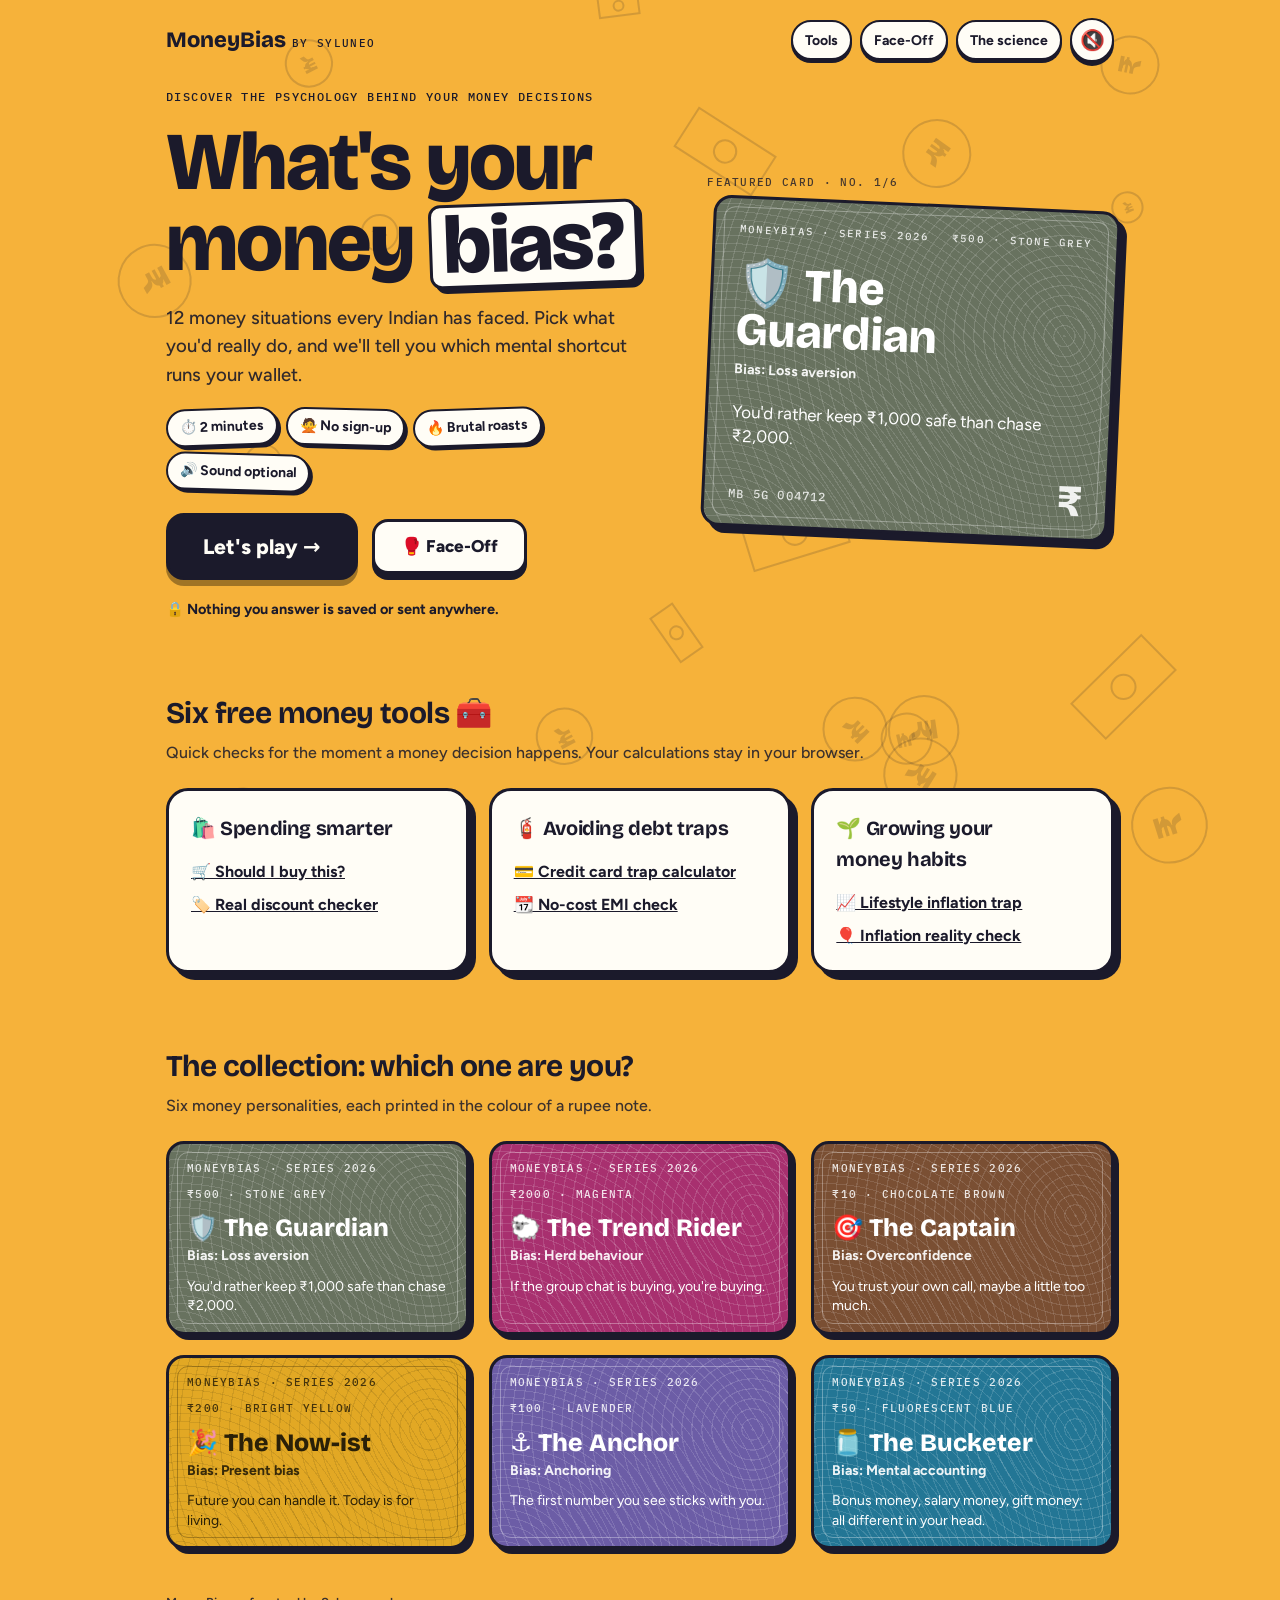
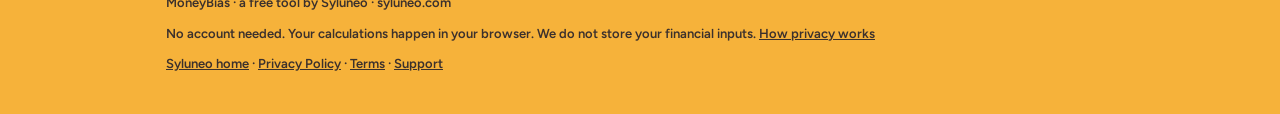
==== commit c2900d33: "Add anonymous visit counting with self-hosted GoatCounter - Count page and app-screen views plus qui" ====
--- a/moneybias/index.html
+++ b/moneybias/index.html
@@ -20,6 +20,7 @@
 <link rel="icon" href="favicon.svg" type="image/svg+xml">
 <link rel="stylesheet" href="fonts.css">
 <style>:root{padding-top:env(safe-area-inset-top,0px);padding-bottom:env(safe-area-inset-bottom,0px)}body{margin:0;font:14px system-ui}img{max-width:100%}[hidden]{display:none!important}</style>
+<script data-goatcounter="https://syluneo.goatcounter.com/count" data-goatcounter-settings='{"no_onload": true}' src="/assets/count.js"></script>
 </head>
 <body>
 <style>
@@ -1113,13 +1114,14 @@
     <div class="card">
       <ul class="plain">
         <li><b>No account, no sign-up.</b> There is no login and nothing to register.</li>
-        <li><b>Your calculations happen in your browser.</b> Quiz answers and every number you type into a tool are worked out on your device. The page has no code that sends them anywhere: no server, database, analytics, cookies or tracking.</li>
+        <li><b>Your calculations happen in your browser.</b> Quiz answers and every number you type into a tool are worked out on your device. The page has no code that sends them anywhere, and there are no cookies.</li>
+        <li><b>Visits are counted, anonymously.</b> On syluneo.com, a privacy-friendly counter (GoatCounter) records which screens are opened, for example “No-cost EMI check”, how many quizzes are finished and which money types come up, as totals only. It never receives your answers or any number you type, uses no cookies and does not store your IP address.</li>
         <li><b>Nothing is stored.</b> The page doesn't save your inputs in browser storage, and money fields ask your browser not to autofill or remember them. Closing or reloading the page clears everything.</li>
         <li><b>Fonts are part of the site.</b> No outside font or image services are contacted.</li>
         <li><b>Sharing is your choice.</b> Share images and messages are made on your device and only leave it if you download, copy or share them. Tool images leave out your numbers unless you tick the box.</li>
         <li><b>Links you share contain no personal data.</b> A challenge or Face-Off link only names a personality type.</li>
       </ul>
-      <p class="fine" style="margin-top:12px">Like any website, the host that serves the page (GitHub Pages for syluneo.com) may keep standard server logs of page requests, such as IP address and browser type. Those logs never include what you type, because your inputs are never sent.</p>
+      <p class="fine" style="margin-top:12px">Like any website, the host that serves the page (GitHub Pages for syluneo.com) may keep standard server logs of page requests, such as IP address and browser type. Those logs never include what you type, because your inputs are never sent. You can read the full <a href="https://syluneo.com/privacy-policy.html">Privacy Policy</a>.</p>
     </div>
   </section>
 
@@ -1716,6 +1718,20 @@
   } else fb.hidden = true;
 }
 
+/* ---------- anonymous visit counting: syluneo.com only, totals only, never inputs ---------- */
+const ONSITE = /(^|\.)syluneo\.com$/.test(location.hostname);
+const SCREEN_PATHS = {intro:'', faceoff:'faceoff', science:'science', tools:'tools', privacy:'privacy',
+  buy:'buy-check', discount:'discount-check', card:'card-trap', emi:'no-cost-emi', lifestyle:'lifestyle-inflation', infl:'inflation-check'};
+let lastCounted = null;
+function count(path, title, event){
+  try { if (ONSITE && window.goatcounter && goatcounter.count) goatcounter.count({path, title, event: !!event}); } catch (e) {}
+}
+function countScreen(id){
+  if (!(id in SCREEN_PATHS) || id === lastCounted) return;
+  lastCounted = id;
+  count('/moneybias/' + (SCREEN_PATHS[id] ? '#' + SCREEN_PATHS[id] : ''), 'MoneyBias ' + (SCREEN_PATHS[id] || 'home'));
+}
+
 /* ---------- quiz ---------- */
 let idx = 0, answers = [], times = [], qStart = 0, busy = false, turn = 0;
 function show(id){
@@ -1723,6 +1739,7 @@
   $('react').classList.remove('on');
   if (STAGES[id]) setStage(...STAGES[id]);
   window.scrollTo(0, 0);
+  if (id !== 'quiz' && id !== 'reveal' && id !== 'result') countScreen(id); else lastCounted = id;
 }
 $('pips').innerHTML = QUESTIONS.map(() => '<span class="pip"></span>').join('');
 $('meter').innerHTML = TYPES.map(t =>
@@ -1795,7 +1812,7 @@
   e.preventDefault();
   $(a.dataset.jump).scrollIntoView({behavior: reduced ? 'auto' : 'smooth', block: 'start'});
 }));
-function startQuiz(){ idx = 0; answers = []; times = []; show('quiz'); renderQ(); }
+function startQuiz(){ idx = 0; answers = []; times = []; show('quiz'); renderQ(); count('quiz-started', 'Quiz started', true); }
 $('startBtn').addEventListener('click', () => { ac(); SFX.start(); startQuiz(); });
 $('retakeBtn').addEventListener('click', () => { SFX.start(); startQuiz(); });
 $('backBtn').addEventListener('click', () => {
@@ -1829,6 +1846,8 @@
 function finish(){
   const {best, second, pct, norm, ranked} = score(answers);
   current = {t: best, second, pct, norm};
+  count('quiz-completed', 'Quiz completed', true);
+  count('result-' + best.id, 'Result: ' + best.name, true);
   const f = FUN[best.k];
   setStage(best.c, best.ink);
   $('resNote').innerHTML = noteHTML(best, false, 'reveal-in');
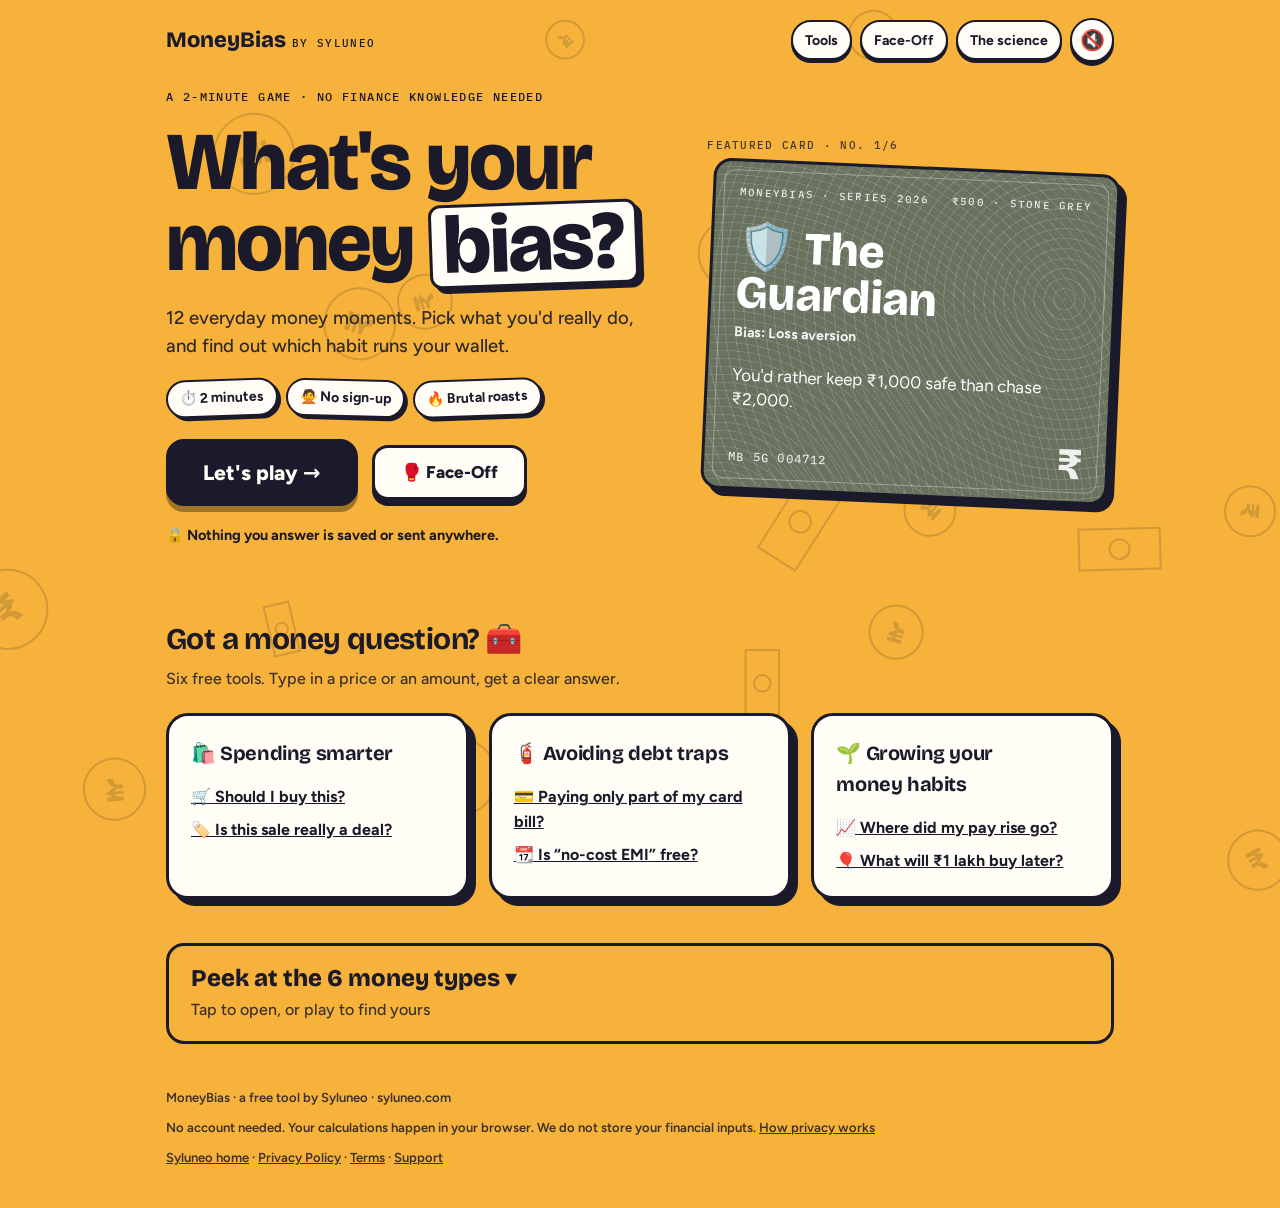
==== commit 129d1b01: "Make the home page and game intro friendlier for non-finance visitors - Half the words, everyday que" ====
--- a/moneybias/index.html
+++ b/moneybias/index.html
@@ -392,6 +392,13 @@
 .landing-cats .card{display:flex;flex-direction:column;gap:8px;color:var(--ink)}
 .landing-cats h3{font-size:20px}
 .landing-cats a{color:var(--ink);font-weight:700}
+.collection{margin-top:44px}
+.collection summary{cursor:pointer;list-style:none;display:flex;flex-direction:column;gap:2px;padding:18px 22px;border:3px solid currentColor;border-radius:18px;min-height:44px}
+.collection summary::-webkit-details-marker{display:none}
+.collection summary .sect{margin:0;font:800 24px var(--display)}
+.collection summary .sect::after{content:"  ▾"}
+.collection[open] summary .sect::after{content:"  ▴"}
+.collection[open] .types{margin-top:22px}
 .refs-tag{color:var(--muted);font-size:10.5px;margin-top:4px}
 footer a{color:inherit}
 @media (max-width:560px){ .seg-col{flex-direction:column;width:100%} .seg-col label + label span{border-left:0;border-top:2px solid var(--ink)} }
@@ -590,14 +597,13 @@
     <div class="card friend" id="friendBanner" hidden></div>
     <div class="hero">
       <div class="hero-text">
-        <p class="tag">Discover the psychology behind your money decisions</p>
+        <p class="tag">A 2-minute game · no finance knowledge needed</p>
         <h1>What's your money <em>bias?</em></h1>
-        <p class="lede">12 money situations every Indian has faced. Pick what you'd really do, and we'll tell you which mental shortcut runs your wallet.</p>
+        <p class="lede">12 everyday money moments. Pick what you'd really do, and find out which habit runs your wallet.</p>
         <div class="stickers">
           <span class="sticker">⏱️ 2 minutes</span>
           <span class="sticker">🙅 No sign-up</span>
           <span class="sticker">🔥 Brutal roasts</span>
-          <span class="sticker">🔊 Sound optional</span>
         </div>
         <div class="cta-row">
           <button class="btn primary big" id="startBtn" type="button">Let's play →</button>
@@ -610,16 +616,17 @@
         <div id="heroNote"></div>
       </div>
     </div>
-    <h2 class="sect">Six free money tools 🧰</h2>
-    <p class="sect-sub">Quick checks for the moment a money decision happens. Your calculations stay in your browser.</p>
+    <h2 class="sect">Got a money question? 🧰</h2>
+    <p class="sect-sub">Six free tools. Type in a price or an amount, get a clear answer.</p>
     <div class="landing-cats">
-      <div class="card"><h3>🛍️ Spending smarter</h3><a href="#buy-check" data-route="buy-check">🛒 Should I buy this?</a><a href="#discount-check" data-route="discount-check">🏷️ Real discount checker</a></div>
-      <div class="card"><h3>🧯 Avoiding debt traps</h3><a href="#card-trap" data-route="card-trap">💳 Credit card trap calculator</a><a href="#no-cost-emi" data-route="no-cost-emi">📆 No-cost EMI check</a></div>
-      <div class="card"><h3>🌱 Growing your money habits</h3><a href="#lifestyle-inflation" data-route="lifestyle-inflation">📈 Lifestyle inflation trap</a><a href="#inflation-check" data-route="inflation-check">🎈 Inflation reality check</a></div>
+      <div class="card"><h3>🛍️ Spending smarter</h3><a href="#buy-check" data-route="buy-check">🛒 Should I buy this?</a><a href="#discount-check" data-route="discount-check">🏷️ Is this sale really a deal?</a></div>
+      <div class="card"><h3>🧯 Avoiding debt traps</h3><a href="#card-trap" data-route="card-trap">💳 Paying only part of my card bill?</a><a href="#no-cost-emi" data-route="no-cost-emi">📆 Is “no-cost EMI” free?</a></div>
+      <div class="card"><h3>🌱 Growing your money habits</h3><a href="#lifestyle-inflation" data-route="lifestyle-inflation">📈 Where did my pay rise go?</a><a href="#inflation-check" data-route="inflation-check">🎈 What will ₹1 lakh buy later?</a></div>
     </div>
-    <h2 class="sect">The collection: which one are you?</h2>
-    <p class="sect-sub">Six money personalities, each printed in the colour of a rupee note.</p>
-    <div class="types" id="typeGrid"></div>
+    <details class="collection">
+      <summary><span class="sect">Peek at the 6 money types</span><span class="sect-sub">Tap to open, or play to find yours</span></summary>
+      <div class="types" id="typeGrid"></div>
+    </details>
   </section>
 
   <!-- QUIZ -->
@@ -2279,11 +2286,11 @@
 
 /* ---------- Toolkit: catalogue, personality links and shared UI ---------- */
 const TOOLS = {
-  buy:       {route:'buy-check',           screen:'buy',       emoji:'🛒', name:'Should I buy this?',          line:'A one-minute pause before you spend.',         learn:'What it costs in days of your money, and what might be pushing you.', c:'#E2A824', ink:'#2A2008', tagline:'Pause before you purchase.'},
-  discount:  {route:'discount-check',      screen:'discount',  emoji:'🏷️', name:'Real discount checker',       line:'Is that "% off" actually a good deal?',         learn:'The full price you\'d pay, compared with other prices you\'ve seen.', c:'#6C5DA6', ink:'#FFFFFF', tagline:'A big discount isn\'t always a good deal.'},
-  card:      {route:'card-trap',           screen:'card',      emoji:'💳', name:'Credit card trap calculator', line:'What paying only the minimum due could cost.', learn:'How long a balance could take to clear, and the interest along the way.', c:'#A8306F', ink:'#FFFFFF', tagline:'Minimum due isn\'t the finish line.'},
-  emi:       {route:'no-cost-emi',         screen:'emi',       emoji:'📆', name:'No-cost EMI check',           line:'Is "no-cost" EMI really no-cost?',              learn:'Bank interest, the seller\'s discount, GST and fees, side by side.', c:'#237695', ink:'#FFFFFF', tagline:'No-cost doesn\'t always mean free.'},
-  lifestyle: {route:'lifestyle-inflation', screen:'lifestyle', emoji:'📈', name:'Lifestyle inflation trap',    line:'Will your raise actually reach your savings?', learn:'How much of a pay rise higher spending could absorb.', c:'#68725F', ink:'#FFFFFF', tagline:'Your raise deserves a destination.'},
+  buy:       {route:'buy-check',           screen:'buy',       emoji:'🛒', name:'Should I buy this?',          line:'Pause before you spend.',         learn:'What it costs in days of your money, and what might be pushing you.', c:'#E2A824', ink:'#2A2008', tagline:'Pause before you purchase.'},
+  discount:  {route:'discount-check',      screen:'discount',  emoji:'🏷️', name:'Real discount checker',       line:'Is that sale price really a good deal?',         learn:'The full price you\'d pay, compared with other prices you\'ve seen.', c:'#6C5DA6', ink:'#FFFFFF', tagline:'A big discount isn\'t always a good deal.'},
+  card:      {route:'card-trap',           screen:'card',      emoji:'💳', name:'Credit card trap calculator', line:'What if you pay only part of your bill?', learn:'How long a balance could take to clear, and the interest along the way.', c:'#A8306F', ink:'#FFFFFF', tagline:'Minimum due isn\'t the finish line.'},
+  emi:       {route:'no-cost-emi',         screen:'emi',       emoji:'📆', name:'No-cost EMI check',           line:'Is "no-cost" EMI really free?',              learn:'Bank interest, the seller\'s discount, GST and fees, side by side.', c:'#237695', ink:'#FFFFFF', tagline:'No-cost doesn\'t always mean free.'},
+  lifestyle: {route:'lifestyle-inflation', screen:'lifestyle', emoji:'📈', name:'Lifestyle inflation trap',    line:'Where does your pay rise actually go?', learn:'How much of a pay rise higher spending could absorb.', c:'#68725F', ink:'#FFFFFF', tagline:'Your raise deserves a destination.'},
   inflation: {route:'inflation-check',     screen:'infl',      emoji:'🎈', name:'Inflation reality check',     line:'What your money could buy in 5, 10 or 20 years.', learn:'Future prices, and what money kept as cash could buy.', c:'#7A4F33', ink:'#FFFFFF', tagline:'Money buys less over time.'}
 };
 const TOOL_CATS = [
@@ -2367,7 +2374,7 @@
 }
 function toolCardHTML(key, extra = ''){
   const t = TOOLS[key];
-  return `<a class="card tool-card" href="#${t.route}" data-route="${t.route}"><span class="tool-emo" aria-hidden="true">${t.emoji}</span><h3>${esc(t.name)}</h3><p>${esc(t.line)}</p><p class="learn"><b>You'll learn:</b> ${esc(t.learn)}</p>${extra}<span class="tool-go">Open the tool →</span></a>`;
+  return `<a class="card tool-card" href="#${t.route}" data-route="${t.route}"><span class="tool-emo" aria-hidden="true">${t.emoji}</span><h3>${esc(t.name)}</h3><p>${esc(t.line)}</p>${extra}<span class="tool-go">Open the tool →</span></a>`;
 }
 $('toolCats').innerHTML = TOOL_CATS.map(([name, emo, keys]) => `
   <section class="cat-group" aria-label="${esc(name)}"><h3 class="cat-title">${emo} ${esc(name)}</h3><div class="tool-grid">${keys.map(k => toolCardHTML(k)).join('')}</div></section>`).join('');
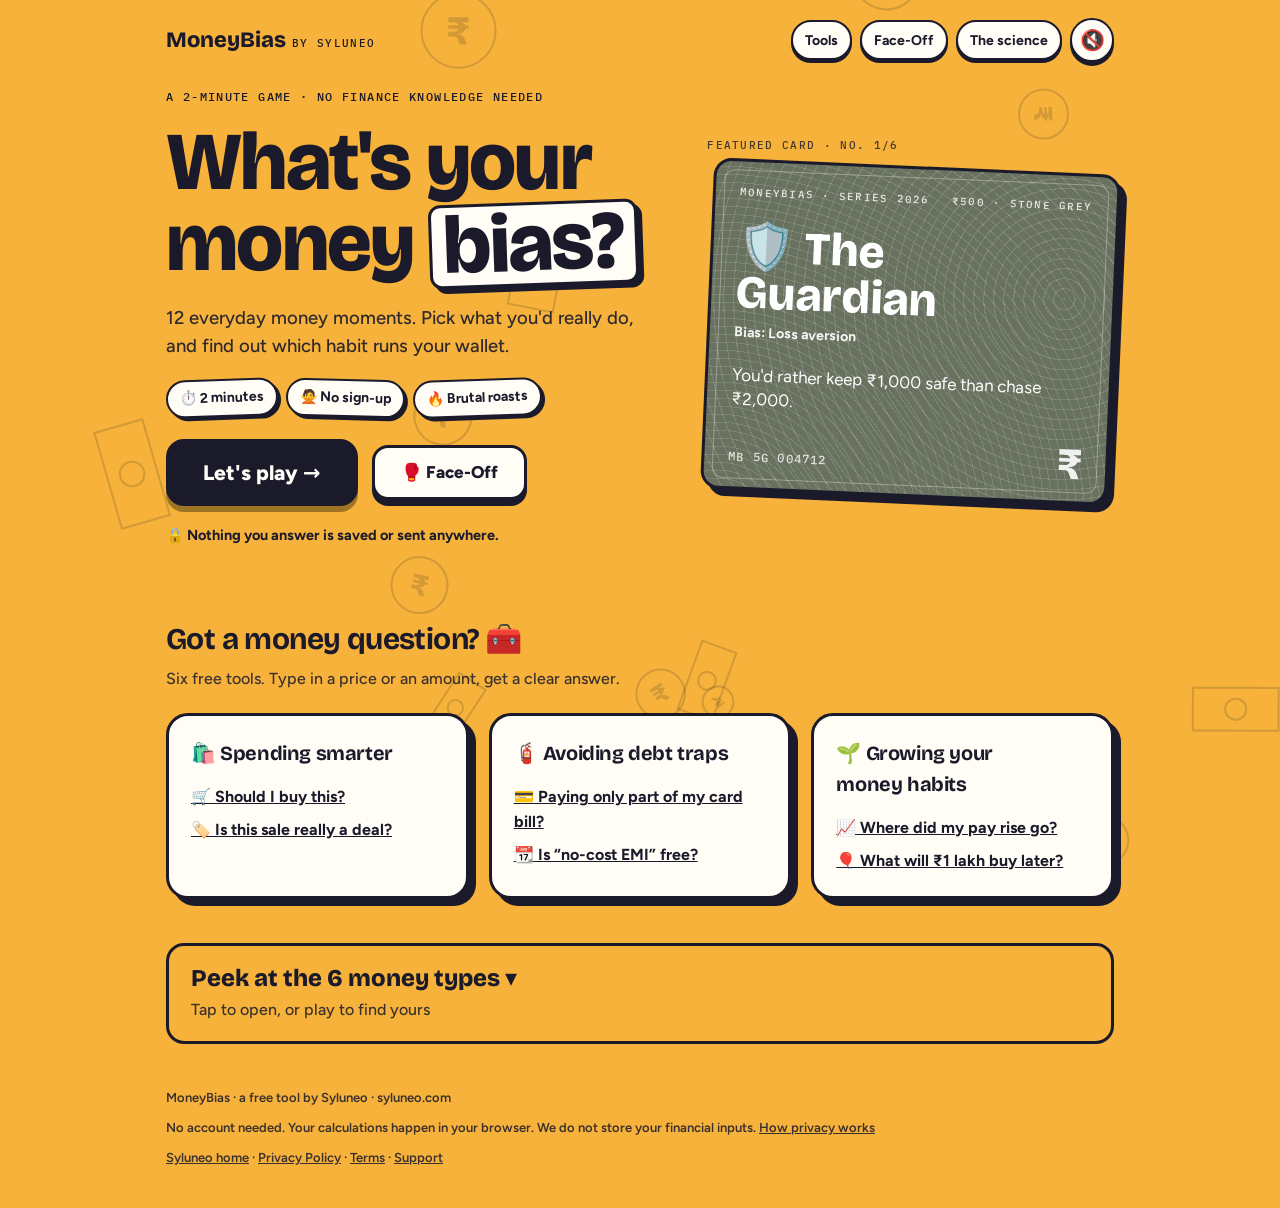
==== commit 871a1077: "Label prefilled tool values as example numbers until edited Reported by a Reddit commenter: the disc" ====
--- a/moneybias/index.html
+++ b/moneybias/index.html
@@ -392,6 +392,8 @@
 .landing-cats .card{display:flex;flex-direction:column;gap:8px;color:var(--ink)}
 .landing-cats h3{font-size:20px}
 .landing-cats a{color:var(--ink);font-weight:700}
+.example-note{margin:0 0 14px;padding:10px 14px;border:2.5px dashed var(--ink);border-radius:12px;background:#FFF6D6;color:var(--ink);font-size:15px;font-weight:600}
+.example-note[hidden]{display:none}
 .collection{margin-top:44px}
 .collection summary{cursor:pointer;list-style:none;display:flex;flex-direction:column;gap:2px;padding:18px 22px;border:3px solid currentColor;border-radius:18px;min-height:44px}
 .collection summary::-webkit-details-marker{display:none}
@@ -883,7 +885,7 @@
         <div class="card stat"><span class="tag">Advertised discount</span><strong id="discAdv">–</strong><span class="fine" id="discAdvNote"></span></div>
         <div class="card stat"><span class="tag">What you'd actually pay</span><strong id="discFinal">–</strong><span class="fine" id="discFinalNote"></span></div>
         <div class="card stat"><span class="tag">Discount after charges</span><strong id="discEff">–</strong><span class="fine" id="discEffNote"></span></div>
-        <div class="card stat"><span class="tag">Vs other prices you entered</span><strong id="discVs">–</strong><span class="fine" id="discVsNote"></span></div>
+        <div class="card stat"><span class="tag">Vs other prices</span><strong id="discVs">–</strong><span class="fine" id="discVsNote"></span></div>
       </div>
       <div class="card">
         <h3>Worth remembering</h3>
@@ -2402,9 +2404,20 @@
 // link every input to its error message for screen readers
 document.querySelectorAll('.tool-form input[id]').forEach(i => { if ($(i.id + 'Err')) i.setAttribute('aria-describedby', i.id + 'Err'); });
 const radioVal = name => { const r = document.querySelector(`input[name="${name}"]:checked`); return r ? r.value : null; };
+// Until someone changes a value, a tool shows example numbers, and its wording says so.
+const EDITED = new Set();
+const isEdited = formId => EDITED.has(formId);
 function bindLive(formId, fn){
   const f = $(formId);
-  f.addEventListener('input', fn); f.addEventListener('change', fn); f.addEventListener('submit', e => e.preventDefault());
+  const note = document.createElement('p');
+  note.className = 'example-note'; note.id = formId + 'Example';
+  note.innerHTML = '<b>Example numbers.</b> Change any of them to check your own.';
+  f.prepend(note);
+  const mark = e => { if (e && e.isTrusted && !EDITED.has(formId)) { EDITED.add(formId); note.hidden = true; } };
+  f.addEventListener('input', e => { mark(e); fn(e); });
+  f.addEventListener('change', e => { mark(e); fn(e); });
+  f.addEventListener('click', e => { if (e.target.closest('button, [role="radio"], label')) mark(e); });
+  f.addEventListener('submit', e => e.preventDefault());
 }
 function table(el, head, rows, foot){
   el.innerHTML = `<thead><tr>${head.map(h => `<th scope="col">${h}</th>`).join('')}</tr></thead><tbody>${rows.map(r => `<tr>${r.map((c, i) => i ? `<td>${c}</td>` : `<th scope="row">${c}</th>`).join('')}</tr>`).join('')}</tbody>${foot ? `<tfoot><tr>${foot.map((c, i) => i ? `<td>${c}</td>` : `<th scope="row">${c}</th>`).join('')}</tr></tfoot>` : ''}`;
@@ -2415,7 +2428,7 @@
   const list = xs => `<ul class="plain">${xs.map(x => `<li>${x}</li>`).join('')}</ul>`;
   return `<h4>What it calculates</h4><p>${what}</p>
     <h4>Formula</h4>${list(formula)}
-    <h4>Worked example with your numbers</h4>${list(example)}
+    <h4>Worked example with the numbers above</h4>${list(example)}
     <h4>Assumptions</h4>${list(assumptions)}
     <h4>Not included</h4>${list(excluded)}
     <h4>Why your real result may differ</h4><p>${differ}</p>`;
@@ -2578,14 +2591,14 @@
   } else { $('discEff').textContent = '–'; $('discEffNote').textContent = 'Needs a listed price above the selling price.'; }
   if (r.cheapestOther != null){
     $('discVs').textContent = r.isCheapest ? (r.vsCheapest === 0 ? 'Same price' : `${MBC.inr(-r.vsCheapest)} cheaper`) : `${MBC.inr(r.vsCheapest)} more`;
-    $('discVsNote').textContent = `Compared with the lowest other price you entered (${MBC.inr(r.cheapestOther)}).`;
+    $('discVsNote').textContent = `Compared with the lowest other price ${isEdited('discForm') ? 'you entered' : 'in this example'} (${MBC.inr(r.cheapestOther)}).`;
   } else { $('discVs').textContent = '–'; $('discVsNote').textContent = 'Add a price from another seller to compare.'; }
   let cls, head, text;
   if (r.cheapestOther == null){ cls = 'v-wait'; head = 'Add another price to compare'; text = `${r.advertised ? `The advertised ${MBC.pct(r.advertised.percent, 0)} off is measured from the seller's own listed price. ` : ''}A big discount does not automatically mean you're getting the best deal.`; }
-  else if (r.isCheapest){ cls = 'v-go'; head = '✅ Cheapest of the prices you entered'; text = 'Based only on the prices you typed in. If you need it, this looks like a competitive price.'; }
-  else { cls = 'v-stop'; head = `⚠️ Another price you found is ${MBC.inr(r.vsCheapest)} lower`; text = `Despite ${r.advertised ? `the ${MBC.pct(r.advertised.percent, 0)} "discount"` : 'the offer'}, you entered a lower all-in price elsewhere.`; }
+  else if (r.isCheapest){ cls = 'v-go'; head = isEdited('discForm') ? '✅ Cheapest of the prices you entered' : '✅ Cheapest of these example prices'; text = 'Based only on the prices above. If you need it, this looks like a competitive price.'; }
+  else { cls = 'v-stop'; head = `⚠️ Another price ${isEdited('discForm') ? 'you found' : 'in this example'} is ${MBC.inr(r.vsCheapest)} lower`; text = `Despite ${r.advertised ? `the ${MBC.pct(r.advertised.percent, 0)} "discount"` : 'the offer'}, ${isEdited('discForm') ? 'you entered' : 'this example has'} a lower all-in price elsewhere.`; }
   $('discVerdict').className = 'card verdict-card ' + cls;
-  $('discVerdict').innerHTML = `<span class="tag">Based on the prices you entered</span><p class="v-head">${esc(head)}</p><p>${esc(text)}</p>`;
+  $('discVerdict').innerHTML = `<span class="tag">${isEdited('discForm') ? 'Based on the prices you entered' : 'Based on the example prices'}</span><p class="v-head">${esc(head)}</p><p>${esc(text)}</p>`;
   $('discHow').innerHTML = howHTML({
     what:'The discount the seller advertises, the price you would actually pay including charges, the discount left after those charges, and how that compares with other prices you\'ve seen.',
     formula:['Advertised discount = listed price − selling price; % = discount ÷ listed price × 100', 'Final price = selling price + delivery or other charges', 'Discount after charges = (listed price − final price) ÷ listed price × 100', 'Comparison = final price − lowest other price you entered'],
@@ -2794,7 +2807,7 @@
   $('lifeChange').textContent = (r.savingsChange >= 0 ? '+' : '−') + MBC.inr(Math.abs(r.savingsChange)) + '/month';
   $('lifeChangeNote').textContent = `That's ${r.yearly >= 0 ? '+' : '−'}${MBC.inr(Math.abs(r.yearly))} a year.`;
   $('lifeFive').textContent = (r.fiveYear >= 0 ? '+' : '−') + MBC.inr(Math.abs(r.fiveYear));
-  $('lifeFiveNote').textContent = 'Change in monthly surplus × 60 months, under the spending you entered.';
+  $('lifeFiveNote').textContent = `Change in monthly surplus × 60 months, under the spending ${isEdited('lifeForm') ? 'you entered' : 'in this example'}.`;
   // actual savings, kept separate from the surplus
   if (r.actual){
     const g = r.actual.gapNow;
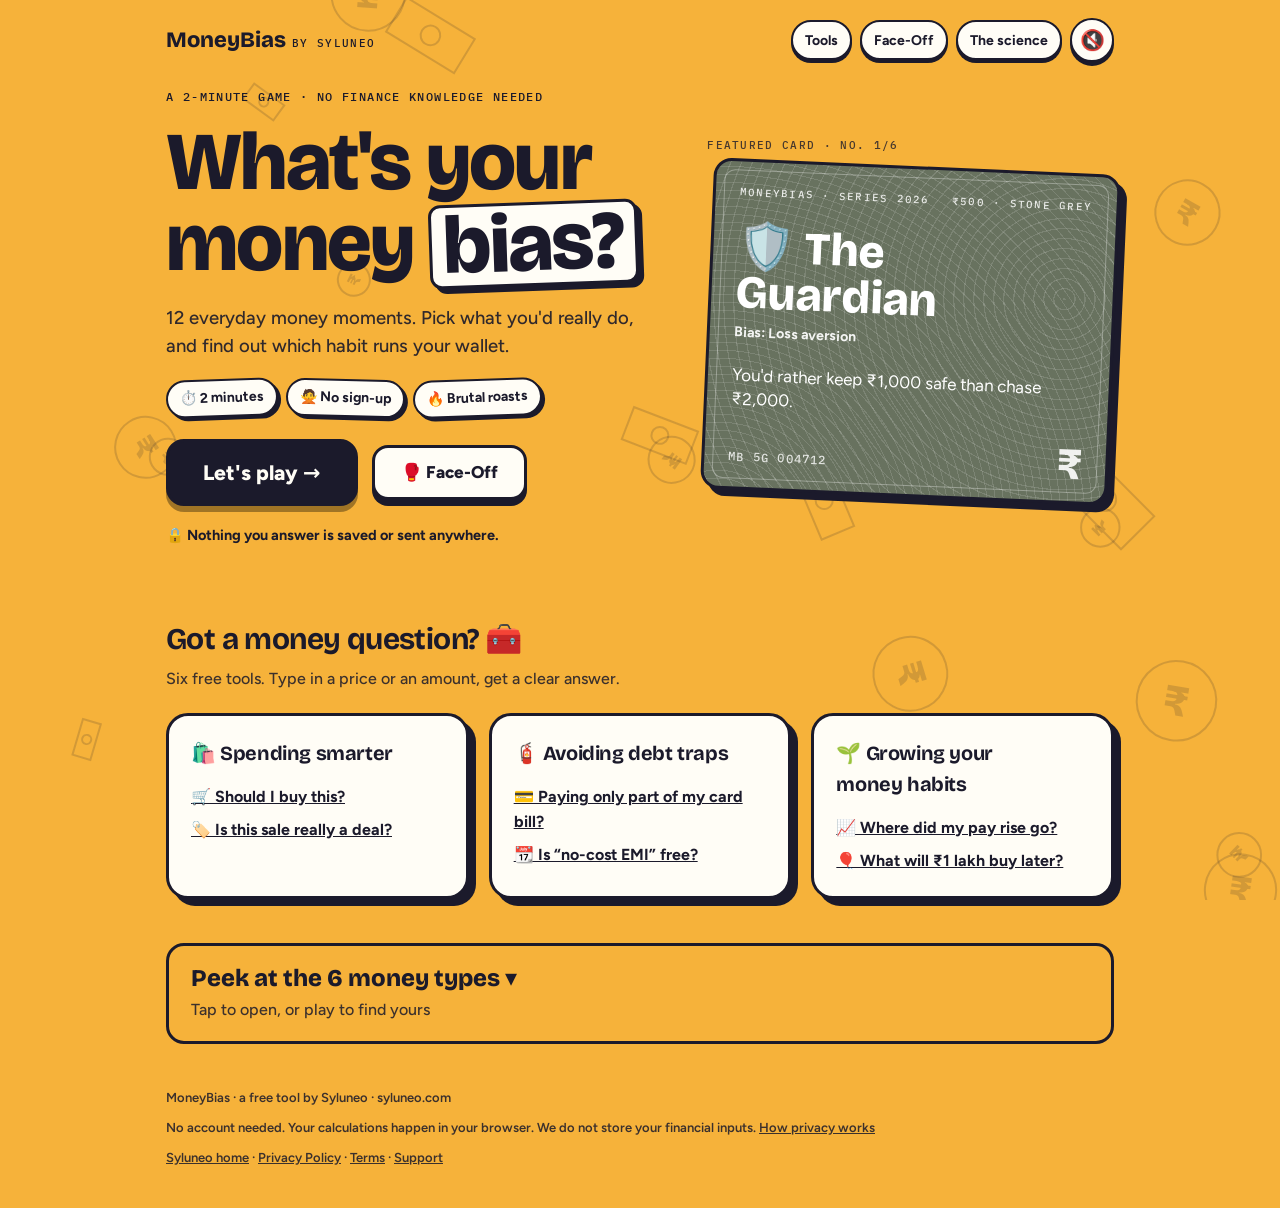
==== commit bee6a08a: "Count anonymous quiz progress (reached question 4, 8, 12) to find drop-off Co-Authored-By: Claude Op" ====
--- a/moneybias/index.html
+++ b/moneybias/index.html
@@ -1124,7 +1124,7 @@
       <ul class="plain">
         <li><b>No account, no sign-up.</b> There is no login and nothing to register.</li>
         <li><b>Your calculations happen in your browser.</b> Quiz answers and every number you type into a tool are worked out on your device. The page has no code that sends them anywhere, and there are no cookies.</li>
-        <li><b>Visits are counted, anonymously.</b> On syluneo.com, a privacy-friendly counter (GoatCounter) records which screens are opened, for example “No-cost EMI check”, how many quizzes are finished and which money types come up, as totals only. It never receives your answers or any number you type, uses no cookies and does not store your IP address.</li>
+        <li><b>Visits are counted, anonymously.</b> On syluneo.com, a privacy-friendly counter (GoatCounter) records which screens are opened, for example “No-cost EMI check”, how far people get in the quiz, how many quizzes are finished and which money types come up, as totals only. It never receives your answers or any number you type, uses no cookies and does not store your IP address.</li>
         <li><b>Nothing is stored.</b> The page doesn't save your inputs in browser storage, and money fields ask your browser not to autofill or remember them. Closing or reloading the page clears everything.</li>
         <li><b>Fonts are part of the site.</b> No outside font or image services are contacted.</li>
         <li><b>Sharing is your choice.</b> Share images and messages are made on your device and only leave it if you download, copy or share them. Tool images leave out your numbers unless you tick the box.</li>
@@ -1777,6 +1777,7 @@
   const q = QUESTIONS[idx];
   busy = false; qStart = performance.now(); turn++;
   $('qCount').textContent = `${idx + 1} / ${QUESTIONS.length}`;
+  if (idx === 3 || idx === 7 || idx === 11) count('quiz-reached-q' + (idx + 1), 'Quiz reached question ' + (idx + 1), true);
   [...$('pips').children].forEach((p, i) => p.classList.toggle('done', i < idx));
   $('qEmo').textContent = QEMO[idx];
   $('qText').textContent = q.q;
